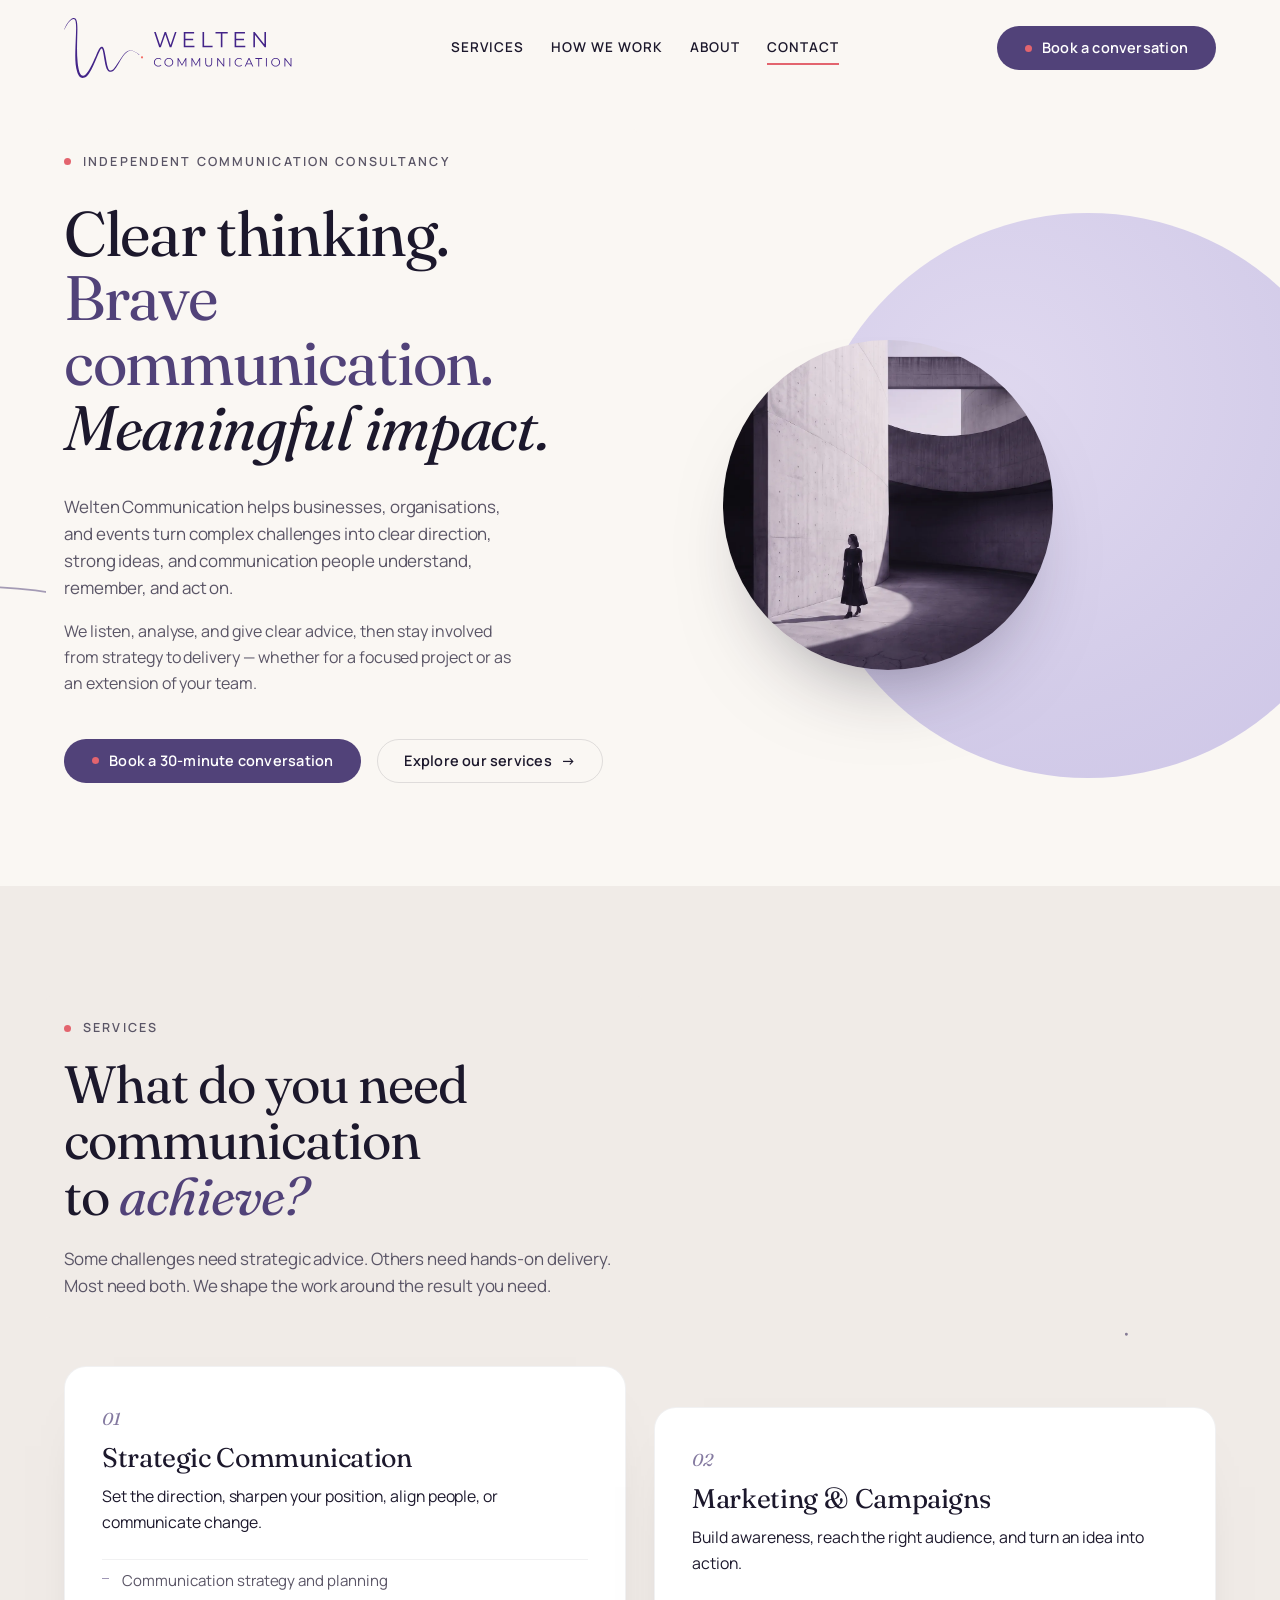
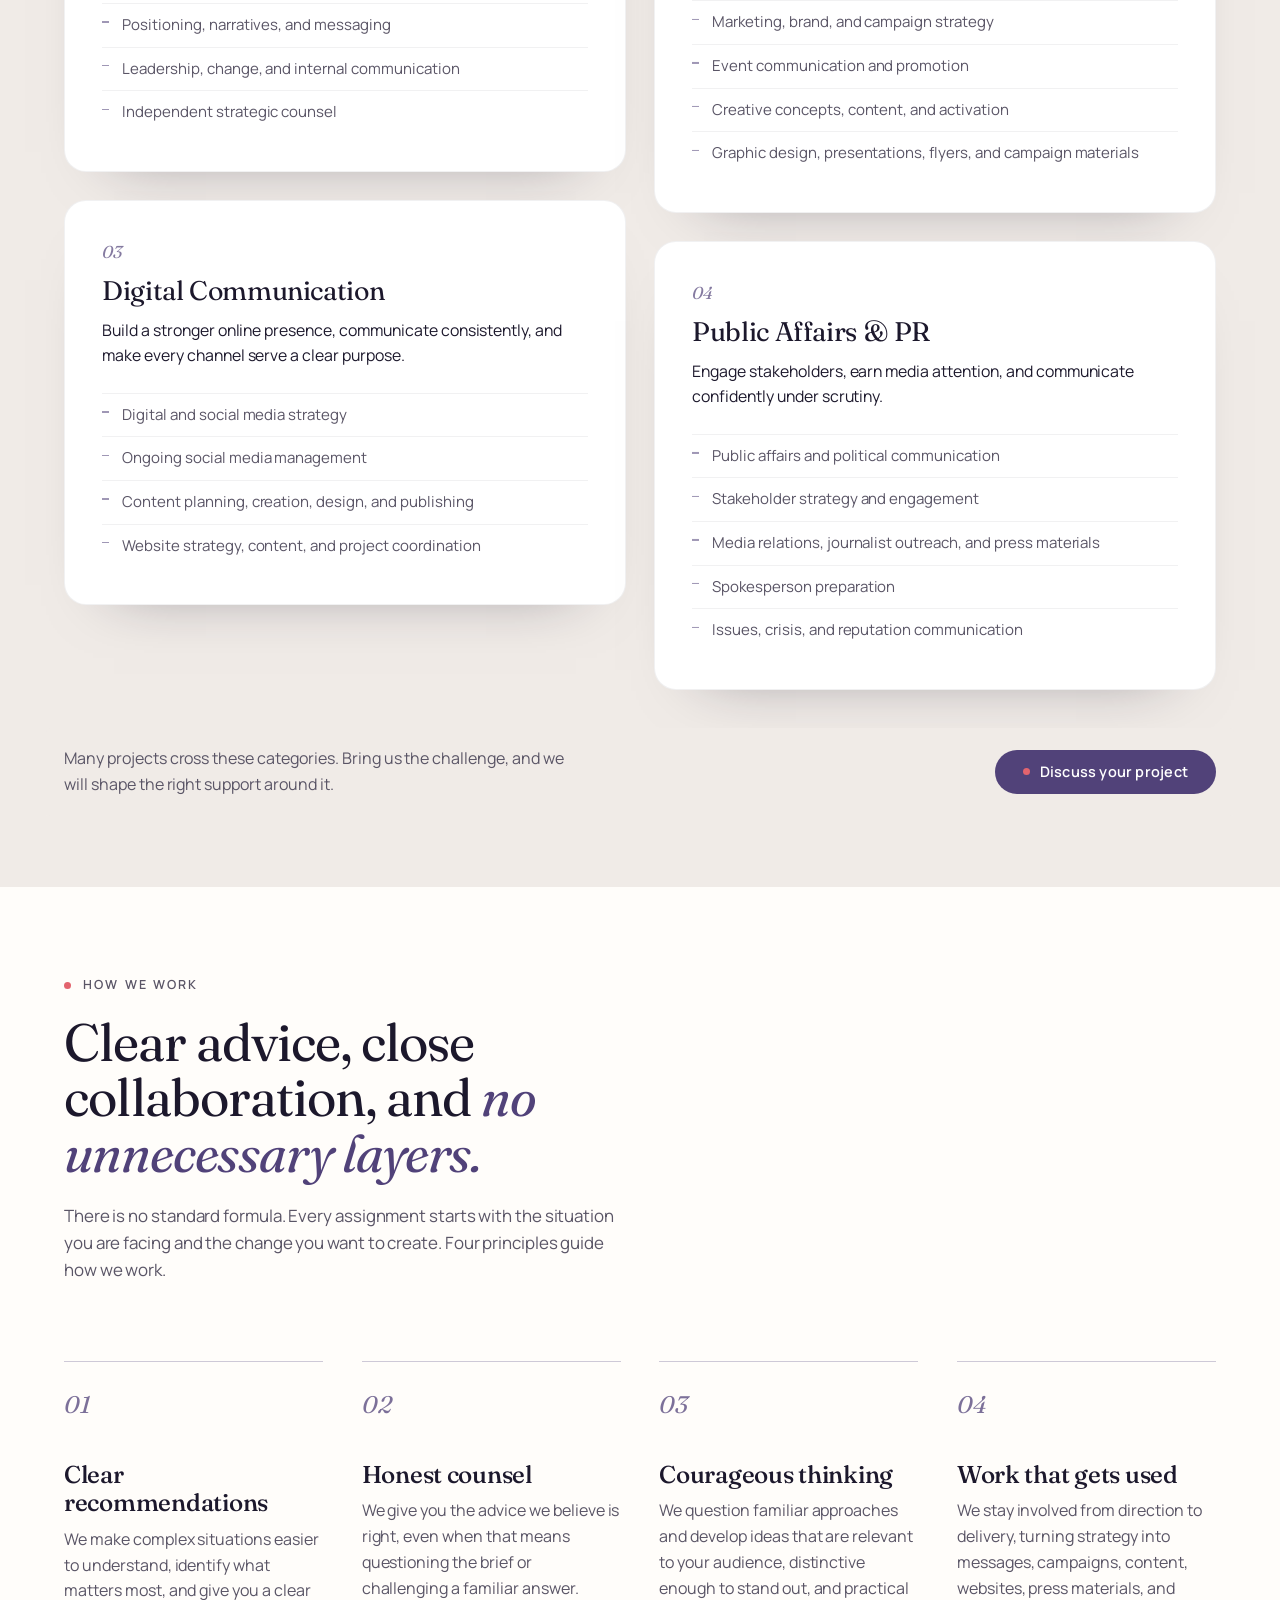
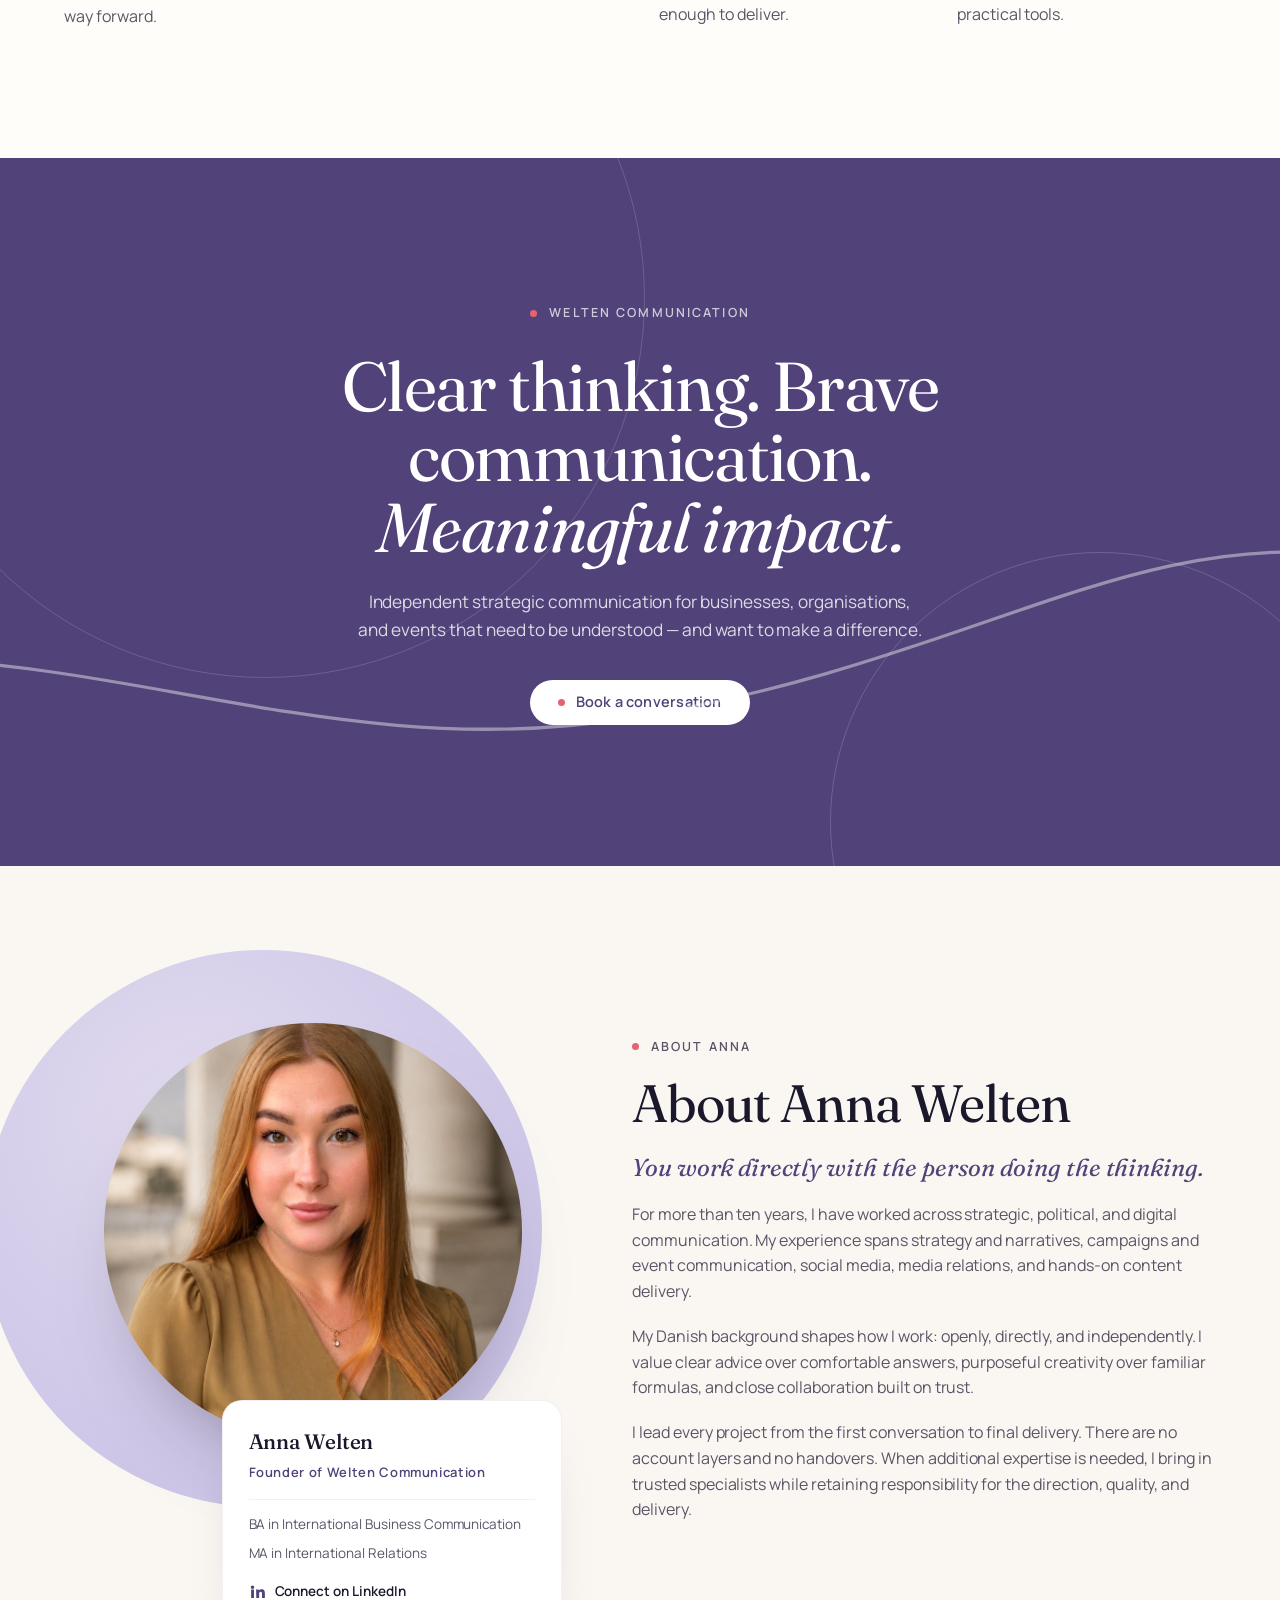
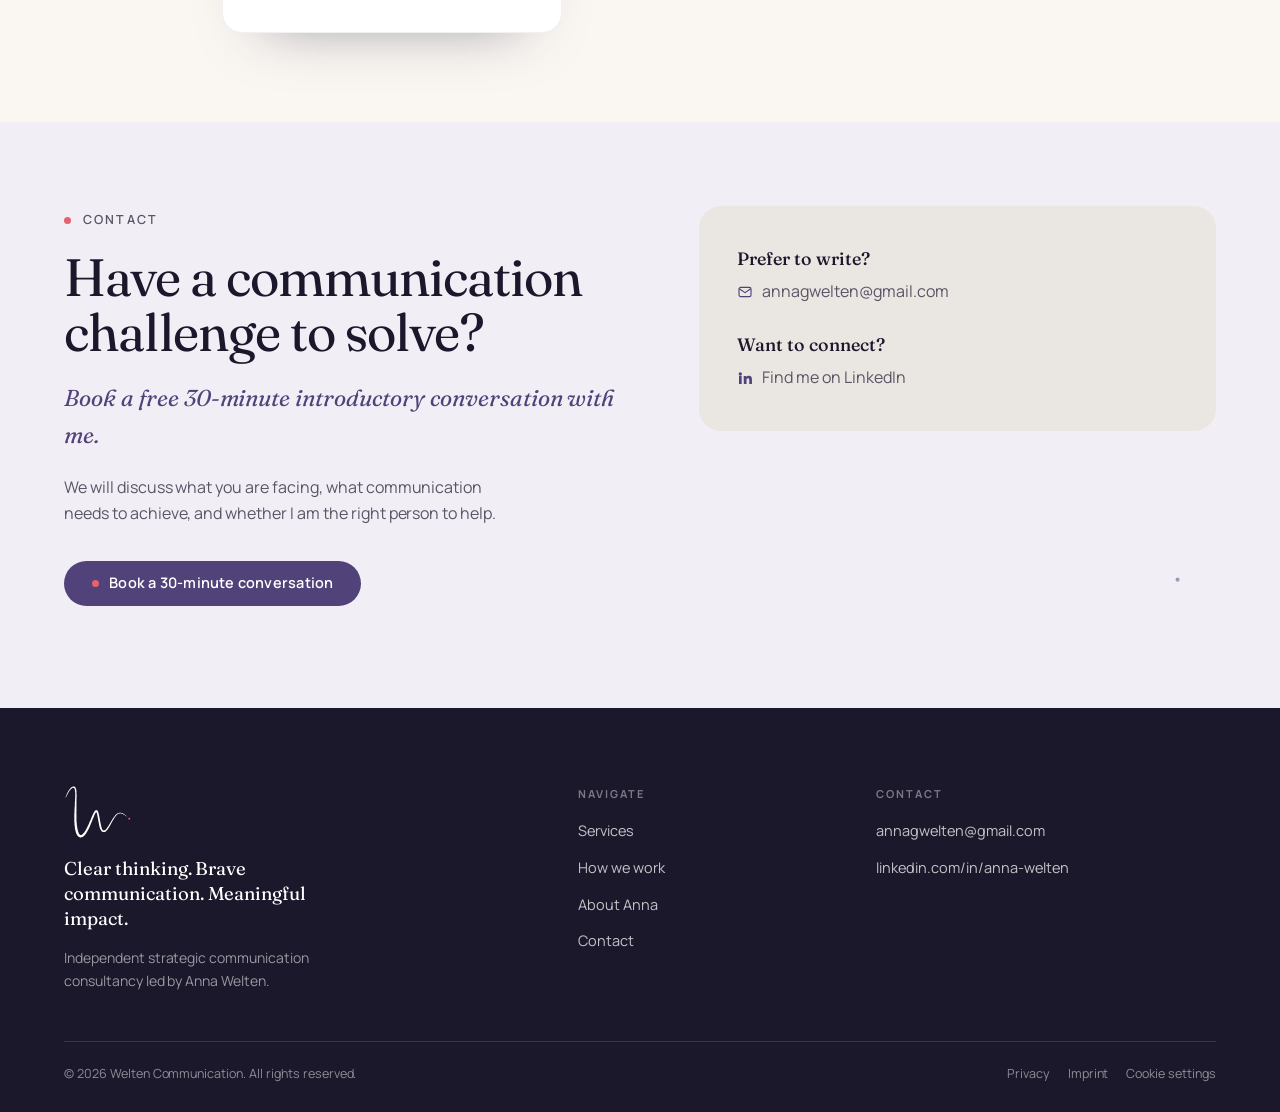
==== index.html @ b983a2a6 "Rename weltencommunicationrevised.html to index.html" ====
<!DOCTYPE html>
<html lang="en">
<head>
<meta charset="utf-8">
<meta name="viewport" content="width=device-width, initial-scale=1, viewport-fit=cover">
<title>Welten Communication — Clear thinking. Brave communication. Meaningful impact.</title>
<meta name="description" content="Independent strategic communication consultancy led by Anna Welten. We turn complex challenges into clear direction, strong ideas, and communication people understand, remember, and act on.">
<link rel="canonical" href="https://welten-communication.pages.dev/">
<meta name="theme-color" content="#FAF7F3">

<meta property="og:type" content="website">
<meta property="og:url" content="https://welten-communication.pages.dev/">
<meta property="og:site_name" content="Welten Communication">
<meta property="og:title" content="Welten Communication — Clear thinking. Brave communication. Meaningful impact.">
<meta property="og:description" content="Independent strategic communication consultancy led by Anna Welten.">
<meta property="og:image" content="https://welten-communication.pages.dev/assets/og-image.jpg">
<meta property="og:image:width" content="1200">
<meta property="og:image:height" content="630">
<meta name="twitter:card" content="summary_large_image">
<meta name="twitter:title" content="Welten Communication">
<meta name="twitter:description" content="Clear thinking. Brave communication. Meaningful impact.">
<meta name="twitter:image" content="https://welten-communication.pages.dev/assets/og-image.jpg">

<link rel="icon" href="[data-uri]" type="image/svg+xml">
<link rel="icon" href="[data-uri]" type="image/png">
<link rel="apple-touch-icon" href="[data-uri]">

<link rel="preconnect" href="https://fonts.googleapis.com">
<link rel="preconnect" href="https://fonts.gstatic.com" crossorigin>
<link href="https://fonts.googleapis.com/css2?family=Fraunces:ital,opsz,wght@0,9..144,400;0,9..144,500;0,9..144,600;1,9..144,400;1,9..144,500&family=Manrope:wght@400;500;600;700&display=swap" rel="stylesheet">

<script type="application/ld+json">
{
  "@context": "https://schema.org",
  "@type": "ProfessionalService",
  "name": "Welten Communication",
  "url": "https://welten-communication.pages.dev/",
  "logo": "https://welten-communication.pages.dev/assets/welten-logo.svg",
  "description": "Independent strategic communication consultancy led by Anna Welten.",
  "email": "annagwelten@gmail.com",
  "founder": { "@type": "Person", "name": "Anna Welten", "jobTitle": "Founder", "sameAs": "https://www.linkedin.com/in/anna-welten/" },
  "sameAs": ["https://www.linkedin.com/in/anna-welten/"]
}
</script>

<style>
/* ============================================================
   WELTEN COMMUNICATION
   Built to "Welten Communication — Brand Direction"
   Canvas Warm Linen · Field Dark Purple · Type Charcoal
   Lavender Fog secondary · Warm Greige neutral · Coral signal (~2%)
   Fraunces (display) / Manrope (information)
   ============================================================ */
:root{
  --linen:#FAF7F3;
  --purple:#514279;
  --charcoal:#1C182C;
  --lavender:#CBC3E7;
  --coral:#E3646E;
  --greige:#EAE6E1;
  --white:#FFFFFF;
  --services-bg:#F0EBE7;
  --work-bg:#FFFDFA;
  --contact-bg:#F2EEF6;

  --ink:#1C182C;
  --muted:#5A5566;
  --line-col:rgba(28,24,44,.12);
  --line-soft:rgba(28,24,44,.06);

  --display:"Fraunces","Iowan Old Style","Times New Roman",Georgia,serif;
  --sans:"Manrope",system-ui,-apple-system,"Segoe UI",Helvetica,Arial,sans-serif;

  --gutter:clamp(22px,5vw,84px);
  --max:1400px;
  --ease:cubic-bezier(.22,.61,.36,1);
}

*,*::before,*::after{box-sizing:border-box}
html{-webkit-text-size-adjust:100%;scroll-behavior:smooth}
body{
  margin:0;background:var(--linen);color:var(--ink);
  font-family:var(--sans);font-size:clamp(16px,1.02vw,17.5px);
  line-height:1.62;letter-spacing:-.002em;
  -webkit-font-smoothing:antialiased;-moz-osx-font-smoothing:grayscale;
  overflow-x:hidden;
}
img,svg{display:block;max-width:100%}
a{color:inherit;text-decoration:none}
h1,h2,h3,h4,p{margin:0}
ul{margin:0;padding:0;list-style:none}
button{font:inherit;color:inherit;background:none;border:0;cursor:pointer}
::selection{background:var(--purple);color:#fff}
:focus-visible{outline:2px solid var(--purple);outline-offset:3px;border-radius:4px}

.skip{position:absolute;left:-9999px;top:0;z-index:400;background:var(--charcoal);color:#fff;padding:12px 18px;font-size:14px;border-radius:0 0 8px 0}
.skip:focus{left:0}

.wrap{max-width:var(--max);margin:0 auto;padding:0 var(--gutter);position:relative;z-index:4}

/* ============================================================
   TYPE
   ============================================================ */
.eyebrow{
  display:inline-flex;align-items:center;gap:12px;
  font-size:12.5px;font-weight:600;letter-spacing:.17em;
  text-transform:uppercase;color:var(--muted);
}
.eyebrow::before{content:"";width:7px;height:7px;border-radius:50%;background:var(--coral);flex:0 0 auto}
.display{
  font-family:var(--display);font-weight:400;
  font-size:clamp(2.4rem,4.9vw,4.05rem);line-height:1.03;
  letter-spacing:-.021em;text-wrap:balance;
}
.h2{
  font-family:var(--display);font-weight:400;
  font-size:clamp(2rem,4.1vw,3.5rem);line-height:1.06;
  letter-spacing:-.019em;text-wrap:balance;
}
.h3{font-family:var(--display);font-weight:500;font-size:clamp(1.35rem,1.9vw,1.72rem);line-height:1.16;letter-spacing:-.011em}
.serif-italic{font-style:italic;font-weight:400}
.purple-ink{color:var(--purple)}
.lede{font-size:clamp(1.06rem,1.32vw,1.26rem);line-height:1.58;color:var(--muted);letter-spacing:-.005em}
.body-copy{color:var(--muted)}
.body-copy + .body-copy{margin-top:1.1em}

/* ============================================================
   BUTTONS
   ============================================================ */
.btn{
  display:inline-flex;align-items:center;gap:.7em;
  background:var(--purple);color:#fff;padding:15px 28px;border-radius:100px;
  font-size:14.5px;font-weight:600;letter-spacing:.015em;line-height:1;white-space:nowrap;
  transition:background-color .4s var(--ease),transform .35s var(--ease),box-shadow .4s var(--ease);
}
.header-cta{flex:0 0 auto}
.btn .dot{width:7px;height:7px;border-radius:50%;background:var(--coral);transition:transform .4s var(--ease)}
.btn:hover{background:#3f3363;transform:translateY(-2px);box-shadow:0 16px 34px -20px rgba(81,66,121,.7)}
.btn:hover .dot{transform:scale(1.55)}
.btn-ghost{
  display:inline-flex;align-items:center;gap:.6em;
  background:transparent;color:var(--ink);border:1px solid var(--line-col);
  padding:14px 26px;border-radius:100px;font-size:14.5px;font-weight:600;letter-spacing:.015em;line-height:1;white-space:nowrap;
  transition:border-color .35s var(--ease),color .35s var(--ease);
}
.btn-ghost .arw{transition:transform .4s var(--ease)}
.btn-ghost:hover{border-color:var(--purple);color:var(--purple)}
.btn-ghost:hover .arw{transform:translateX(4px)}

/* ============================================================
   THE LINE — self-contained gestures, drawn once when their
   section appears. Nothing is tied to scroll position.
   ============================================================ */
/* clip sideways only: the circle and the line are meant to run off the
   edge of the canvas, never to create a horizontal scrollbar */
#page{position:relative;overflow-x:clip}
/* One line for the whole page. It always begins far outside the left edge,
   so its starting point is never visible at any screen width. Segments draw
   in as each section arrives — no scroll-position maths involved. */
.flowline{position:absolute;top:0;left:0;width:100%;height:100%;pointer-events:none;z-index:3}
.flowline svg{width:100%;height:100%}
.flowline path{
  fill:none;stroke:var(--purple);stroke-linecap:round;
  vector-effect:non-scaling-stroke;opacity:.5;
  stroke-dasharray:1;stroke-dashoffset:1;
  transition:stroke-dashoffset .16s linear;
}
.flowline path.in{stroke-dashoffset:0}
/* a soft pulse of deeper purple glides along the drawn line — always
   behind the content layer (z-index 0), so text is never affected */
.flowline path.pulse{
  stroke:#3E3160;opacity:0;
  stroke-dasharray:.05 .95;stroke-dashoffset:1;
  transition:opacity 1.4s var(--ease);
  animation:flowpulse 15s linear infinite;
}
.flowline path.pulse.in{opacity:.6}
@keyframes flowpulse{from{stroke-dashoffset:1}to{stroke-dashoffset:-1}}
/* the journey's final coral point — positioned from the built path */
.flow-end{
  position:absolute;left:0;top:0;width:15px;height:15px;border-radius:50%;
  background:var(--coral);transform:translate(-50%,-50%) scale(.72);opacity:0;
  box-shadow:0 0 0 5px rgba(227,100,110,.12);
  transition:opacity .25s var(--ease),transform .35s var(--ease);
}
.flow-end.in{opacity:1;transform:translate(-50%,-50%) scale(1)}
/* an in-front accent: the line passes over the composition here */
.overline{position:absolute;pointer-events:none;z-index:6}
.overline path{fill:none;stroke:var(--purple);stroke-linecap:round;opacity:.4;
  stroke-dasharray:1;stroke-dashoffset:1;transition:stroke-dashoffset 2s var(--ease)}
.overline.in path{stroke-dashoffset:0}
@media (prefers-reduced-motion:reduce){
  .flowline path,.overline path{stroke-dashoffset:0 !important;transition:none}
  .flowline path.pulse{display:none}
  .flow-end{opacity:1;transform:translate(-50%,-50%) scale(1)}
}

/* ============================================================
   CORAL DOT CURSOR
   ============================================================ */
@media (pointer:fine){
  body.has-dot-cursor,body.has-dot-cursor a,body.has-dot-cursor button,
  body.has-dot-cursor input,body.has-dot-cursor textarea{cursor:none}
  .cursor-dot{
    position:fixed;top:0;left:0;width:11px;height:11px;border-radius:50%;
    background:var(--coral);pointer-events:none;z-index:999;
    transform:translate(-50%,-50%);will-change:transform;
    transition:width .28s var(--ease),height .28s var(--ease),background-color .28s var(--ease),opacity .3s var(--ease);
  }
  .cursor-dot.hot{width:34px;height:34px;background:rgba(227,100,110,.26)}
  .cursor-dot.hidden{opacity:0}
}
@media (pointer:coarse){.cursor-dot{display:none}}
@media (prefers-reduced-motion:reduce){.cursor-dot{display:none}body.has-dot-cursor,body.has-dot-cursor a{cursor:auto}}

/* ============================================================
   HEADER
   ============================================================ */
.site-header{position:fixed;top:0;left:0;right:0;z-index:100;
  transition:background-color .4s var(--ease),box-shadow .4s var(--ease)}
.site-header.scrolled{background:rgba(250,247,243,.86);backdrop-filter:blur(14px) saturate(1.1);box-shadow:0 1px 0 var(--line-soft)}
.header-inner{max-width:var(--max);margin:0 auto;padding:18px var(--gutter);
  display:flex;align-items:center;justify-content:space-between;gap:24px;transition:padding .4s var(--ease)}
.site-header.scrolled .header-inner{padding-top:12px;padding-bottom:12px}
.brand{display:flex;align-items:center;flex-shrink:0}
.brand .logo{height:60px;width:auto;transition:height .4s var(--ease)}
.site-header.scrolled .brand .logo{height:50px}
.nav{display:flex;align-items:center;gap:clamp(18px,2.1vw,34px)}
.nav a.navlink{position:relative;font-size:13.5px;font-weight:600;letter-spacing:.075em;
  text-transform:uppercase;color:var(--ink);padding:6px 0;white-space:nowrap;transition:color .3s var(--ease)}
.nav a.navlink::after{content:"";position:absolute;left:0;right:0;bottom:0;height:1.5px;background:var(--coral);
  transform:scaleX(0);transform-origin:right;transition:transform .4s var(--ease)}
.nav a.navlink:hover{color:var(--purple)}
.nav a.navlink:hover::after,.nav a.navlink[aria-current="true"]::after{transform:scaleX(1);transform-origin:left}
.header-actions{display:flex;align-items:center;gap:12px;flex:0 0 auto}
.menu-toggle{
  display:none;width:46px;height:46px;border:1px solid var(--line-col);border-radius:50%;
  align-items:center;justify-content:center;flex-direction:column;gap:5px;
  background:rgba(255,255,255,.72);transition:background-color .3s var(--ease),border-color .3s var(--ease)
}
.menu-toggle span{width:19px;height:1.5px;border-radius:2px;background:var(--charcoal);transition:transform .35s var(--ease),opacity .25s var(--ease)}
.menu-toggle[aria-expanded="true"] span:nth-child(1){transform:translateY(6.5px) rotate(45deg)}
.menu-toggle[aria-expanded="true"] span:nth-child(2){opacity:0}
.menu-toggle[aria-expanded="true"] span:nth-child(3){transform:translateY(-6.5px) rotate(-45deg)}
.mobile-menu{
  position:absolute;left:var(--gutter);right:var(--gutter);top:calc(100% + 2px);
  padding:18px;background:var(--linen);border:1px solid var(--line-soft);
  border-radius:18px;box-shadow:0 30px 70px -38px rgba(28,24,44,.6);
  opacity:0;visibility:hidden;transform:translateY(-10px);pointer-events:none;
  transition:opacity .3s var(--ease),transform .3s var(--ease),visibility .3s
}
.mobile-menu a{display:flex;align-items:center;justify-content:space-between;padding:14px 12px;border-bottom:1px solid var(--line-soft);font-family:var(--display);font-size:1.22rem}
.mobile-menu a:last-child{border-bottom:0}
.mobile-menu a::after{content:"↘";font-family:var(--sans);font-size:.85rem;color:var(--coral)}
.site-header.menu-open{background:rgba(250,247,243,.97);backdrop-filter:blur(14px)}
.site-header.menu-open .mobile-menu{opacity:1;visibility:visible;transform:none;pointer-events:auto}
/* Single-page site: no mobile menu — the header keeps a slim CTA and
   the section links live in the footer. */

/* ============================================================
   HERO — one large soft lavender field, circular image,
   the line entering from off-canvas around the body copy.
   ============================================================ */
.hero{position:relative;padding-top:clamp(116px,11.5vw,152px);padding-bottom:clamp(64px,8vw,120px);background:var(--linen)}
.hero-grid{display:grid;grid-template-columns:1.02fr .98fr;gap:clamp(32px,5vw,70px);align-items:center;position:relative;z-index:2}
.hero-copy .eyebrow{margin-bottom:clamp(20px,2.6vw,30px)}
.hero h1{margin-bottom:clamp(24px,3vw,34px)}
.hero h1 .l2{color:var(--purple)}
.hero h1 .l3{font-style:italic}
.hero-body{max-width:46ch}
.hero-copy{position:relative;background:var(--linen);box-shadow:0 0 0 18px var(--linen);border-radius:1px}
.hero-actions{display:flex;align-items:center;gap:16px;flex-wrap:wrap;margin-top:clamp(30px,3.6vw,42px)}

.hero-media{position:relative;justify-self:end;width:100%;max-width:min(54vw,680px);z-index:2}
/* the single large lavender field — sized from the image, so it scales
   correctly on any screen instead of drifting on wide monitors */
.hero-media::before{
  content:"";position:absolute;z-index:0;border-radius:50%;pointer-events:none;
  background:radial-gradient(circle at 34% 32%, #DAD2EF 0%, #CBC3E7 58%, #C3BAE4 100%);
  width:106%;aspect-ratio:1;right:-29%;top:-7%;opacity:.82;
}
.hero-figure{position:relative;width:62%;margin-top:18%;aspect-ratio:1;border-radius:50%;overflow:hidden;
  box-shadow:0 46px 90px -54px rgba(28,24,44,.6)}
.hero-figure img{width:100%;height:100%;object-fit:cover;object-position:46% 50%}
/* ============================================================
   SECTIONS — no hard blocks; content floats in one composition
   ============================================================ */
.section{position:relative;padding:clamp(78px,10vw,150px) 0}
.section-head{max-width:56ch}
.section-head .h2{margin-top:18px}
.section-head .lede{margin-top:22px}

/* ---------- SERVICES: four blocks, equal height ---------- */
.svc-head{display:block;max-width:56ch}
.svc-head .h2{margin-top:18px}
.svc-head .lede{margin-top:22px}
.svc-head,.svc-foot{position:relative;background:var(--services-bg);box-shadow:0 0 0 18px var(--services-bg);border-radius:1px}

.svc-grid{
  display:grid;grid-template-columns:repeat(2,minmax(0,1fr));
  gap:clamp(18px,2.2vw,30px);margin-top:clamp(42px,5.2vw,74px);
  align-items:start;padding-bottom:clamp(28px,3.2vw,48px);
}
.svc-card{
  display:flex;flex-direction:column;
  background:var(--white);border:1px solid var(--line-soft);border-radius:22px;
  padding:clamp(26px,2.9vw,40px);
  box-shadow:0 30px 60px -50px rgba(28,24,44,.5);
  transition:transform .45s var(--ease),box-shadow .45s var(--ease),border-color .45s var(--ease);
}
.svc-card:hover{transform:translateY(-5px);box-shadow:0 42px 74px -46px rgba(28,24,44,.55);border-color:rgba(81,66,121,.22)}
.svc-grid .svc-card:nth-child(even){transform:translateY(clamp(28px,3.2vw,48px))}
.svc-grid .svc-card:nth-child(even):hover{transform:translateY(clamp(23px,2.8vw,43px))}
.svc-card .n{
  font-family:var(--display);font-style:italic;
  font-size:clamp(1.05rem,1.35vw,1.28rem);color:var(--purple);opacity:.7;
}
.svc-card h3{
  font-family:var(--display);font-weight:400;letter-spacing:-.014em;line-height:1.1;
  font-size:clamp(1.4rem,2.1vw,1.85rem);margin:10px 0 12px;
  transition:color .4s var(--ease);
}
.svc-card:hover h3{color:var(--purple)}
.svc-lead{color:var(--ink);font-size:clamp(.99rem,1.05vw,1.04rem);margin-bottom:20px}
.svc-items{margin-top:auto;padding-top:4px}
.svc-items li{
  position:relative;padding-left:20px;
  padding-top:10px;padding-bottom:10px;border-top:1px solid var(--line-soft);
  font-size:.94rem;color:var(--muted);line-height:1.5;
}
.svc-items li::before{content:"";position:absolute;left:0;top:1.16em;width:7px;height:1.5px;background:var(--purple);opacity:.55}
.svc-foot{
  margin-top:clamp(38px,4.4vw,62px);display:flex;align-items:center;
  justify-content:space-between;gap:clamp(20px,3vw,44px);flex-wrap:wrap;
}
.svc-foot p{max-width:50ch;color:var(--muted)}

/* ---------- HOW WE WORK: floating principles, no container ---------- */
.work-grid{display:grid;grid-template-columns:repeat(4,minmax(0,1fr));
  gap:clamp(26px,3vw,48px);margin-top:clamp(48px,6vw,80px)}
.principle{position:relative;padding:24px 0 0;border-top:1px solid rgba(81,66,121,.28)}
.principle .p-n{
  display:block;font-family:var(--display);font-style:italic;
  font-size:1.5rem;color:var(--purple);opacity:.75;margin-bottom:clamp(22px,2.8vw,36px);
}
.principle h3{margin-bottom:10px}
.principle p{color:var(--muted);max-width:40ch}
/* every other principle floats down — breaks the tidy row */
.work-grid .principle:nth-child(even){transform:none}
#services{background:var(--services-bg);padding-bottom:clamp(62px,7vw,96px)}
#how-we-work{background:var(--work-bg);padding-top:clamp(56px,6.5vw,88px)}
#services,#how-we-work,#about,#contact{scroll-margin-top:92px}
#how-we-work .section-head,#how-we-work .principle{background:var(--work-bg);box-shadow:0 0 0 16px var(--work-bg)}

/* ---------- STATEMENT BAND (purple field) ---------- */
.band{position:relative;overflow:hidden;background:var(--purple);color:#fff;
  padding:clamp(90px,11vw,160px) 0;text-align:center;z-index:2}
.band .eyebrow{color:rgba(255,255,255,.72)}
.band h2{font-family:var(--display);font-weight:400;color:#fff;margin:26px auto 0;
  font-size:clamp(2.3rem,5.4vw,4.4rem);line-height:1.02;letter-spacing:-.02em;max-width:17ch}
.band h2 em{font-style:italic}
.band .band-sub{color:rgba(255,255,255,.8);max-width:52ch;margin:26px auto 0;font-size:1.08rem}
.band .band-cta{margin-top:36px;display:inline-flex}
.band .btn{background:#fff;color:var(--purple)}
.band .btn:hover{background:var(--lavender);color:var(--charcoal)}
.band-circle{position:absolute;border-radius:50%;border:1px solid rgba(255,255,255,.16);pointer-events:none}
.bc1{width:min(74vw,760px);aspect-ratio:1;top:-34%;left:-9%}
.bc2{width:min(50vw,540px);aspect-ratio:1;bottom:-32%;right:-7%;border-color:rgba(203,195,231,.24)}
.band .overline path{stroke:#fff;opacity:.42}

/* ---------- ABOUT ANNA — photo overlaps the text column ---------- */
.about{position:relative;padding:clamp(84px,11vw,160px) 0 clamp(62px,7vw,96px);background:var(--linen)}
.about-grid{display:grid;grid-template-columns:.92fr 1.08fr;gap:clamp(36px,5.5vw,84px);align-items:start}
.about-media{position:relative;z-index:2}
/* lavender circle frames the person, per the graphic language */
.about-media::before{
  content:"";position:absolute;z-index:0;border-radius:50%;
  background:radial-gradient(circle at 38% 30%, #DED7EE 0%, #CBC3E7 62%, #C1B8E2 100%);
  width:112%;aspect-ratio:1;left:-16%;top:-9%;opacity:.9;
}
.about-figure{
  position:relative;z-index:1;border-radius:50%;overflow:hidden;aspect-ratio:1;
  box-shadow:0 46px 90px -56px rgba(28,24,44,.62);
}
.about-figure img{width:100%;height:100%;object-fit:cover;object-position:50% 20%}
/* profile card floats out over the photo */
.profile-card{
  position:relative;z-index:3;background:var(--white);border:1px solid var(--line-soft);
  border-radius:20px;padding:24px 26px;box-shadow:0 30px 60px -42px rgba(28,24,44,.5);
  width:min(94%,340px);margin:-56px 0 0 auto;
}
.profile-card .pc-name{font-family:var(--display);font-size:1.3rem;font-weight:500;letter-spacing:-.01em}
.profile-card .pc-role{font-size:13px;font-weight:600;letter-spacing:.05em;color:var(--purple);margin-top:3px}
.profile-card ul{margin-top:16px;padding-top:14px;border-top:1px solid var(--line-soft);display:grid;gap:7px}
.profile-card li{font-size:13.5px;color:var(--muted)}
.profile-card .pc-li{
  margin-top:16px;display:inline-flex;align-items:center;gap:9px;
  font-size:13.5px;font-weight:600;color:var(--ink);transition:color .3s var(--ease);
}
.profile-card .pc-li svg{width:17px;height:17px;color:var(--purple)}
.profile-card .pc-li:hover{color:var(--purple)}
.about-body{padding-top:clamp(0px,2vw,26px)}
.about-body{position:relative;background:var(--linen);box-shadow:0 0 0 18px var(--linen);border-radius:1px}
.about-body .h2{margin-top:18px}
.about-body .about-sub{font-family:var(--display);font-size:clamp(1.25rem,1.9vw,1.6rem);
  font-style:italic;color:var(--purple);margin-top:20px;line-height:1.3}
.about-body .body-copy{margin-top:1.15em}

/* ---------- CONTACT — the line finishes here ---------- */
.contact{position:relative;padding:clamp(56px,6.5vw,90px) 0 clamp(70px,8vw,120px);background:var(--contact-bg)}
.contact-grid{display:grid;grid-template-columns:1.05fr .95fr;gap:clamp(36px,5vw,80px);align-items:start}
.contact h2{margin-top:18px;max-width:16ch}
.contact .contact-sub{font-family:var(--display);font-style:italic;color:var(--purple);
  font-size:clamp(1.2rem,1.8vw,1.5rem);margin-top:18px}
.contact .body-copy{margin-top:22px;max-width:46ch}
.contact-copy{position:relative;background:var(--contact-bg);box-shadow:0 0 0 18px var(--contact-bg);border-radius:1px}
.contact-actions{margin-top:34px}
.contact-side{display:grid;gap:22px;align-content:start;
  background:var(--greige);border-radius:22px;padding:clamp(26px,3vw,38px)}
.cs-block .k{font-family:var(--display);font-size:1.12rem;font-weight:500;margin-bottom:6px}
.cs-block a{display:inline-flex;align-items:center;gap:9px;color:var(--muted);
  font-size:1rem;transition:color .3s var(--ease);word-break:break-word}
.cs-block a:hover{color:var(--purple)}
.cs-block a svg{width:16px;height:16px;flex:0 0 auto;color:var(--purple)}

/* ============================================================
   FOOTER
   ============================================================ */
.site-footer{position:relative;z-index:2;background:var(--charcoal);color:rgba(255,255,255,.66);
  padding:clamp(56px,6vw,84px) 0 28px}
.foot-top{display:grid;grid-template-columns:1.5fr .8fr 1.1fr;gap:clamp(30px,4vw,62px);
  padding-bottom:clamp(32px,4vw,48px);border-bottom:1px solid rgba(255,255,255,.12)}
.foot-brand .mark{height:54px;margin-bottom:18px}
.foot-brand .f-tag{font-family:var(--display);font-size:1.16rem;color:#fff;line-height:1.34;max-width:22ch}
.foot-brand p{font-size:14px;line-height:1.7;max-width:34ch;color:rgba(255,255,255,.55);margin-top:14px}
.foot-col h3{font-size:11px;letter-spacing:.18em;text-transform:uppercase;color:rgba(255,255,255,.42);margin-bottom:15px}
.foot-col ul{display:grid;gap:11px}
.foot-col a{font-size:14.5px;color:rgba(255,255,255,.74);transition:color .3s var(--ease);word-break:break-word}
.foot-col a:hover{color:#fff}
.foot-bottom{display:flex;justify-content:space-between;align-items:center;gap:14px;flex-wrap:wrap;
  padding-top:22px;font-size:12.5px;color:rgba(255,255,255,.5)}
.foot-legal{display:flex;gap:18px;flex-wrap:wrap}
.foot-bottom a:hover{color:#fff}

/* ============================================================
   MOTION — subtle, calm
   ============================================================ */
.reveal{opacity:0;transform:translateY(24px);transition:opacity .95s var(--ease),transform .95s var(--ease)}
.reveal.in{opacity:1;transform:none}
.reveal[data-d="1"]{transition-delay:.08s}
.reveal[data-d="2"]{transition-delay:.16s}
.reveal[data-d="3"]{transition-delay:.24s}
/* keep the staggered offsets working alongside reveal */
.work-grid .principle.reveal{transform:translateY(24px)}
.work-grid .principle.reveal.in:nth-child(odd){transform:none}
.work-grid .principle.reveal.in:nth-child(even){transform:none}
.svc-grid .svc-card.reveal{transform:translateY(24px)}
.svc-grid .svc-card.reveal.in:nth-child(odd){transform:none}
.svc-grid .svc-card.reveal.in:nth-child(even){transform:translateY(clamp(28px,3.2vw,48px))}
.svc-grid .svc-card.reveal.in:nth-child(even):hover{transform:translateY(clamp(23px,2.8vw,43px))}
.float{animation:float 13s ease-in-out infinite}
@keyframes float{0%,100%{transform:translateY(0)}50%{transform:translateY(-16px)}}
@media (prefers-reduced-motion:reduce){
  .reveal{opacity:1;transform:none !important;transition:none}
  .float{animation:none}
  html{scroll-behavior:auto}
}

/* ============================================================
   RESPONSIVE
   ============================================================ */
/* very wide screens: hold the composition together instead of letting it drift */
@media(min-width:1700px){
  :root{--max:1560px}
  .hero-media{max-width:600px}
}
@media(max-width:1000px){
  .hero-grid,.about-grid,.contact-grid{grid-template-columns:1fr}
  .hero-media{justify-self:end;max-width:min(82vw,560px);margin-top:18px}
  .about-media{max-width:440px}
  .profile-card{margin-left:0}
  .work-grid{grid-template-columns:repeat(2,minmax(0,1fr))}
  .work-grid .principle:nth-child(n){transform:none !important}
  .foot-top{grid-template-columns:1fr 1fr}
  .flowline path{opacity:.26}
}
@media(max-width:820px){
  .nav{display:none}
  .menu-toggle{display:flex}
  /* single-page site: no menu — just a slim CTA beside the logo */
  .header-cta{padding:11px 18px;font-size:13px;gap:.55em}
  .header-cta .dot{width:6px;height:6px}
  .header-inner{gap:14px}
  .svc-grid{grid-template-columns:1fr}
  .svc-grid{padding-bottom:0}
  .svc-grid .svc-card:nth-child(n),.svc-grid .svc-card.reveal.in:nth-child(n),.svc-grid .svc-card:nth-child(n):hover{transform:none}
}
@media(max-width:700px){
  .brand .logo{height:46px}
  .site-header.scrolled .brand .logo{height:40px}
  .foot-top{grid-template-columns:1fr}
  .about-media::before{width:118%;left:-9%}
  .hero-media{max-width:min(92vw,440px);margin-top:36px}
  .hero-figure{width:64%;margin-top:15%}
  .hero-media::before{width:106%;right:-24%;top:-4%}
  .work-grid{grid-template-columns:1fr;gap:34px}
  /* keep the line well clear of body text on small screens */
  .flowline path{opacity:.32}
  /* slimmer, better-proportioned buttons on small screens */
  .btn{padding:12px 20px;font-size:13.5px}
  .btn-ghost{padding:11px 19px;font-size:13.5px}
}
@media(max-width:540px){
  .header-cta{display:none}
  .header-inner{gap:12px}
  .hero-copy{min-width:0}
  .hero .display{font-size:clamp(2.05rem,9.1vw,2.3rem);line-height:1.04}
  .hero-copy .eyebrow{font-size:10.5px;letter-spacing:.12em;white-space:normal}
}
@media(max-width:420px){
  .brand .logo{height:46px}
  .site-header.scrolled .brand .logo{height:40px}
  .btn{padding:11px 18px;font-size:13px}
  .btn-ghost{padding:10px 17px;font-size:13px}
}
</style>
</head>
<body>
<a class="skip" href="#main">Skip to content</a>
<div class="cursor-dot hidden" id="cursorDot" aria-hidden="true"></div>

<!-- ===================== HEADER ===================== -->
<header class="site-header" id="header">
  <div class="header-inner">
    <a class="brand" href="#top" aria-label="Welten Communication, home">
      <img class="logo" src="[data-uri]" alt="Welten Communication" width="515" height="135">
    </a>
    <nav class="nav" aria-label="Primary">
      <a class="navlink" href="#services">Services</a>
      <a class="navlink" href="#how-we-work">How we work</a>
      <a class="navlink" href="#about">About</a>
      <a class="navlink" href="#contact">Contact</a>
    </nav>
    <div class="header-actions">
      <a class="btn header-cta" href="#contact"><span class="dot"></span>Book a conversation</a>
      <button class="menu-toggle" id="menuToggle" type="button" aria-label="Open menu" aria-controls="mobileMenu" aria-expanded="false">
        <span></span><span></span><span></span>
      </button>
    </div>
  </div>
  <nav class="mobile-menu" id="mobileMenu" aria-label="Mobile navigation">
    <a href="#services">Services</a>
    <a href="#how-we-work">How we work</a>
    <a href="#about">About</a>
    <a href="#contact">Contact</a>
  </nav>
</header>

<div id="page">
  <!-- the continuous line: begins off-canvas, connects every section,
       and finishes at the coral point in Contact -->
  <div class="flowline" aria-hidden="true">
    <svg id="flowSvg" preserveAspectRatio="none"></svg>
    <span class="flow-end" id="flowEnd"></span>
  </div>

<main id="main">
<span id="top"></span>

<!-- ===================== HERO ===================== -->
<section class="hero" aria-label="Introduction" data-seg="1">
  <div class="wrap">
    <div class="hero-grid">
      <div class="hero-copy">
        <span class="eyebrow reveal">Independent communication consultancy</span>
        <h1 class="display reveal" data-d="1">
          Clear thinking.<br>
          <span class="l2">Brave communication.</span><br>
          <span class="l3">Meaningful impact.</span>
        </h1>
        <div class="hero-body">
          <p class="lede reveal" data-d="2">Welten Communication helps businesses, organisations, and events turn complex challenges into clear direction, strong ideas, and communication people understand, remember, and act on.</p>
          <p class="body-copy reveal" data-d="2" style="margin-top:1.1em">We listen, analyse, and give clear advice, then stay involved from strategy to delivery — whether for a focused project or as an extension of your team.</p>
        </div>
        <div class="hero-actions reveal" data-d="3">
          <a class="btn" href="#contact"><span class="dot"></span>Book a 30-minute conversation</a>
          <a class="btn-ghost" href="#services">Explore our services <span class="arw">→</span></a>
        </div>
      </div>

      <div class="hero-media reveal" data-d="2">
        <figure class="hero-figure">
          <img src="[data-uri]" alt="A woman walking through a sunlit concrete courtyard" width="1600" height="1019" fetchpriority="high">
        </figure>
      </div>
    </div>
  </div>
</section>

<!-- ===================== SERVICES ===================== -->
<section class="section" id="services" data-seg="2">
  <div class="wrap">
    <div class="svc-head">
      <div>
        <span class="eyebrow reveal">Services</span>
        <h2 class="h2 reveal" data-d="1">What do you need communication to <span class="serif-italic purple-ink">achieve?</span></h2>
      </div>
      <p class="lede reveal" data-d="2">Some challenges need strategic advice. Others need hands-on delivery. Most need both. We shape the work around the result you need.</p>
    </div>

    <div class="svc-grid">
      <article class="svc-card reveal">
        <span class="n">01</span>
        <h3>Strategic Communication</h3>
        <div class="svc-body">
          <p class="svc-lead">Set the direction, sharpen your position, align people, or communicate change.</p>
          <ul class="svc-items">
            <li>Communication strategy and planning</li>
            <li>Positioning, narratives, and messaging</li>
            <li>Leadership, change, and internal communication</li>
            <li>Independent strategic counsel</li>
          </ul>
        </div>
      </article>

      <article class="svc-card reveal">
        <span class="n">02</span>
        <h3>Marketing &amp; Campaigns</h3>
        <div class="svc-body">
          <p class="svc-lead">Build awareness, reach the right audience, and turn an idea into action.</p>
          <ul class="svc-items">
            <li>Marketing, brand, and campaign strategy</li>
            <li>Event communication and promotion</li>
            <li>Creative concepts, content, and activation</li>
            <li>Graphic design, presentations, flyers, and campaign materials</li>
          </ul>
        </div>
      </article>

      <article class="svc-card reveal">
        <span class="n">03</span>
        <h3>Digital Communication</h3>
        <div class="svc-body">
          <p class="svc-lead">Build a stronger online presence, communicate consistently, and make every channel serve a clear purpose.</p>
          <ul class="svc-items">
            <li>Digital and social media strategy</li>
            <li>Ongoing social media management</li>
            <li>Content planning, creation, design, and publishing</li>
            <li>Website strategy, content, and project coordination</li>
          </ul>
        </div>
      </article>

      <article class="svc-card reveal">
        <span class="n">04</span>
        <h3>Public Affairs &amp; PR</h3>
        <div class="svc-body">
          <p class="svc-lead">Engage stakeholders, earn media attention, and communicate confidently under scrutiny.</p>
          <ul class="svc-items">
            <li>Public affairs and political communication</li>
            <li>Stakeholder strategy and engagement</li>
            <li>Media relations, journalist outreach, and press materials</li>
            <li>Spokesperson preparation</li>
            <li>Issues, crisis, and reputation communication</li>
          </ul>
        </div>
      </article>
    </div>

    <div class="svc-foot">
      <p class="reveal">Many projects cross these categories. Bring us the challenge, and we will shape the right support around it.</p>
      <a class="btn reveal" data-d="1" href="#contact"><span class="dot"></span>Discuss your project</a>
    </div>
  </div>
</section>

<!-- ===================== HOW WE WORK ===================== -->
<section class="section" id="how-we-work" data-seg="3">
  <div class="wrap">
    <div class="section-head">
      <span class="eyebrow reveal">How we work</span>
      <h2 class="h2 reveal" data-d="1">Clear advice, close collaboration, and <span class="serif-italic purple-ink">no unnecessary layers.</span></h2>
      <p class="lede reveal" data-d="2">There is no standard formula. Every assignment starts with the situation you are facing and the change you want to create. Four principles guide how we work.</p>
    </div>

    <div class="work-grid">
      <div class="principle reveal">
        <span class="p-n">01</span>
        <h3 class="h3">Clear recommendations</h3>
        <p>We make complex situations easier to understand, identify what matters most, and give you a clear way forward.</p>
      </div>
      <div class="principle reveal" data-d="1">
        <span class="p-n">02</span>
        <h3 class="h3">Honest counsel</h3>
        <p>We give you the advice we believe is right, even when that means questioning the brief or challenging a familiar answer.</p>
      </div>
      <div class="principle reveal">
        <span class="p-n">03</span>
        <h3 class="h3">Courageous thinking</h3>
        <p>We question familiar approaches and develop ideas that are relevant to your audience, distinctive enough to stand out, and practical enough to deliver.</p>
      </div>
      <div class="principle reveal" data-d="1">
        <span class="p-n">04</span>
        <h3 class="h3">Work that gets used</h3>
        <p>We stay involved from direction to delivery, turning strategy into messages, campaigns, content, websites, press materials, and practical tools.</p>
      </div>
    </div>
  </div>
</section>

<!-- ===================== STATEMENT BAND ===================== -->
<section class="band" aria-label="Statement" data-seg="4">
  <span class="band-circle bc1"></span><span class="band-circle bc2"></span>
  <div class="overline in" style="inset:0" aria-hidden="true">
    <svg viewBox="0 0 1440 520" preserveAspectRatio="xMidYMid slice" style="width:100%;height:100%">
      <path pathLength="1" stroke-width="2.4" d="M -40 400 C 250 305, 440 455, 710 412 C 960 372, 1075 272, 1245 292 C 1345 303, 1400 276, 1436 244"/>
      <circle cx="1438" cy="240" r="5.5" fill="#E3646E" stroke="none"/>
    </svg>
  </div>
  <div class="wrap">
    <span class="eyebrow reveal">Welten Communication</span>
    <h2 class="reveal" data-d="1">Clear thinking. Brave communication. <em>Meaningful impact.</em></h2>
    <p class="band-sub reveal" data-d="2">Independent strategic communication for businesses, organisations, and events that need to be understood — and want to make a difference.</p>
    <div class="band-cta reveal" data-d="2"><a class="btn" href="#contact"><span class="dot"></span>Book a conversation</a></div>
  </div>
</section>

<!-- ===================== ABOUT ANNA ===================== -->
<section class="about" id="about" data-seg="5">
  <div class="wrap">
    <div class="about-grid">
      <div class="about-media reveal">
        <figure class="about-figure">
          <img src="[data-uri]" alt="Anna Welten, founder of Welten Communication" width="900" height="1200" loading="lazy">
        </figure>
        <div class="profile-card">
          <div class="pc-name">Anna Welten</div>
          <div class="pc-role">Founder of Welten Communication</div>
          <ul>
            <li>BA in International Business Communication</li>
            <li>MA in International Relations</li>
          </ul>
          <a class="pc-li" href="https://www.linkedin.com/in/anna-welten/" target="_blank" rel="noopener noreferrer">
            <svg viewBox="0 0 24 24" fill="currentColor" aria-hidden="true"><path d="M4.98 3.5a2.5 2.5 0 1 1 0 5 2.5 2.5 0 0 1 0-5zM3 9h4v12H3zM10 9h3.8v1.7h.05c.53-.95 1.83-1.95 3.77-1.95 4.03 0 4.78 2.5 4.78 5.75V21h-4v-5.6c0-1.34-.02-3.06-1.9-3.06-1.9 0-2.2 1.45-2.2 2.96V21h-4z"/></svg>
            Connect on LinkedIn
          </a>
        </div>
      </div>

      <div class="about-body">
        <span class="eyebrow reveal">About Anna</span>
        <h2 class="h2 reveal" data-d="1">About Anna Welten</h2>
        <p class="about-sub reveal" data-d="1">You work directly with the person doing the thinking.</p>
        <p class="body-copy reveal" data-d="2">For more than ten years, I have worked across strategic, political, and digital communication. My experience spans strategy and narratives, campaigns and event communication, social media, media relations, and hands-on content delivery.</p>
        <p class="body-copy reveal" data-d="2">My Danish background shapes how I work: openly, directly, and independently. I value clear advice over comfortable answers, purposeful creativity over familiar formulas, and close collaboration built on trust.</p>
        <p class="body-copy reveal" data-d="2">I lead every project from the first conversation to final delivery. There are no account layers and no handovers. When additional expertise is needed, I bring in trusted specialists while retaining responsibility for the direction, quality, and delivery.</p>
      </div>
    </div>
  </div>
</section>

<!-- ===================== CONTACT ===================== -->
<section class="contact" id="contact" data-seg="6">
  <div class="wrap">
    <div class="contact-grid">
      <div class="contact-copy">
        <span class="eyebrow reveal">Contact</span>
        <h2 class="h2 reveal" data-d="1">Have a communication challenge to solve?</h2>
        <p class="contact-sub reveal" data-d="1">Book a free 30-minute introductory conversation with me.</p>
        <p class="body-copy reveal" data-d="2">We will discuss what you are facing, what communication needs to achieve, and whether I am the right person to help.</p>
        <div class="contact-actions reveal" data-d="2">
          <a class="btn" href="mailto:annagwelten@gmail.com?subject=Booking%20a%2030-minute%20conversation"><span class="dot"></span>Book a 30-minute conversation</a>
        </div>
      </div>

      <div class="contact-side reveal" data-d="1">
        <div class="cs-block">
          <div class="k">Prefer to write?</div>
          <a href="mailto:annagwelten@gmail.com">
            <svg viewBox="0 0 24 24" fill="none" stroke="currentColor" stroke-width="1.7" aria-hidden="true"><rect x="3" y="5" width="18" height="14" rx="2.5"/><path d="m3.5 7 8.5 6 8.5-6"/></svg>
            annagwelten@gmail.com
          </a>
        </div>
        <div class="cs-block">
          <div class="k">Want to connect?</div>
          <a href="https://www.linkedin.com/in/anna-welten/" target="_blank" rel="noopener noreferrer">
            <svg viewBox="0 0 24 24" fill="currentColor" aria-hidden="true"><path d="M4.98 3.5a2.5 2.5 0 1 1 0 5 2.5 2.5 0 0 1 0-5zM3 9h4v12H3zM10 9h3.8v1.7h.05c.53-.95 1.83-1.95 3.77-1.95 4.03 0 4.78 2.5 4.78 5.75V21h-4v-5.6c0-1.34-.02-3.06-1.9-3.06-1.9 0-2.2 1.45-2.2 2.96V21h-4z"/></svg>
            Find me on LinkedIn
          </a>
        </div>
      </div>
    </div>
  </div>
</section>
</main>

<!-- ===================== FOOTER ===================== -->
<footer class="site-footer">
  <div class="wrap">
    <div class="foot-top">
      <div class="foot-brand">
        <img class="mark" src="[data-uri]" alt="Welten Communication" width="68" height="54" loading="lazy">
        <p class="f-tag">Clear thinking. Brave communication. Meaningful impact.</p>
        <p>Independent strategic communication consultancy led by Anna Welten.</p>
      </div>
      <div class="foot-col">
        <h3>Navigate</h3>
        <ul>
          <li><a href="#services">Services</a></li>
          <li><a href="#how-we-work">How we work</a></li>
          <li><a href="#about">About Anna</a></li>
          <li><a href="#contact">Contact</a></li>
        </ul>
      </div>
      <div class="foot-col">
        <h3>Contact</h3>
        <ul>
          <li><a href="mailto:annagwelten@gmail.com">annagwelten@gmail.com</a></li>
          <li><a href="https://www.linkedin.com/in/anna-welten/" target="_blank" rel="noopener noreferrer">linkedin.com/in/anna-welten</a></li>
        </ul>
      </div>
    </div>
    <div class="foot-bottom">
      <span>&copy; <span id="year">2026</span> Welten Communication. All rights reserved.</span>
      <span class="foot-legal">
        <a href="#privacy">Privacy</a>
        <a href="#imprint">Imprint</a>
        <a href="#cookies">Cookie settings</a>
      </span>
    </div>
  </div>
</footer>
</div><!-- /#page -->

<script>
(function(){
  var reduce = window.matchMedia('(prefers-reduced-motion:reduce)').matches;

  /* header state */
  var header=document.getElementById('header');
  var onScrollHeader=function(){ header.classList.toggle('scrolled', window.scrollY>10); };
  onScrollHeader(); window.addEventListener('scroll',onScrollHeader,{passive:true});

  /* mobile menu */
  var menuToggle=document.getElementById('menuToggle');
  var mobileMenu=document.getElementById('mobileMenu');
  function closeMenu(){
    if(!menuToggle) return;
    menuToggle.setAttribute('aria-expanded','false');
    menuToggle.setAttribute('aria-label','Open menu');
    header.classList.remove('menu-open');
  }
  if(menuToggle && mobileMenu){
    menuToggle.addEventListener('click',function(){
      var open=menuToggle.getAttribute('aria-expanded')==='true';
      menuToggle.setAttribute('aria-expanded',String(!open));
      menuToggle.setAttribute('aria-label',open?'Open menu':'Close menu');
      header.classList.toggle('menu-open',!open);
    });
    mobileMenu.addEventListener('click',function(e){ if(e.target.closest('a')) closeMenu(); });
    document.addEventListener('keydown',function(e){ if(e.key==='Escape') closeMenu(); });
    window.addEventListener('resize',function(){ if(window.innerWidth>820) closeMenu(); });
  }

  document.getElementById('year').textContent=new Date().getFullYear();

  /* reveal */
  var io=new IntersectionObserver(function(entries){
    entries.forEach(function(e){ if(e.isIntersecting){ e.target.classList.add('in'); io.unobserve(e.target); } });
  },{threshold:.12,rootMargin:'0px 0px -7% 0px'});
  document.querySelectorAll('.reveal, .overline').forEach(function(el){ io.observe(el); });

  /* ============================================================
     THE CONTINUOUS LINE
     The path is built from the real position of each section, so it
     adapts to any screen instead of drifting. It always starts far
     outside the left edge, and finishes on the coral point in Contact.
     ============================================================ */
  var page=document.getElementById('page');
  var svg=document.getElementById('flowSvg');
  var flowEnd=document.getElementById('flowEnd');
  var segs=[], pulses=[], lineRaf=0;

  function box(el){
    var r=el.getBoundingClientRect();
    return {top:r.top+window.scrollY,height:r.height,bottom:r.top+window.scrollY+r.height};
  }

  function desktopPaths(W){
    var secs=[].slice.call(document.querySelectorAll('[data-seg]'));
    var xs=[-0.18,0.16,0.88,0.08,0.72,0.18,0.92];
    var pts=[];
    secs.forEach(function(sec,i){
      var b=box(sec), y;
      if(i===0) y=b.top+b.height*.73;
      else if(i===1) y=b.top+b.height*.28;
      else if(i===2) y=b.top+b.height*.56;
      else if(i===3) y=b.top+b.height*.54;
      else if(i===4) y=b.top+b.height*.38;
      else y=b.top+b.height*.78;
      pts.push({x:W*xs[i+1],y:y});
    });
    pts.unshift({x:W*xs[0],y:pts[0].y-26});
    var defs=[];
    for(var i=0;i<pts.length-1;i++){
      var p0=pts[i-1]||pts[i],p1=pts[i],p2=pts[i+1],p3=pts[i+2]||p2;
      var c1x=p1.x+(p2.x-p0.x)/6,c1y=p1.y+(p2.y-p0.y)/6;
      var c2x=p2.x-(p3.x-p1.x)/6,c2y=p2.y-(p3.y-p1.y)/6;
      defs.push('M '+p1.x.toFixed(1)+' '+p1.y.toFixed(1)+' C '+c1x.toFixed(1)+' '+c1y.toFixed(1)+', '+c2x.toFixed(1)+' '+c2y.toFixed(1)+', '+p2.x.toFixed(1)+' '+p2.y.toFixed(1));
    }
    return defs;
  }

  function mobilePaths(W){
    var hero=box(document.querySelector('.hero'));
    var services=box(document.getElementById('services'));
    var work=box(document.getElementById('how-we-work'));
    var about=box(document.getElementById('about'));
    var contact=box(document.getElementById('contact'));
    return [
      'M '+(W+28)+' '+(hero.top+hero.height*.38)+' C '+(W-52)+' '+(hero.top+hero.height*.48)+', '+(W-16)+' '+(hero.top+hero.height*.72)+', '+(W-22)+' '+(hero.bottom-28),
      'M '+(W-18)+' '+(services.top+70)+' C '+(W-42)+' '+(services.top+services.height*.34)+', '+(W-10)+' '+(services.top+services.height*.67)+', '+(W-22)+' '+(services.bottom-58),
      'M 18 '+(work.top+64)+' C 42 '+(work.top+work.height*.3)+', 8 '+(work.top+work.height*.7)+', 22 '+(work.bottom-54),
      'M 18 '+(about.top+36)+' C 58 '+(about.top+about.height*.2)+', 8 '+(about.top+about.height*.48)+', 20 '+(about.top+about.height*.66),
      'M '+(W-18)+' '+(contact.top+42)+' C '+(W-48)+' '+(contact.top+contact.height*.32)+', '+(W-8)+' '+(contact.top+contact.height*.7)+', '+(W-24)+' '+(contact.bottom-44)
    ];
  }

  function updateLine(){
    lineRaf=0;
    if(!segs.length) return;
    var tipY=window.scrollY+window.innerHeight*.78;
    var active=null, activeProgress=0;
    segs.forEach(function(path,i){
      var len=path.getTotalLength();
      var a=path.getPointAtLength(0), z=path.getPointAtLength(len);
      var from=Math.min(a.y,z.y)-window.innerHeight*.12;
      var to=Math.max(a.y,z.y)+window.innerHeight*.1;
      var progress=reduce?1:Math.max(0,Math.min(1,(tipY-from)/Math.max(1,to-from)));
      path.style.strokeDashoffset=(1-progress).toFixed(4);
      if(pulses[i]) pulses[i].classList.toggle('in',progress>.08);
      if(progress>0){ active=path; activeProgress=progress; }
    });
    if(active && flowEnd){
      var length=active.getTotalLength();
      var point=active.getPointAtLength(length*activeProgress);
      flowEnd.style.left=point.x+'px';
      flowEnd.style.top=point.y+'px';
      flowEnd.classList.add('in');
    }
  }

  function requestLineUpdate(){
    if(!lineRaf) lineRaf=requestAnimationFrame(updateLine);
  }

  function buildLine(){
    if(!svg||!page) return;
    var W=page.offsetWidth,H=page.offsetHeight;
    if(!W||!H) return;
    svg.setAttribute('viewBox','0 0 '+W+' '+H);
    var defs=window.innerWidth<=700?mobilePaths(W):desktopPaths(W);
    var frag=document.createDocumentFragment();
    segs=[];pulses=[];
    defs.forEach(function(d,i){
      var w=(window.innerWidth<=700?1.9:1.8+i*.45).toFixed(2);
      var path=document.createElementNS('http://www.w3.org/2000/svg','path');
      path.setAttribute('d',d);path.setAttribute('pathLength','1');path.setAttribute('stroke-width',w);
      frag.appendChild(path);segs.push(path);
      if(!reduce){
        var pulse=document.createElementNS('http://www.w3.org/2000/svg','path');
        pulse.setAttribute('d',d);pulse.setAttribute('pathLength','1');pulse.setAttribute('stroke-width',(+w+.7).toFixed(2));
        pulse.setAttribute('class','pulse');pulse.style.animationDelay=(i*2.1)+'s';
        frag.appendChild(pulse);pulses.push(pulse);
      }
    });
    svg.textContent='';svg.appendChild(frag);updateLine();
  }

  if(svg && page){
    buildLine();
    window.addEventListener('scroll',requestLineUpdate,{passive:true});
    var rt;
    var rebuild=function(){clearTimeout(rt);rt=setTimeout(buildLine,160);};
    window.addEventListener('resize',rebuild);
    if(document.fonts&&document.fonts.ready) document.fonts.ready.then(rebuild);
    window.addEventListener('load',rebuild);
  }

  /* section-aware nav */
  var links=[].slice.call(document.querySelectorAll('.navlink')), map={};
  links.forEach(function(a){ var id=a.getAttribute('href').slice(1), s=document.getElementById(id); if(s) map[id]=a; });
  var so=new IntersectionObserver(function(entries){
    entries.forEach(function(e){
      if(e.isIntersecting){
        links.forEach(function(a){ a.removeAttribute('aria-current'); });
        if(map[e.target.id]) map[e.target.id].setAttribute('aria-current','true');
      }
    });
  },{rootMargin:'-45% 0px -50% 0px'});
  ['services','how-we-work','about','contact'].forEach(function(id){
    var s=document.getElementById(id); if(s) so.observe(s);
  });

  /* ---- coral dot cursor ---- */
  var dot=document.getElementById('cursorDot');
  var fine=window.matchMedia('(pointer:fine)').matches;
  if(dot && fine && !reduce){
    document.body.classList.add('has-dot-cursor');
    var x=0,y=0,rafId=null;
    var move=function(){ rafId=null; dot.style.transform='translate('+x+'px,'+y+'px) translate(-50%,-50%)'; };
    document.addEventListener('mousemove',function(e){
      x=e.clientX; y=e.clientY;
      dot.classList.remove('hidden');
      if(!rafId) rafId=requestAnimationFrame(move);
    },{passive:true});
    document.addEventListener('mouseleave',function(){ dot.classList.add('hidden'); });
    document.addEventListener('mouseenter',function(){ dot.classList.remove('hidden'); });
    var hot='a,button,input,textarea,select,[role="button"]';
    document.addEventListener('mouseover',function(e){
      if(e.target.closest(hot)) dot.classList.add('hot');
    });
    document.addEventListener('mouseout',function(e){
      if(e.target.closest(hot)) dot.classList.remove('hot');
    });
  }

})();
</script>
</body>
</html>
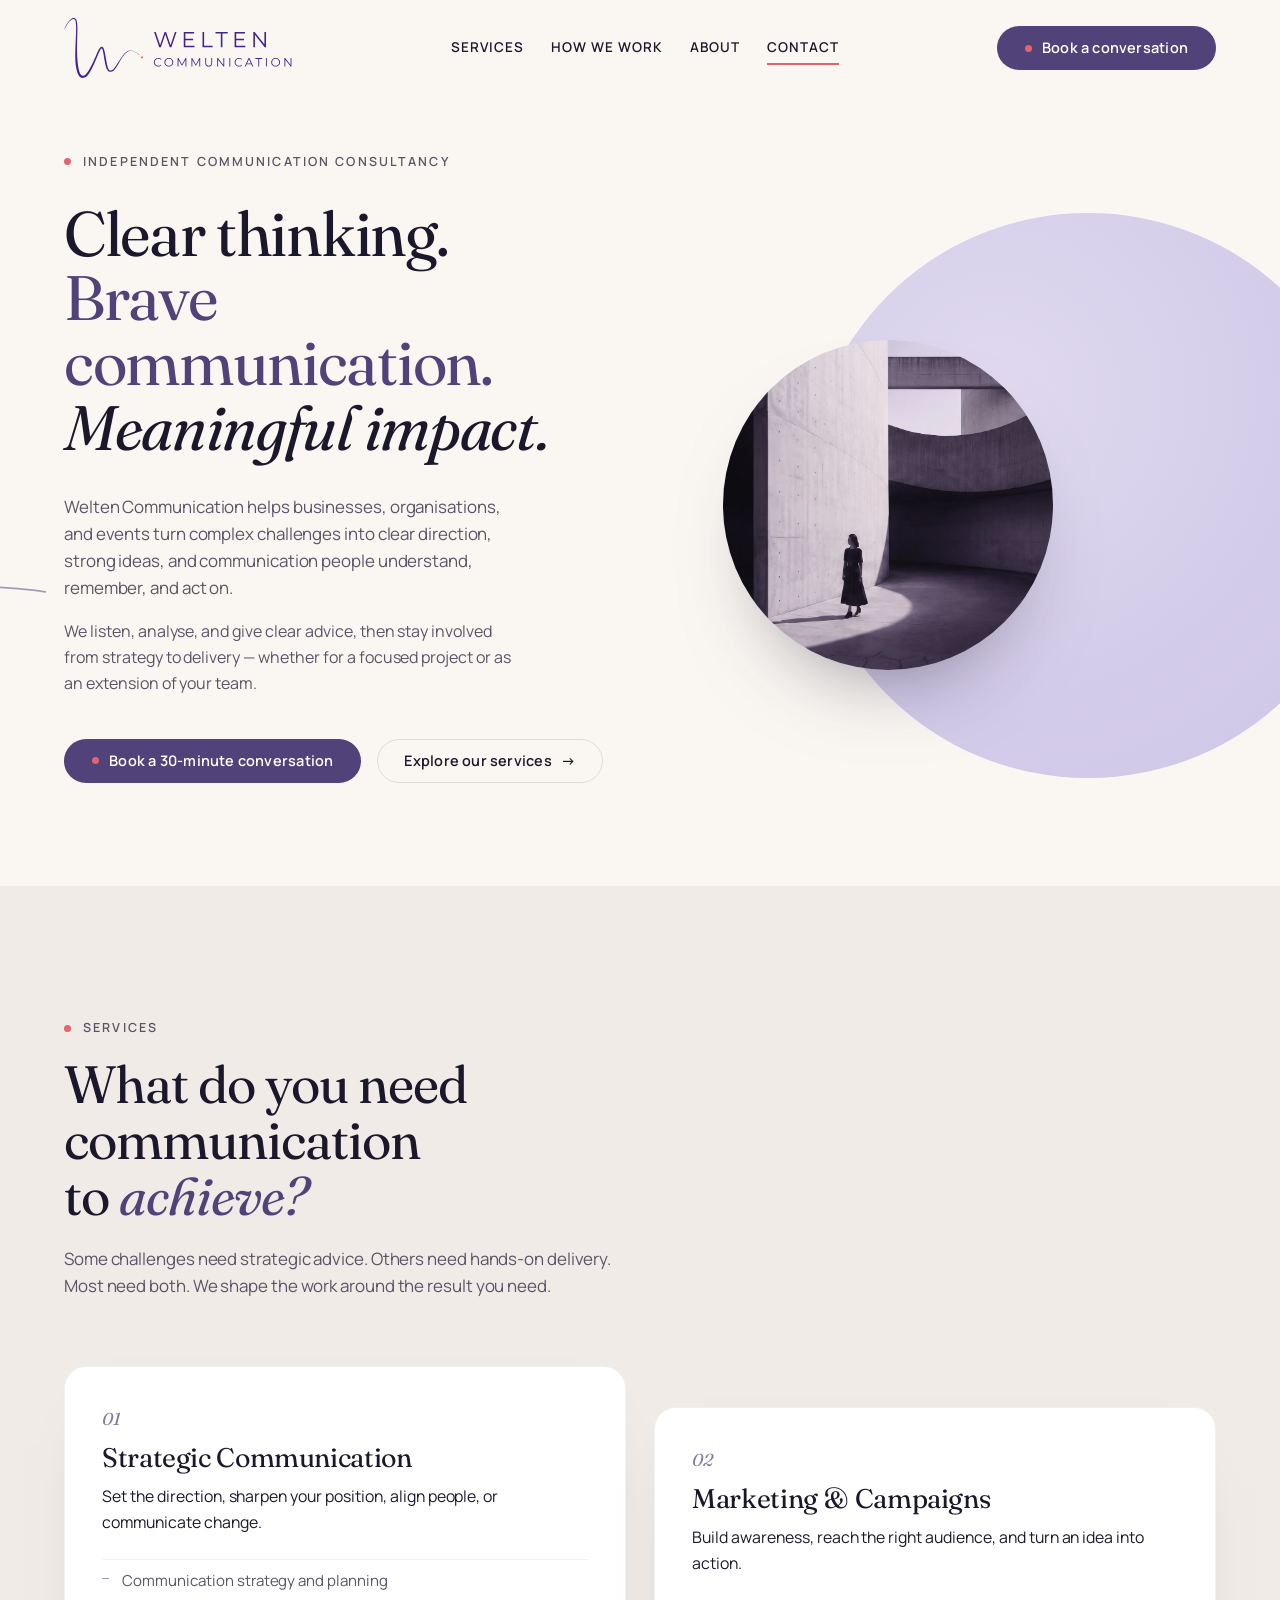
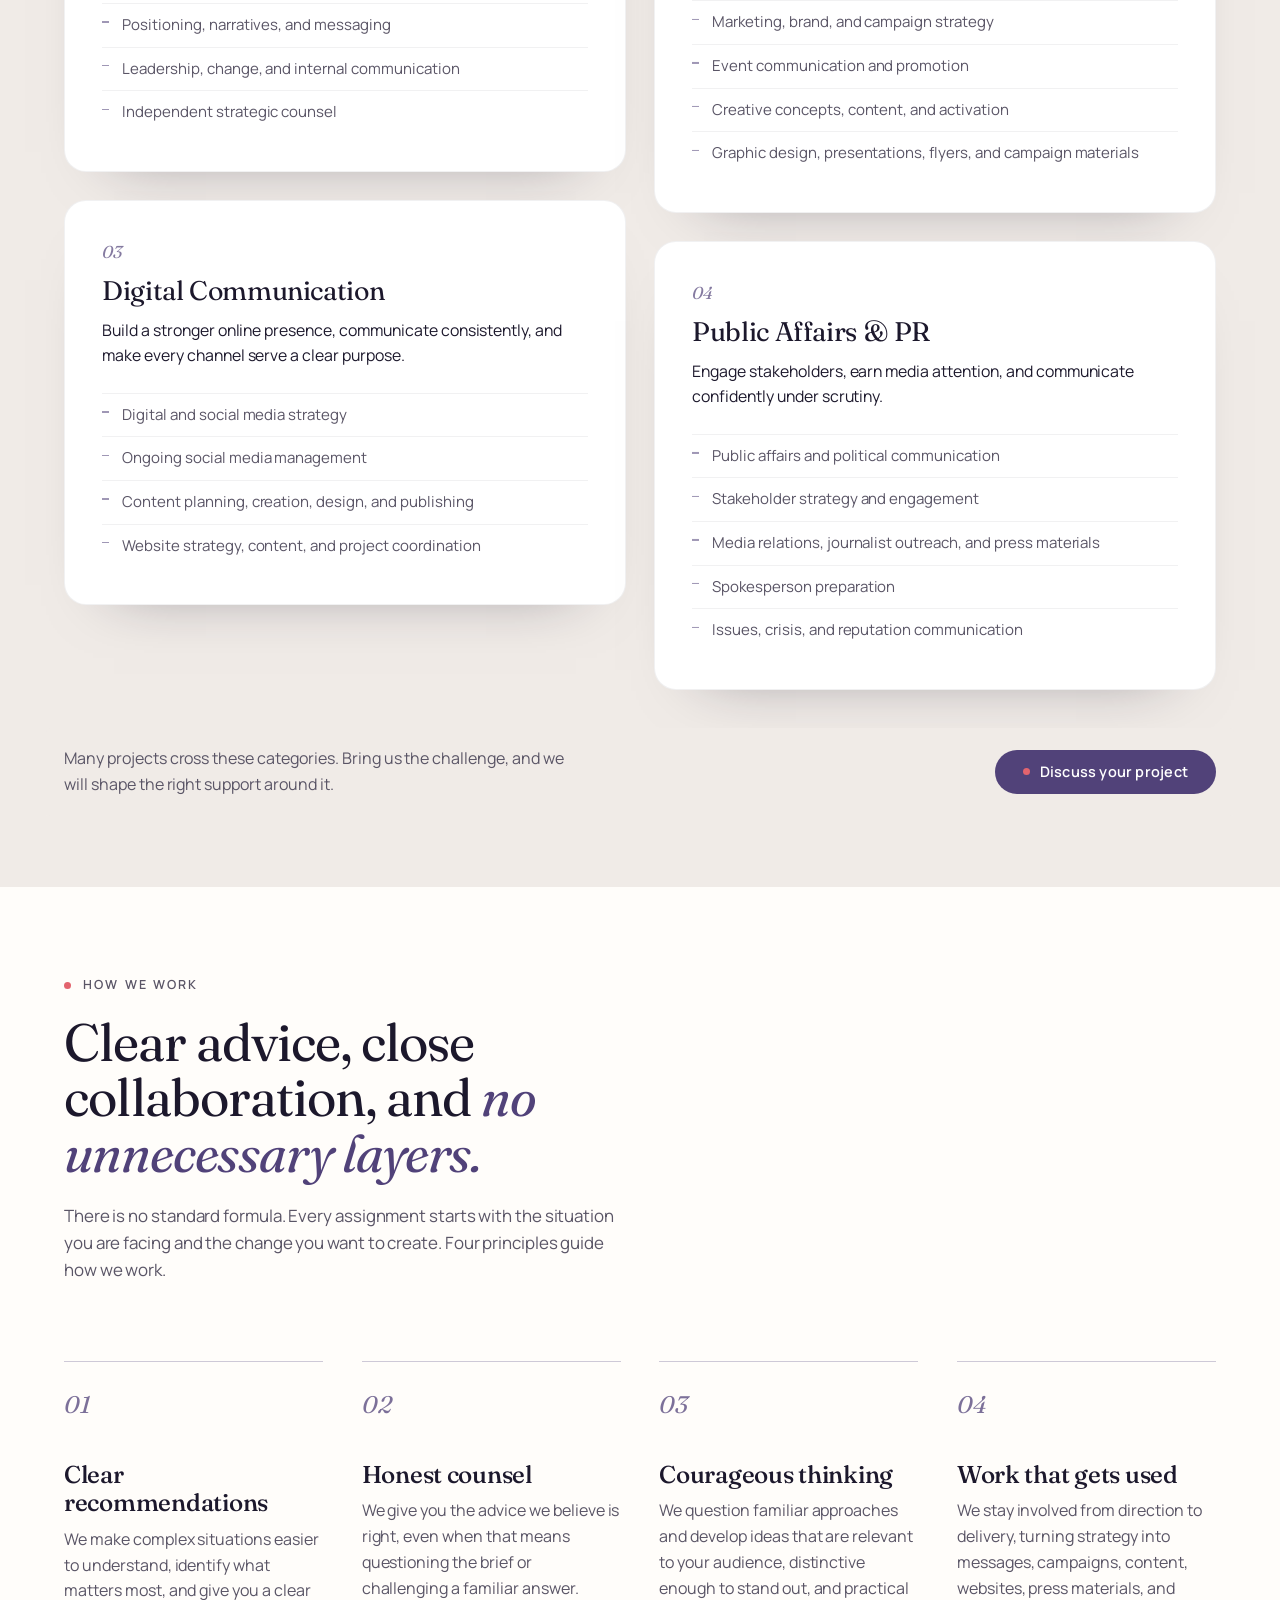
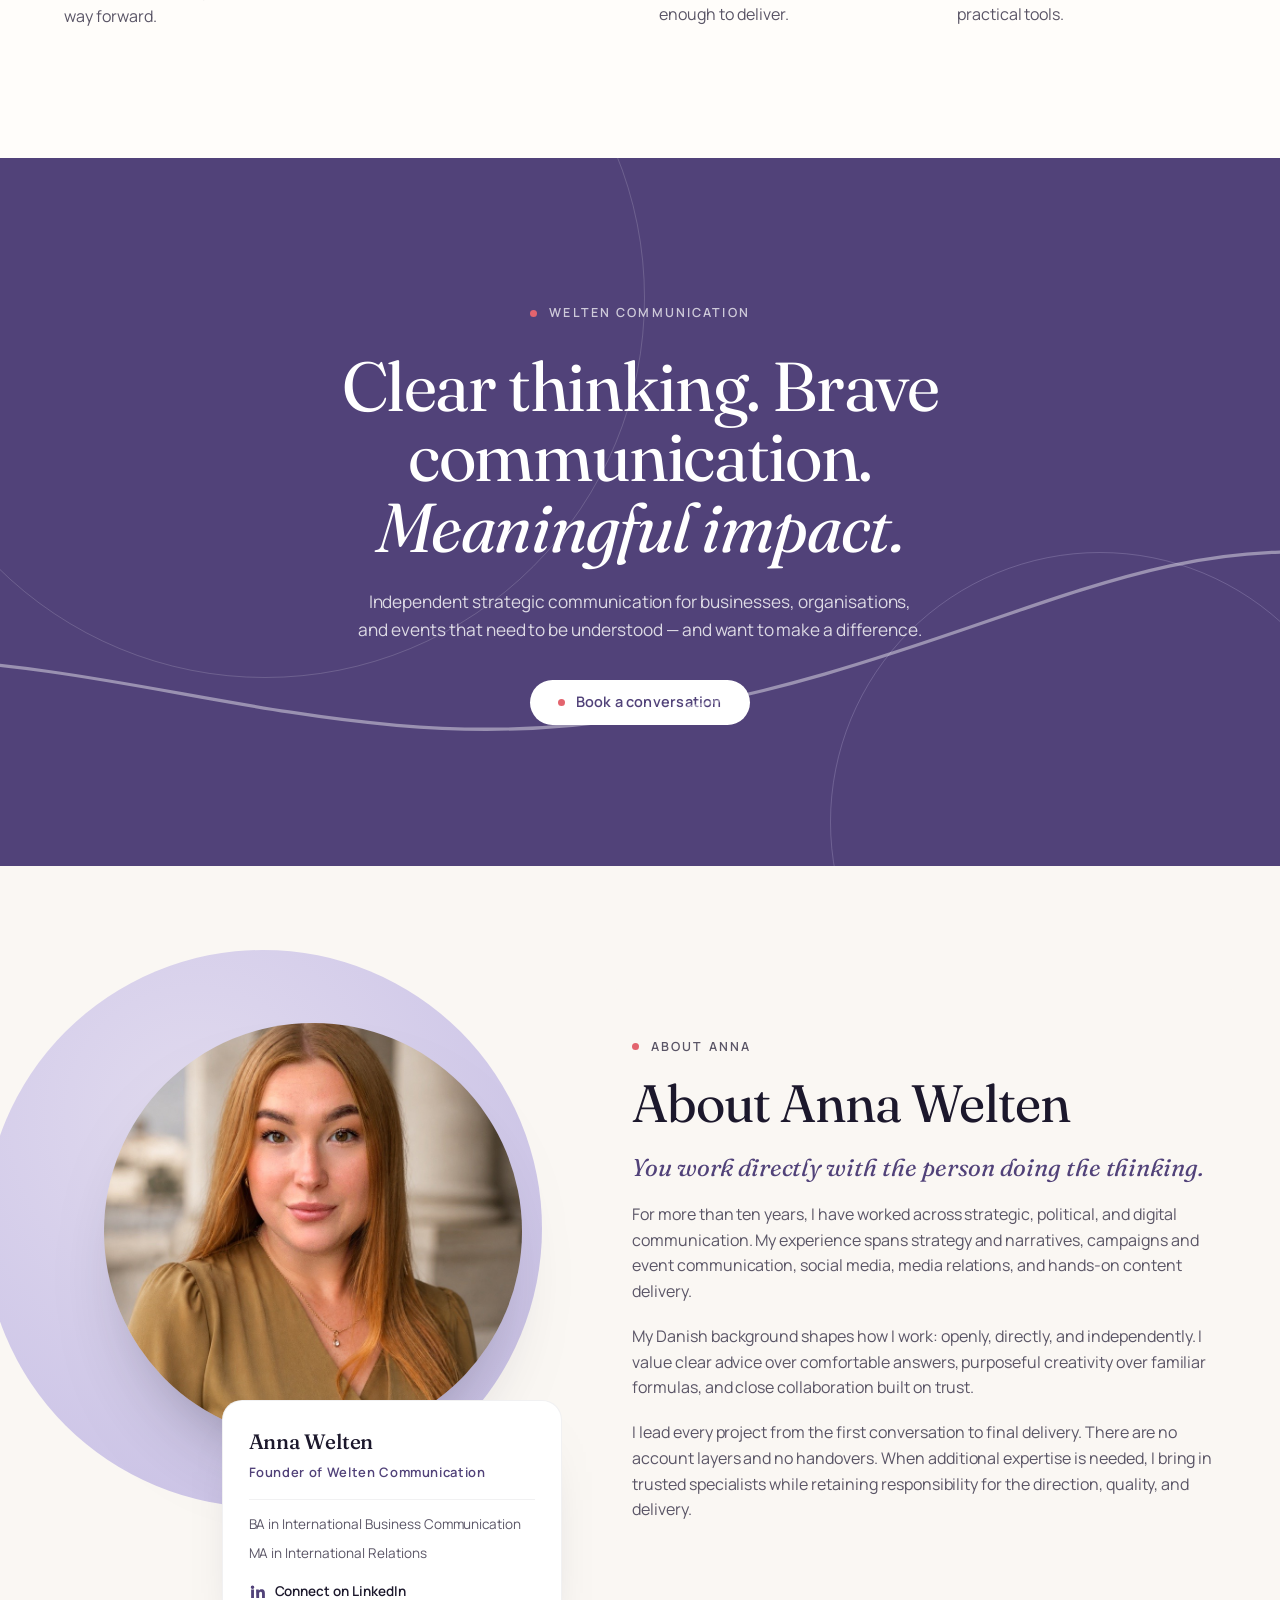
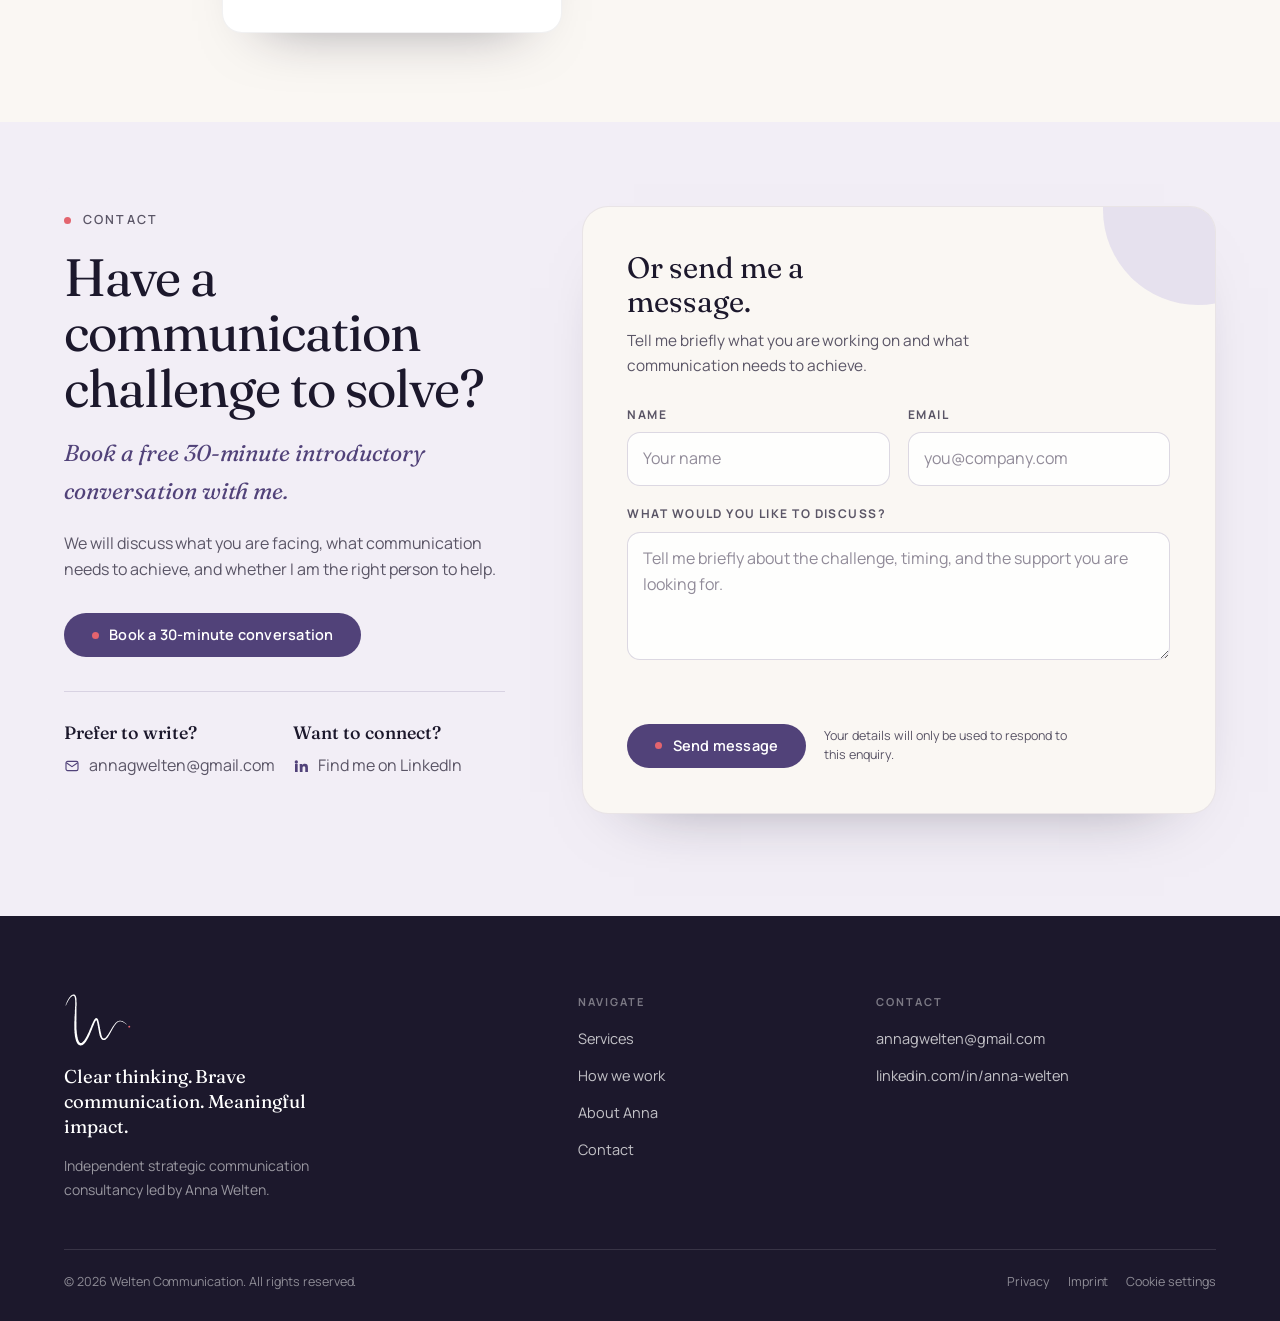
==== commit a0c96b80: "Rename weltencommunicationcontactform.html to index.html" ====
--- a/index.html
+++ b/index.html
@@ -408,15 +408,14 @@
 
 /* ---------- CONTACT — the line finishes here ---------- */
 .contact{position:relative;padding:clamp(56px,6.5vw,90px) 0 clamp(70px,8vw,120px);background:var(--contact-bg)}
-.contact-grid{display:grid;grid-template-columns:1.05fr .95fr;gap:clamp(36px,5vw,80px);align-items:start}
+.contact-grid{display:grid;grid-template-columns:.82fr 1.18fr;gap:clamp(40px,6vw,92px);align-items:start}
 .contact h2{margin-top:18px;max-width:16ch}
 .contact .contact-sub{font-family:var(--display);font-style:italic;color:var(--purple);
   font-size:clamp(1.2rem,1.8vw,1.5rem);margin-top:18px}
 .contact .body-copy{margin-top:22px;max-width:46ch}
 .contact-copy{position:relative;background:var(--contact-bg);box-shadow:0 0 0 18px var(--contact-bg);border-radius:1px}
-.contact-actions{margin-top:34px}
-.contact-side{display:grid;gap:22px;align-content:start;
-  background:var(--greige);border-radius:22px;padding:clamp(26px,3vw,38px)}
+.contact-actions{margin-top:30px}
+.contact-details{display:grid;grid-template-columns:1fr 1fr;gap:18px;margin-top:34px;padding-top:26px;border-top:1px solid rgba(81,66,121,.16)}
 .cs-block .k{font-family:var(--display);font-size:1.12rem;font-weight:500;margin-bottom:6px}
 .cs-block a{display:inline-flex;align-items:center;gap:9px;color:var(--muted);
   font-size:1rem;transition:color .3s var(--ease);word-break:break-word}
@@ -523,6 +522,45 @@
   .btn{padding:11px 18px;font-size:13px}
   .btn-ghost{padding:10px 17px;font-size:13px}
 }
+
+/* ============================================================
+   CONTACT FORM — visible at the bottom of the page
+   ============================================================ */
+.contact-form-card{position:relative;z-index:10;overflow:hidden;background:var(--linen);border:1px solid rgba(81,66,121,.1);border-radius:26px;padding:clamp(28px,3.5vw,46px);box-shadow:0 30px 70px -52px rgba(28,24,44,.55)}
+.contact-form-card::after{content:"";position:absolute;z-index:0;width:190px;aspect-ratio:1;border-radius:50%;right:-78px;top:-92px;background:var(--lavender);opacity:.44;pointer-events:none}
+.contact-form-content{position:relative;z-index:1}
+.contact-form-heading{font-family:var(--display);font-size:clamp(1.55rem,2.3vw,2.05rem);font-weight:400;line-height:1.15;max-width:15ch}
+.contact-form-intro{color:var(--muted);font-size:.96rem;margin-top:10px;max-width:48ch}
+.contact-form{display:grid;grid-template-columns:1fr 1fr;gap:18px;margin-top:26px}
+.form-field{display:grid;gap:8px}
+.form-field.full{grid-column:1/-1}
+.form-field label{font-size:12px;font-weight:700;letter-spacing:.12em;text-transform:uppercase;color:var(--muted)}
+.form-field input,.form-field textarea{
+  width:100%;border:1px solid rgba(81,66,121,.2);border-radius:13px;background:rgba(255,255,255,.8);
+  color:var(--ink);font:inherit;font-size:16px;padding:13px 15px;outline:0;
+  transition:border-color .25s var(--ease),box-shadow .25s var(--ease),background-color .25s var(--ease)
+}
+.form-field textarea{min-height:128px;resize:vertical}
+.form-field input::placeholder,.form-field textarea::placeholder{color:#918b99}
+.form-field input:focus,.form-field textarea:focus{background:#fff;border-color:var(--purple);box-shadow:0 0 0 3px rgba(81,66,121,.1)}
+.form-actions{grid-column:1/-1;display:flex;align-items:center;gap:18px;flex-wrap:wrap;margin-top:4px}
+.form-submit{border:0}
+.form-submit[disabled]{opacity:.68;cursor:wait;transform:none;box-shadow:none}
+.form-note{font-size:12.5px;line-height:1.5;color:var(--muted);max-width:31ch}
+.form-status{grid-column:1/-1;min-height:24px;font-size:14px;font-weight:600;color:var(--muted)}
+.form-status.error{color:#a43642}
+.contact-success{display:none;text-align:center;padding:clamp(36px,5vw,62px) 0}
+.contact-success.is-visible{display:block}
+.contact-success-mark{width:58px;height:58px;margin:0 auto 20px;border-radius:50%;display:grid;place-items:center;background:var(--purple);color:#fff;font-size:26px}
+.contact-success h3{font-family:var(--display);font-size:clamp(1.8rem,2.8vw,2.4rem);font-weight:400}
+.contact-success p{color:var(--muted);max-width:38ch;margin:12px auto 0}
+.contact-form.is-hidden,.contact-form-heading.is-hidden,.contact-form-intro.is-hidden{display:none}
+.botcheck{display:none!important}
+@media(max-width:620px){
+  .contact-form{grid-template-columns:1fr;gap:16px;margin-top:24px}
+  .form-field.full,.form-actions,.form-status{grid-column:1}
+  .contact-details{grid-template-columns:1fr}
+}
 </style>
 </head>
 <body>
@@ -542,7 +580,7 @@
       <a class="navlink" href="#contact">Contact</a>
     </nav>
     <div class="header-actions">
-      <a class="btn header-cta" href="#contact"><span class="dot"></span>Book a conversation</a>
+      <a class="btn header-cta" href="https://calendly.com/annagwelten/30min" target="_blank" rel="noopener noreferrer"><span class="dot"></span>Book a conversation</a>
       <button class="menu-toggle" id="menuToggle" type="button" aria-label="Open menu" aria-controls="mobileMenu" aria-expanded="false">
         <span></span><span></span><span></span>
       </button>
@@ -583,7 +621,7 @@
           <p class="body-copy reveal" data-d="2" style="margin-top:1.1em">We listen, analyse, and give clear advice, then stay involved from strategy to delivery — whether for a focused project or as an extension of your team.</p>
         </div>
         <div class="hero-actions reveal" data-d="3">
-          <a class="btn" href="#contact"><span class="dot"></span>Book a 30-minute conversation</a>
+          <a class="btn" href="https://calendly.com/annagwelten/30min" target="_blank" rel="noopener noreferrer"><span class="dot"></span>Book a 30-minute conversation</a>
           <a class="btn-ghost" href="#services">Explore our services <span class="arw">→</span></a>
         </div>
       </div>
@@ -721,7 +759,7 @@
     <span class="eyebrow reveal">Welten Communication</span>
     <h2 class="reveal" data-d="1">Clear thinking. Brave communication. <em>Meaningful impact.</em></h2>
     <p class="band-sub reveal" data-d="2">Independent strategic communication for businesses, organisations, and events that need to be understood — and want to make a difference.</p>
-    <div class="band-cta reveal" data-d="2"><a class="btn" href="#contact"><span class="dot"></span>Book a conversation</a></div>
+    <div class="band-cta reveal" data-d="2"><a class="btn" href="https://calendly.com/annagwelten/30min" target="_blank" rel="noopener noreferrer"><span class="dot"></span>Book a conversation</a></div>
   </div>
 </section>
 
@@ -769,24 +807,58 @@
         <p class="contact-sub reveal" data-d="1">Book a free 30-minute introductory conversation with me.</p>
         <p class="body-copy reveal" data-d="2">We will discuss what you are facing, what communication needs to achieve, and whether I am the right person to help.</p>
         <div class="contact-actions reveal" data-d="2">
-          <a class="btn" href="mailto:annagwelten@gmail.com?subject=Booking%20a%2030-minute%20conversation"><span class="dot"></span>Book a 30-minute conversation</a>
-        </div>
-      </div>
-
-      <div class="contact-side reveal" data-d="1">
-        <div class="cs-block">
+          <a class="btn" href="https://calendly.com/annagwelten/30min" target="_blank" rel="noopener noreferrer"><span class="dot"></span>Book a 30-minute conversation</a>
+        </div>
+        <div class="contact-details reveal" data-d="2">
+          <div class="cs-block">
           <div class="k">Prefer to write?</div>
           <a href="mailto:annagwelten@gmail.com">
             <svg viewBox="0 0 24 24" fill="none" stroke="currentColor" stroke-width="1.7" aria-hidden="true"><rect x="3" y="5" width="18" height="14" rx="2.5"/><path d="m3.5 7 8.5 6 8.5-6"/></svg>
             annagwelten@gmail.com
           </a>
-        </div>
-        <div class="cs-block">
+          </div>
+          <div class="cs-block">
           <div class="k">Want to connect?</div>
           <a href="https://www.linkedin.com/in/anna-welten/" target="_blank" rel="noopener noreferrer">
             <svg viewBox="0 0 24 24" fill="currentColor" aria-hidden="true"><path d="M4.98 3.5a2.5 2.5 0 1 1 0 5 2.5 2.5 0 0 1 0-5zM3 9h4v12H3zM10 9h3.8v1.7h.05c.53-.95 1.83-1.95 3.77-1.95 4.03 0 4.78 2.5 4.78 5.75V21h-4v-5.6c0-1.34-.02-3.06-1.9-3.06-1.9 0-2.2 1.45-2.2 2.96V21h-4z"/></svg>
             Find me on LinkedIn
           </a>
+          </div>
+        </div>
+      </div>
+
+      <div class="contact-form-card reveal" data-d="1">
+        <div class="contact-form-content">
+          <h3 class="contact-form-heading" id="contactFormTitle">Or send me a message.</h3>
+          <p class="contact-form-intro" id="contactFormIntro">Tell me briefly what you are working on and what communication needs to achieve.</p>
+          <form class="contact-form" id="contactForm" action="https://api.web3forms.com/submit" method="POST" aria-labelledby="contactFormTitle" aria-describedby="contactFormIntro">
+            <input type="hidden" name="access_key" value="a0b6528c-c69f-40ce-8464-3f66145c2b7b">
+            <input type="hidden" name="subject" value="New website enquiry — Welten Communication">
+            <input type="hidden" name="from_name" value="Welten Communication website">
+            <input class="botcheck" type="checkbox" name="botcheck" tabindex="-1" autocomplete="off" aria-hidden="true">
+            <div class="form-field">
+              <label for="contactName">Name</label>
+              <input id="contactName" type="text" name="name" autocomplete="name" placeholder="Your name" required>
+            </div>
+            <div class="form-field">
+              <label for="contactEmail">Email</label>
+              <input id="contactEmail" type="email" name="email" autocomplete="email" inputmode="email" placeholder="you@company.com" required>
+            </div>
+            <div class="form-field full">
+              <label for="contactMessage">What would you like to discuss?</label>
+              <textarea id="contactMessage" name="message" placeholder="Tell me briefly about the challenge, timing, and the support you are looking for." required></textarea>
+            </div>
+            <div class="form-status" id="formStatus" role="status" aria-live="polite"></div>
+            <div class="form-actions">
+              <button class="btn form-submit" id="formSubmit" type="submit"><span class="dot"></span><span class="submit-label">Send message</span></button>
+              <p class="form-note">Your details will only be used to respond to this enquiry.</p>
+            </div>
+          </form>
+          <div class="contact-success" id="contactSuccess" role="status" aria-live="polite">
+            <div class="contact-success-mark" aria-hidden="true">&#10003;</div>
+            <h3>Thank you.</h3>
+            <p>Your message has been sent. Anna will be in touch soon.</p>
+          </div>
         </div>
       </div>
     </div>
@@ -832,6 +904,41 @@
 </footer>
 </div><!-- /#page -->
 
+<!-- Popup removed: the contact form now lives visibly in the Contact section. -->
+<!--
+        <input type="hidden" name="subject" value="New conversation request — Welten Communication">
+        <input type="hidden" name="from_name" value="Welten Communication website">
+        <input class="botcheck" type="checkbox" name="botcheck" tabindex="-1" autocomplete="off" aria-hidden="true">
+
+        <div class="form-field">
+          <label for="bookingName">Name</label>
+          <input id="bookingName" type="text" name="name" autocomplete="name" placeholder="Your name" required>
+        </div>
+        <div class="form-field">
+          <label for="bookingEmail">Email</label>
+          <input id="bookingEmail" type="email" name="email" autocomplete="email" inputmode="email" placeholder="you@company.com" required>
+        </div>
+        <div class="form-field full">
+          <label for="bookingMessage">What would you like to discuss?</label>
+          <textarea id="bookingMessage" name="message" placeholder="Tell me briefly about the challenge, timing, and the support you are looking for." required></textarea>
+        </div>
+        <div class="form-status" id="formStatus" role="status" aria-live="polite"></div>
+        <div class="form-actions">
+          <button class="btn form-submit" id="formSubmit" type="submit"><span class="dot"></span><span class="submit-label">Send request</span></button>
+          <p class="form-note">Your details will only be used to respond to this enquiry.</p>
+        </div>
+      </form>
+
+      <div class="booking-success" id="bookingSuccess" role="status" aria-live="polite">
+        <div class="booking-success-mark" aria-hidden="true">&#10003;</div>
+        <h2 class="h2">Thank you.</h2>
+        <p>Your message has been sent. Anna will be in touch to arrange the conversation.</p>
+        <button class="btn" type="button" data-modal-close><span class="dot"></span>Close</button>
+      </div>
+    </div>
+  </div>
+-->
+
 <script>
 (function(){
   var reduce = window.matchMedia('(prefers-reduced-motion:reduce)').matches;
@@ -862,6 +969,131 @@
     window.addEventListener('resize',function(){ if(window.innerWidth>820) closeMenu(); });
   }
 
+  /* Legacy popup behavior retained inert for safe standalone-file compatibility. */
+  if(false){
+  var bookingDialog=document.getElementById('bookingDialog');
+  var bookingForm=document.getElementById('bookingForm');
+  var bookingHeader=document.getElementById('bookingHeader');
+  var bookingSuccess=document.getElementById('bookingSuccess');
+  var formStatus=document.getElementById('formStatus');
+  var formSubmit=document.getElementById('formSubmit');
+  var submitLabel=formSubmit?formSubmit.querySelector('.submit-label'):null;
+  var lastBookingTrigger=null;
+
+  function resetBookingView(){
+    if(!bookingForm) return;
+    bookingForm.classList.remove('is-hidden');
+    bookingHeader.classList.remove('is-hidden');
+    bookingSuccess.classList.remove('is-visible');
+    formStatus.textContent='';
+    formStatus.classList.remove('error');
+    formSubmit.disabled=false;
+    submitLabel.textContent='Send request';
+  }
+
+  function openBooking(trigger){
+    if(!bookingDialog) return;
+    lastBookingTrigger=trigger||document.activeElement;
+    closeMenu();
+    resetBookingView();
+    document.body.classList.add('modal-open');
+    if(typeof bookingDialog.showModal==='function') bookingDialog.showModal();
+    else bookingDialog.setAttribute('open','');
+    window.setTimeout(function(){
+      var first=document.getElementById('bookingName');
+      if(first) first.focus();
+    },40);
+  }
+
+  function closeBooking(){
+    if(!bookingDialog) return;
+    if(typeof bookingDialog.close==='function') bookingDialog.close();
+    else bookingDialog.removeAttribute('open');
+  }
+
+  document.querySelectorAll('[data-booking]').forEach(function(trigger){
+    trigger.addEventListener('click',function(e){ e.preventDefault(); openBooking(trigger); });
+  });
+
+  if(bookingDialog){
+    bookingDialog.querySelectorAll('[data-modal-close]').forEach(function(button){
+      button.addEventListener('click',closeBooking);
+    });
+    bookingDialog.addEventListener('click',function(e){ if(e.target===bookingDialog) closeBooking(); });
+    bookingDialog.addEventListener('close',function(){
+      document.body.classList.remove('modal-open');
+      if(lastBookingTrigger) lastBookingTrigger.focus();
+    });
+  }
+
+  if(bookingForm){
+    bookingForm.addEventListener('submit',async function(e){
+      e.preventDefault();
+      if(!bookingForm.reportValidity()) return;
+      formStatus.textContent='Sending your request…';
+      formStatus.classList.remove('error');
+      formSubmit.disabled=true;
+      submitLabel.textContent='Sending…';
+
+      try{
+        var response=await fetch(bookingForm.action,{method:'POST',body:new FormData(bookingForm),headers:{Accept:'application/json'}});
+        var result=await response.json().catch(function(){ return {}; });
+        if(!response.ok||result.success===false){
+          throw new Error(result.message||(result.body&&result.body.message)||'The form could not be sent. Please try again.');
+        }
+        bookingForm.reset();
+        bookingForm.classList.add('is-hidden');
+        bookingHeader.classList.add('is-hidden');
+        bookingSuccess.classList.add('is-visible');
+        bookingSuccess.querySelector('button').focus();
+      }catch(error){
+        formStatus.textContent=error&&error.message?error.message:'Something went wrong. Please try again or email annagwelten@gmail.com.';
+        formStatus.classList.add('error');
+        formSubmit.disabled=false;
+        submitLabel.textContent='Send request';
+      }
+    });
+  }
+
+  }
+
+  /* visible contact form */
+  var contactForm=document.getElementById('contactForm');
+  var contactFormHeading=document.getElementById('contactFormTitle');
+  var contactFormIntro=document.getElementById('contactFormIntro');
+  var contactSuccess=document.getElementById('contactSuccess');
+  var contactStatus=document.getElementById('formStatus');
+  var contactSubmit=document.getElementById('formSubmit');
+  var contactSubmitLabel=contactSubmit?contactSubmit.querySelector('.submit-label'):null;
+
+  if(contactForm){
+    contactForm.addEventListener('submit',async function(e){
+      e.preventDefault();
+      if(!contactForm.reportValidity()) return;
+      contactStatus.textContent='Sending your message…';
+      contactStatus.classList.remove('error');
+      contactSubmit.disabled=true;
+      contactSubmitLabel.textContent='Sending…';
+      try{
+        var response=await fetch(contactForm.action,{method:'POST',body:new FormData(contactForm),headers:{Accept:'application/json'}});
+        var result=await response.json().catch(function(){return {};});
+        if(!response.ok||result.success===false){
+          throw new Error(result.message||(result.body&&result.body.message)||'The form could not be sent. Please try again.');
+        }
+        contactForm.reset();
+        contactForm.classList.add('is-hidden');
+        contactFormHeading.classList.add('is-hidden');
+        contactFormIntro.classList.add('is-hidden');
+        contactSuccess.classList.add('is-visible');
+      }catch(error){
+        contactStatus.textContent=error&&error.message?error.message:'Something went wrong. Please try again or email annagwelten@gmail.com.';
+        contactStatus.classList.add('error');
+        contactSubmit.disabled=false;
+        contactSubmitLabel.textContent='Send message';
+      }
+    });
+  }
+
   document.getElementById('year').textContent=new Date().getFullYear();
 
   /* reveal */
@@ -888,7 +1120,7 @@
 
   function desktopPaths(W){
     var secs=[].slice.call(document.querySelectorAll('[data-seg]'));
-    var xs=[-0.18,0.16,0.88,0.08,0.72,0.18,0.92];
+    var xs=[-0.18,0.16,0.88,0.08,0.72,0.18,0.43];
     var pts=[];
     secs.forEach(function(sec,i){
       var b=box(sec), y;
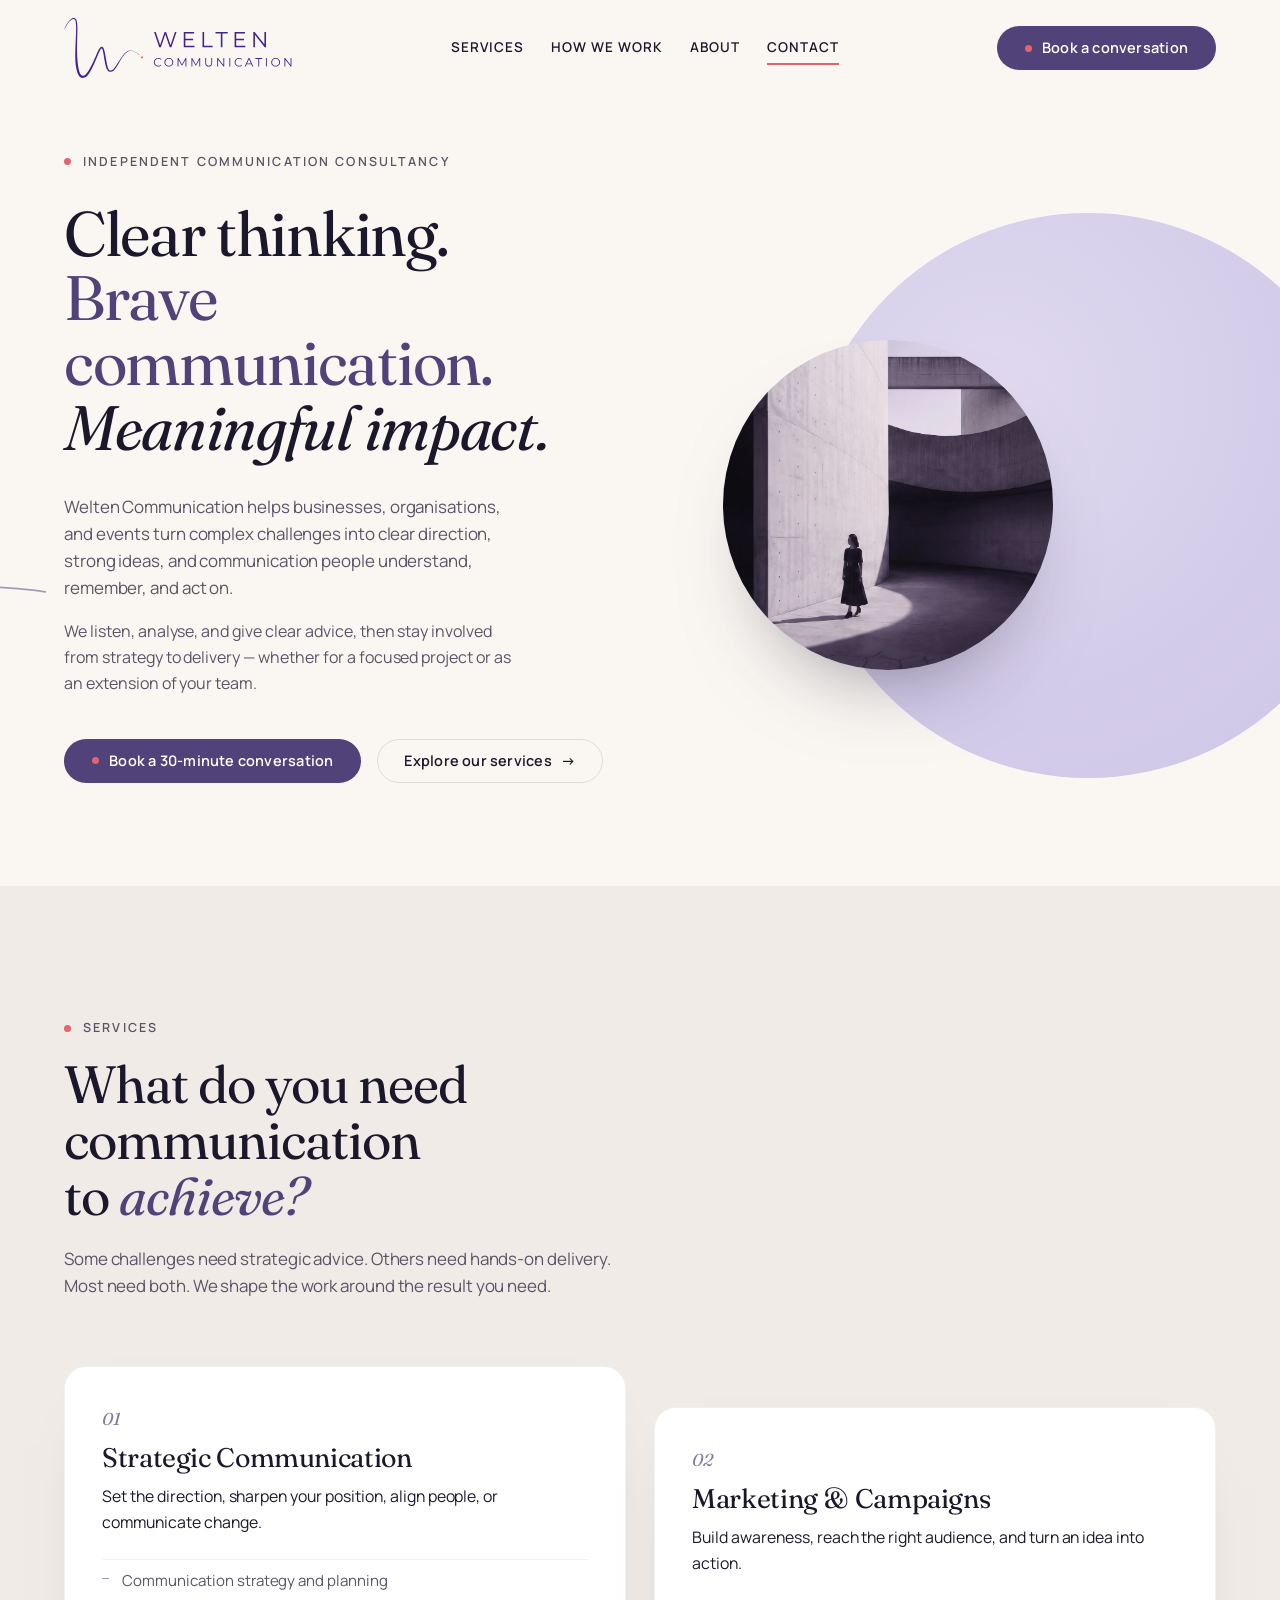
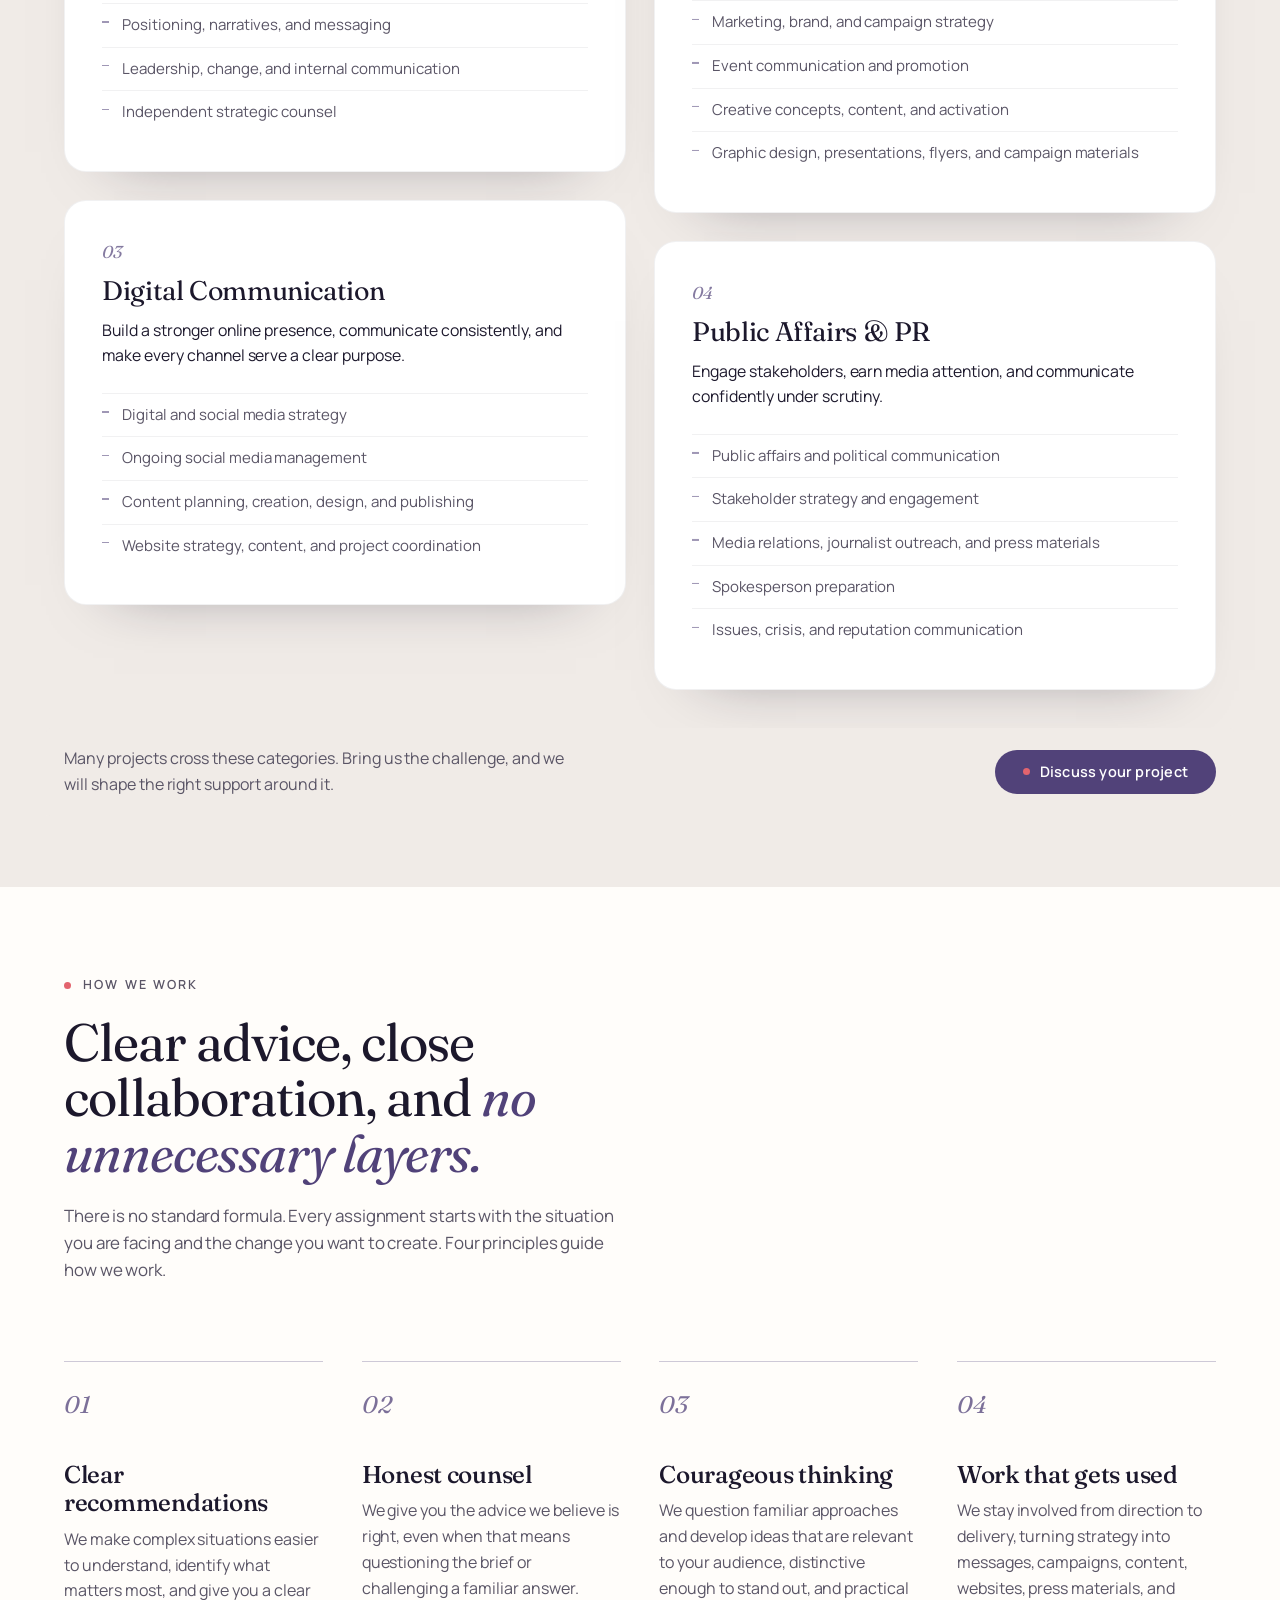
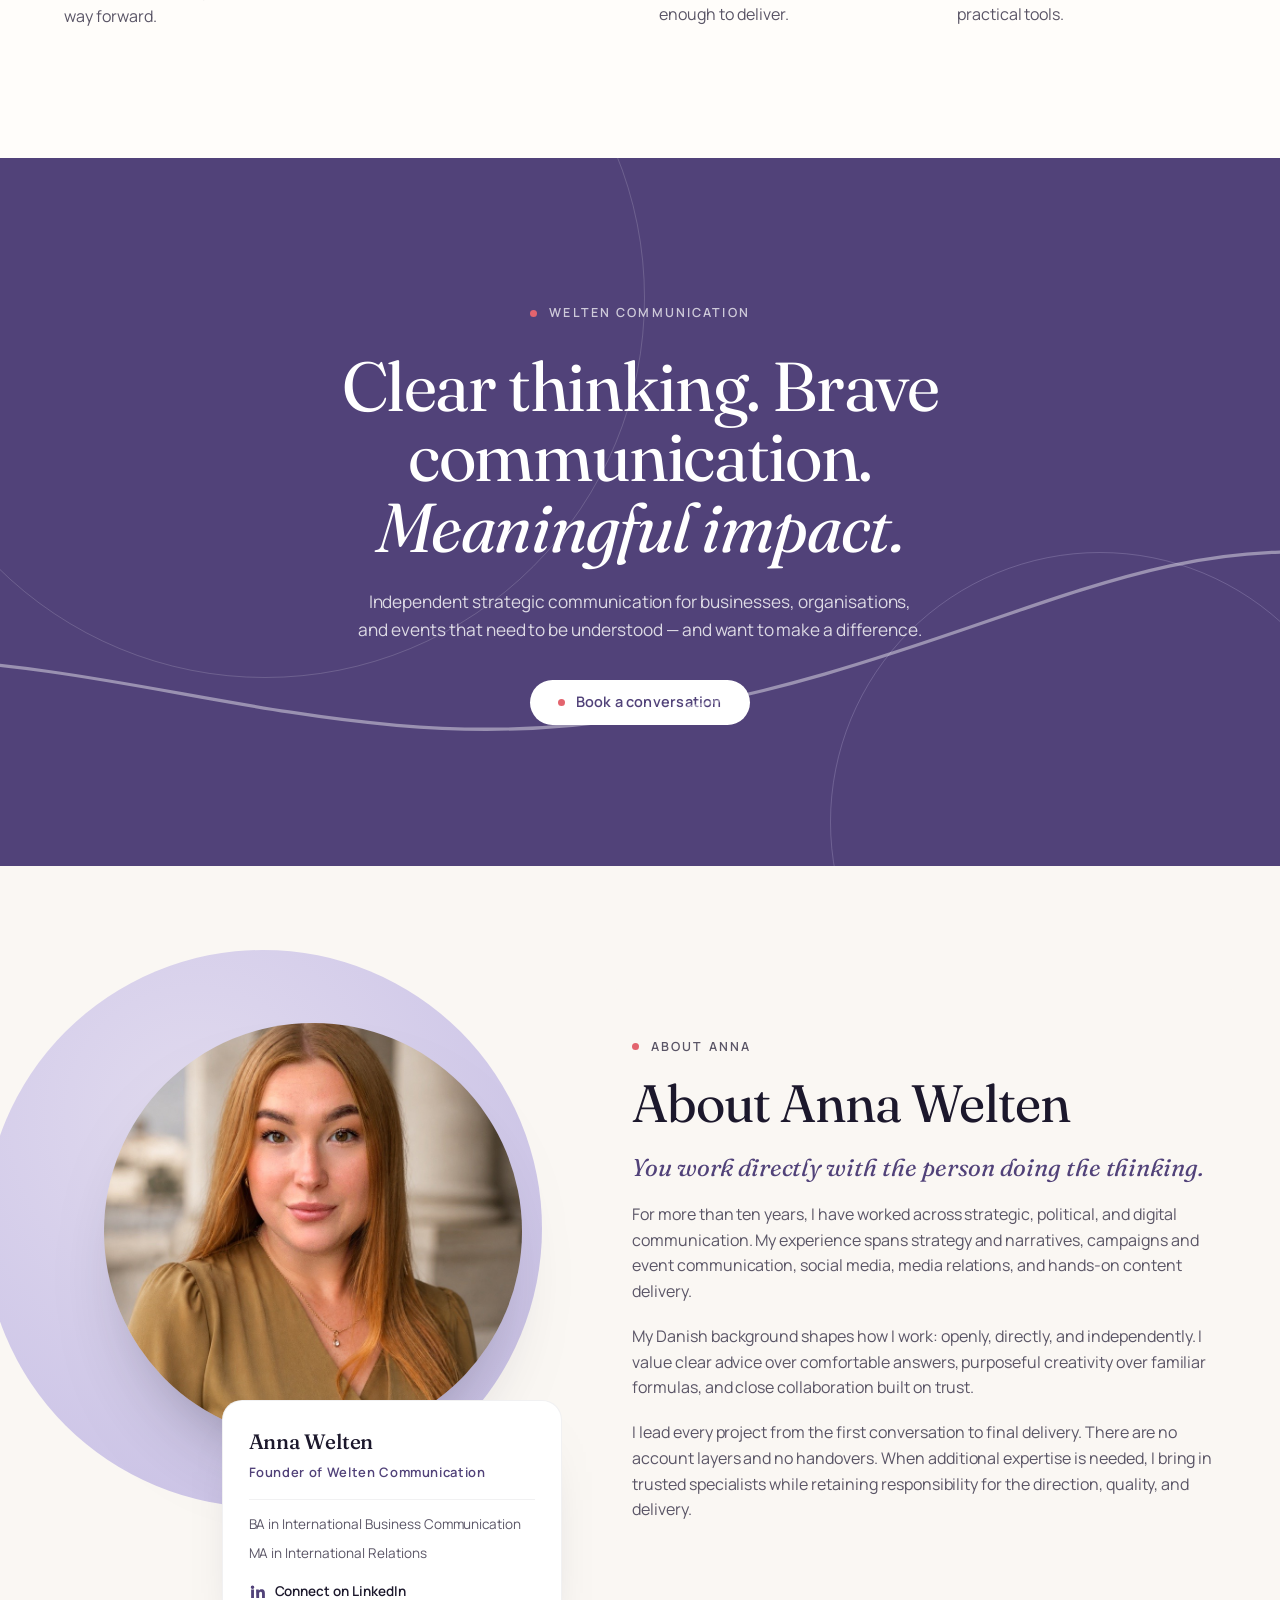
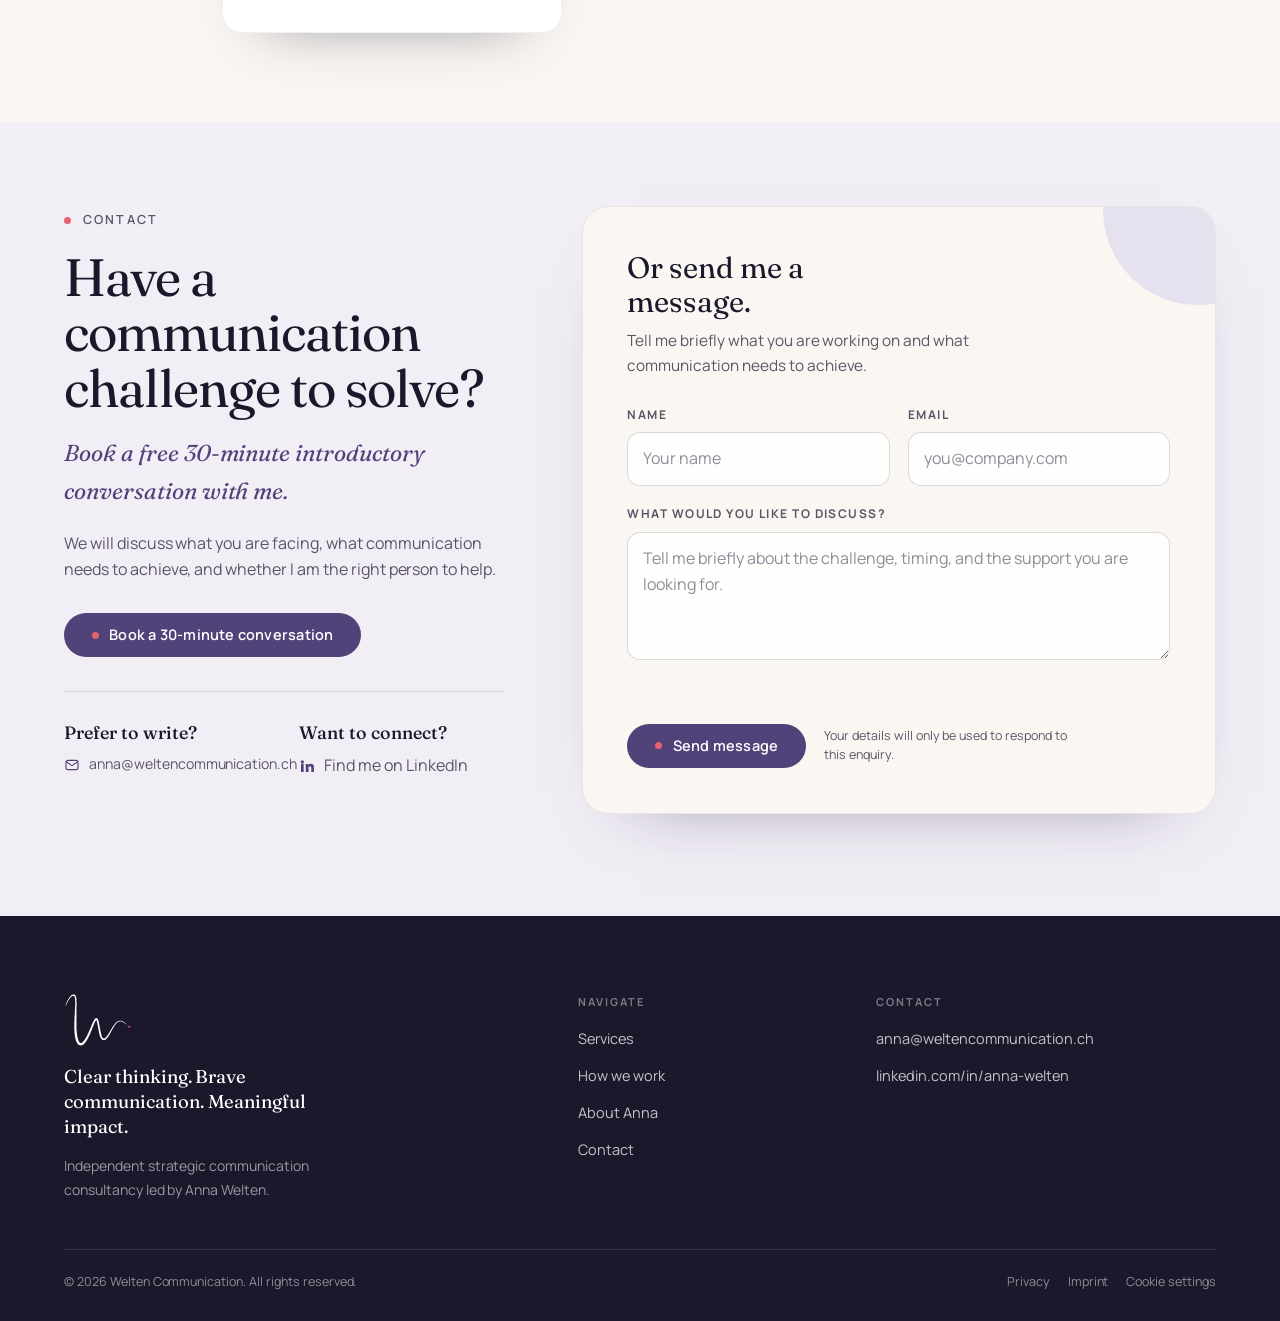
==== commit 384ded4a: "Update index.html" ====
--- a/index.html
+++ b/index.html
@@ -7,6 +7,8 @@
 <meta name="description" content="Independent strategic communication consultancy led by Anna Welten. We turn complex challenges into clear direction, strong ideas, and communication people understand, remember, and act on.">
 <link rel="canonical" href="https://welten-communication.pages.dev/">
 <meta name="theme-color" content="#FAF7F3">
+<link href="https://calendar.google.com/calendar/scheduling-button-script.css" rel="stylesheet">
+<script src="https://calendar.google.com/calendar/scheduling-button-script.js" async></script>
 
 <meta property="og:type" content="website">
 <meta property="og:url" content="https://welten-communication.pages.dev/">
@@ -37,7 +39,7 @@
   "url": "https://welten-communication.pages.dev/",
   "logo": "https://welten-communication.pages.dev/assets/welten-logo.svg",
   "description": "Independent strategic communication consultancy led by Anna Welten.",
-  "email": "annagwelten@gmail.com",
+  "email": "anna@weltencommunication.ch",
   "founder": { "@type": "Person", "name": "Anna Welten", "jobTitle": "Founder", "sameAs": "https://www.linkedin.com/in/anna-welten/" },
   "sameAs": ["https://www.linkedin.com/in/anna-welten/"]
 }
@@ -419,6 +421,7 @@
 .cs-block .k{font-family:var(--display);font-size:1.12rem;font-weight:500;margin-bottom:6px}
 .cs-block a{display:inline-flex;align-items:center;gap:9px;color:var(--muted);
   font-size:1rem;transition:color .3s var(--ease);word-break:break-word}
+.cs-block a[href^="mailto:"]{font-size:clamp(.88rem,1.02vw,.96rem);white-space:nowrap;word-break:normal}
 .cs-block a:hover{color:var(--purple)}
 .cs-block a svg{width:16px;height:16px;flex:0 0 auto;color:var(--purple)}
 
@@ -561,6 +564,21 @@
   .form-field.full,.form-actions,.form-status{grid-column:1}
   .contact-details{grid-template-columns:1fr}
 }
+/* Keep Google's generated trigger available for the official pop-up while the
+   visible calls-to-action retain the Welten button design. */
+.google-booking-bridge > button,
+.google-booking-bridge .qxCTlb{
+  position:fixed !important;
+  left:-10000px !important;
+  top:0 !important;
+  width:1px !important;
+  height:1px !important;
+  min-width:0 !important;
+  min-height:0 !important;
+  padding:0 !important;
+  border:0 !important;
+  overflow:hidden !important;
+}
 </style>
 </head>
 <body>
@@ -580,7 +598,7 @@
       <a class="navlink" href="#contact">Contact</a>
     </nav>
     <div class="header-actions">
-      <a class="btn header-cta" href="https://calendly.com/annagwelten/30min" target="_blank" rel="noopener noreferrer"><span class="dot"></span>Book a conversation</a>
+<a class="btn header-cta" href="https://calendar.google.com/calendar/appointments/schedules/AcZssZ1aABw0ydjLLNyhN8e83gPHKXl2EP7XW8OFgOCxraD7zErW8518aYDoOFKCAHsMFc3PVMFBgEUO?gv=true" target="_blank" rel="noopener noreferrer" data-google-booking><span class="dot"></span>Book a conversation</a>
       <button class="menu-toggle" id="menuToggle" type="button" aria-label="Open menu" aria-controls="mobileMenu" aria-expanded="false">
         <span></span><span></span><span></span>
       </button>
@@ -621,7 +639,7 @@
           <p class="body-copy reveal" data-d="2" style="margin-top:1.1em">We listen, analyse, and give clear advice, then stay involved from strategy to delivery — whether for a focused project or as an extension of your team.</p>
         </div>
         <div class="hero-actions reveal" data-d="3">
-          <a class="btn" href="https://calendly.com/annagwelten/30min" target="_blank" rel="noopener noreferrer"><span class="dot"></span>Book a 30-minute conversation</a>
+<a class="btn" href="https://calendar.google.com/calendar/appointments/schedules/AcZssZ1aABw0ydjLLNyhN8e83gPHKXl2EP7XW8OFgOCxraD7zErW8518aYDoOFKCAHsMFc3PVMFBgEUO?gv=true" target="_blank" rel="noopener noreferrer" data-google-booking><span class="dot"></span>Book a 30-minute conversation</a>
           <a class="btn-ghost" href="#services">Explore our services <span class="arw">→</span></a>
         </div>
       </div>
@@ -759,7 +777,7 @@
     <span class="eyebrow reveal">Welten Communication</span>
     <h2 class="reveal" data-d="1">Clear thinking. Brave communication. <em>Meaningful impact.</em></h2>
     <p class="band-sub reveal" data-d="2">Independent strategic communication for businesses, organisations, and events that need to be understood — and want to make a difference.</p>
-    <div class="band-cta reveal" data-d="2"><a class="btn" href="https://calendly.com/annagwelten/30min" target="_blank" rel="noopener noreferrer"><span class="dot"></span>Book a conversation</a></div>
+<div class="band-cta reveal" data-d="2"><a class="btn" href="https://calendar.google.com/calendar/appointments/schedules/AcZssZ1aABw0ydjLLNyhN8e83gPHKXl2EP7XW8OFgOCxraD7zErW8518aYDoOFKCAHsMFc3PVMFBgEUO?gv=true" target="_blank" rel="noopener noreferrer" data-google-booking><span class="dot"></span>Book a conversation</a></div>
   </div>
 </section>
 
@@ -807,14 +825,14 @@
         <p class="contact-sub reveal" data-d="1">Book a free 30-minute introductory conversation with me.</p>
         <p class="body-copy reveal" data-d="2">We will discuss what you are facing, what communication needs to achieve, and whether I am the right person to help.</p>
         <div class="contact-actions reveal" data-d="2">
-          <a class="btn" href="https://calendly.com/annagwelten/30min" target="_blank" rel="noopener noreferrer"><span class="dot"></span>Book a 30-minute conversation</a>
+          <a class="btn" href="https://calendar.google.com/calendar/appointments/schedules/AcZssZ1aABw0ydjLLNyhN8e83gPHKXl2EP7XW8OFgOCxraD7zErW8518aYDoOFKCAHsMFc3PVMFBgEUO?gv=true" target="_blank" rel="noopener noreferrer" data-google-booking><span class="dot"></span>Book a 30-minute conversation</a>
         </div>
         <div class="contact-details reveal" data-d="2">
           <div class="cs-block">
           <div class="k">Prefer to write?</div>
-          <a href="mailto:annagwelten@gmail.com">
+          <a href="mailto:anna@weltencommunication.ch">
             <svg viewBox="0 0 24 24" fill="none" stroke="currentColor" stroke-width="1.7" aria-hidden="true"><rect x="3" y="5" width="18" height="14" rx="2.5"/><path d="m3.5 7 8.5 6 8.5-6"/></svg>
-            annagwelten@gmail.com
+            anna@weltencommunication.ch
           </a>
           </div>
           <div class="cs-block">
@@ -887,7 +905,7 @@
       <div class="foot-col">
         <h3>Contact</h3>
         <ul>
-          <li><a href="mailto:annagwelten@gmail.com">annagwelten@gmail.com</a></li>
+          <li><a href="mailto:anna@weltencommunication.ch">anna@weltencommunication.ch</a></li>
           <li><a href="https://www.linkedin.com/in/anna-welten/" target="_blank" rel="noopener noreferrer">linkedin.com/in/anna-welten</a></li>
         </ul>
       </div>
@@ -903,6 +921,25 @@
   </div>
 </footer>
 </div><!-- /#page -->
+
+<!-- Google Calendar Appointment Scheduling: official pop-up trigger. -->
+<div class="google-booking-bridge" id="googleBookingBridge" aria-hidden="true">
+  <script>
+  (function(){
+    var target=document.currentScript;
+    window.addEventListener('load',function(){
+      if(window.calendar && calendar.schedulingButton){
+        calendar.schedulingButton.load({
+          url:'https://calendar.google.com/calendar/appointments/schedules/AcZssZ1aABw0ydjLLNyhN8e83gPHKXl2EP7XW8OFgOCxraD7zErW8518aYDoOFKCAHsMFc3PVMFBgEUO?gv=true',
+          color:'#514279',
+          label:'Book a conversation',
+          target:target
+        });
+      }
+    });
+  })();
+  </script>
+</div>
 
 <!-- Popup removed: the contact form now lives visibly in the Contact section. -->
 <!--
@@ -948,6 +985,19 @@
   var onScrollHeader=function(){ header.classList.toggle('scrolled', window.scrollY>10); };
   onScrollHeader(); window.addEventListener('scroll',onScrollHeader,{passive:true});
 
+  /* Open Google's official appointment pop-up from the existing branded CTAs.
+     The booking-page href remains as a resilient fallback if the Google script
+     is blocked or has not finished loading. */
+  var googleBookingBridge=document.getElementById('googleBookingBridge');
+  document.querySelectorAll('[data-google-booking]').forEach(function(trigger){
+    trigger.addEventListener('click',function(event){
+      var googleButton=googleBookingBridge && googleBookingBridge.querySelector('button');
+      if(!googleButton) return;
+      event.preventDefault();
+      googleButton.click();
+    });
+  });
+
   /* mobile menu */
   var menuToggle=document.getElementById('menuToggle');
   var mobileMenu=document.getElementById('mobileMenu');
@@ -1047,7 +1097,7 @@
         bookingSuccess.classList.add('is-visible');
         bookingSuccess.querySelector('button').focus();
       }catch(error){
-        formStatus.textContent=error&&error.message?error.message:'Something went wrong. Please try again or email annagwelten@gmail.com.';
+        formStatus.textContent=error&&error.message?error.message:'Something went wrong. Please try again or email anna@weltencommunication.ch.';
         formStatus.classList.add('error');
         formSubmit.disabled=false;
         submitLabel.textContent='Send request';
@@ -1086,7 +1136,7 @@
         contactFormIntro.classList.add('is-hidden');
         contactSuccess.classList.add('is-visible');
       }catch(error){
-        contactStatus.textContent=error&&error.message?error.message:'Something went wrong. Please try again or email annagwelten@gmail.com.';
+        contactStatus.textContent=error&&error.message?error.message:'Something went wrong. Please try again or email anna@weltencommunication.ch.';
         contactStatus.classList.add('error');
         contactSubmit.disabled=false;
         contactSubmitLabel.textContent='Send message';
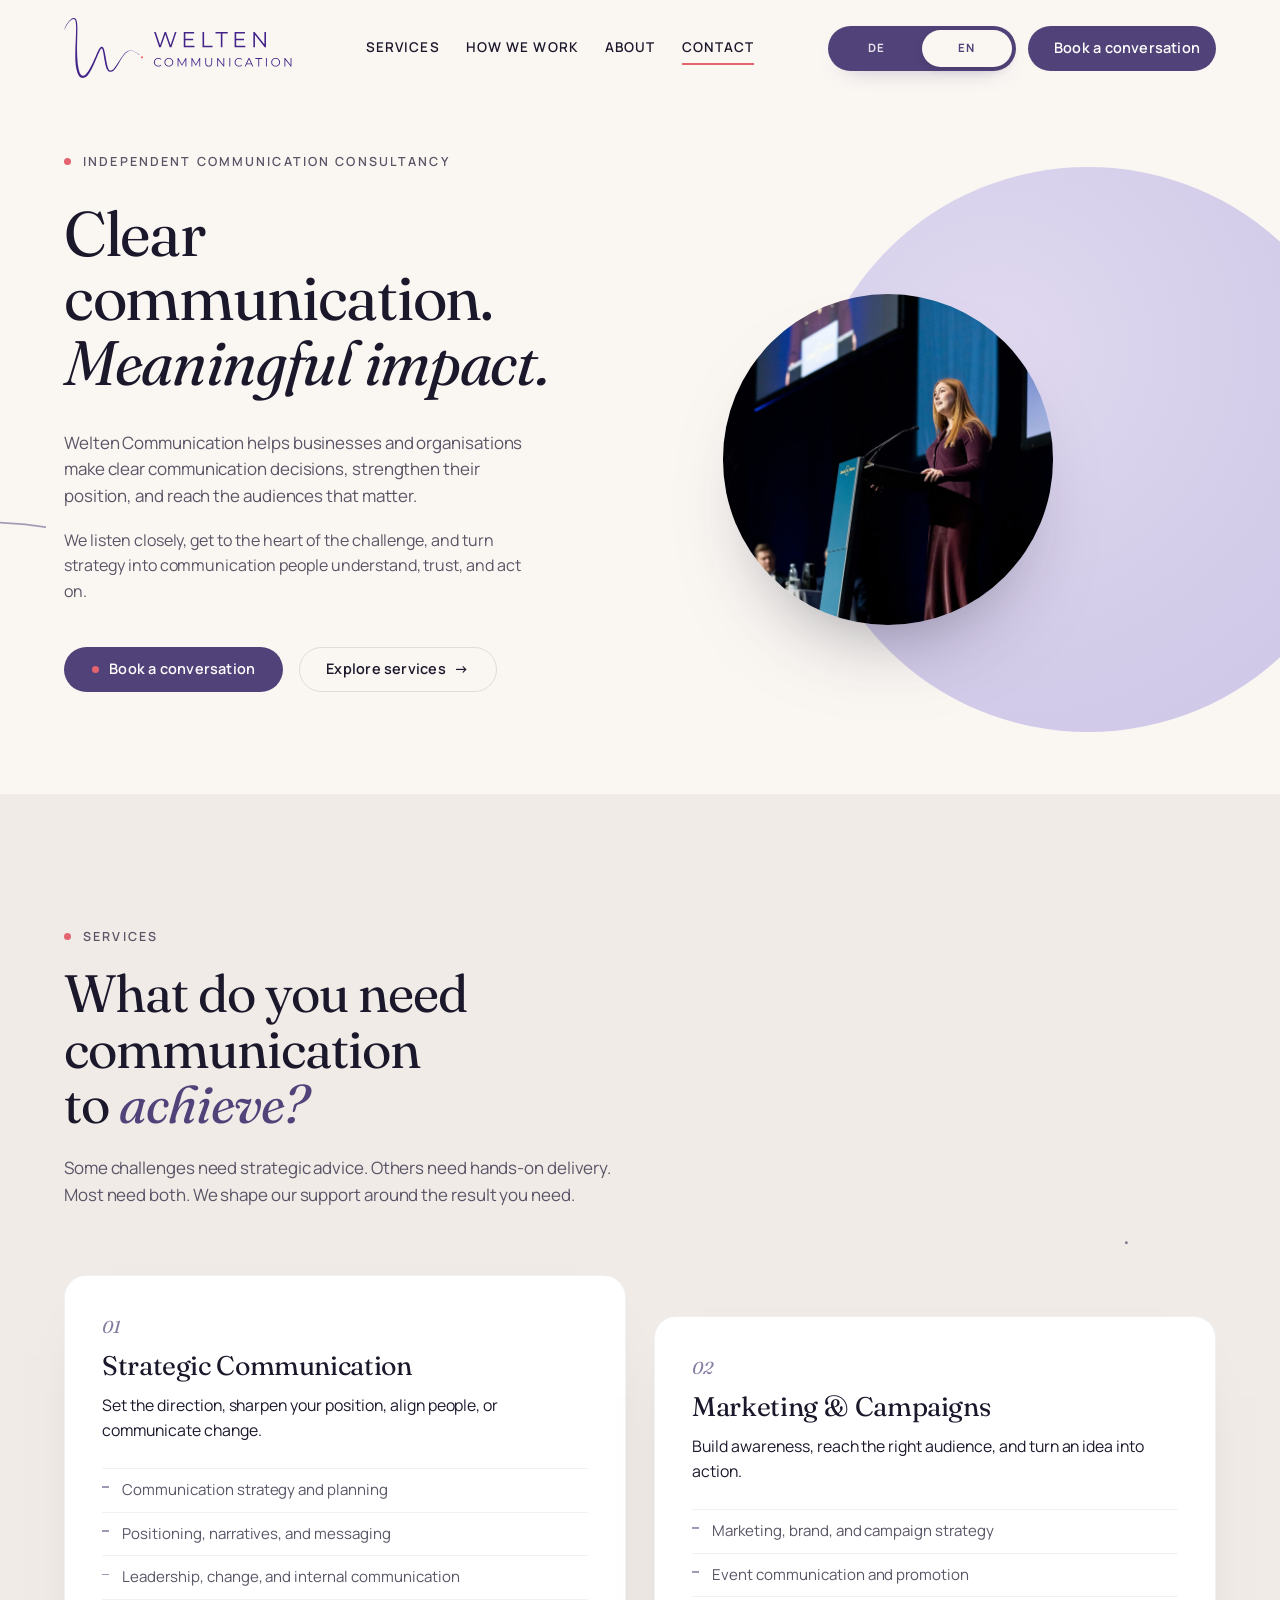
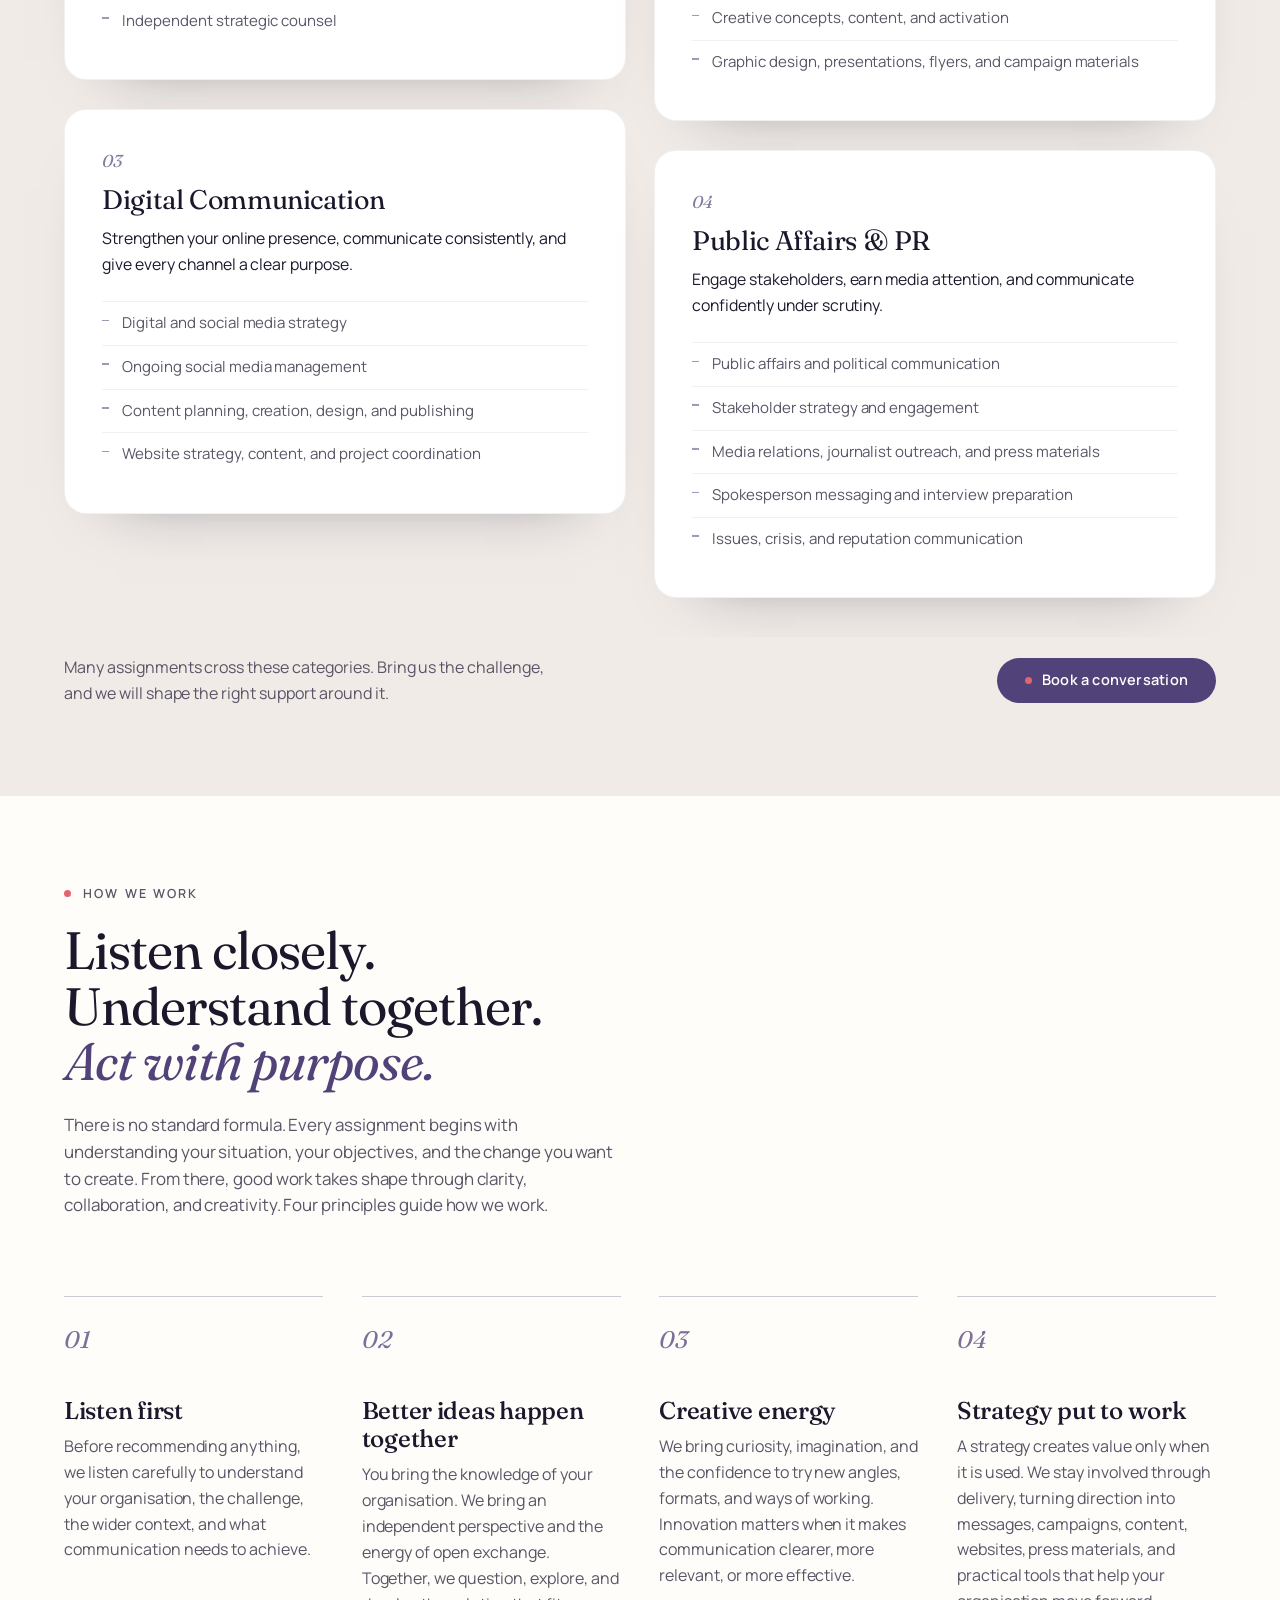
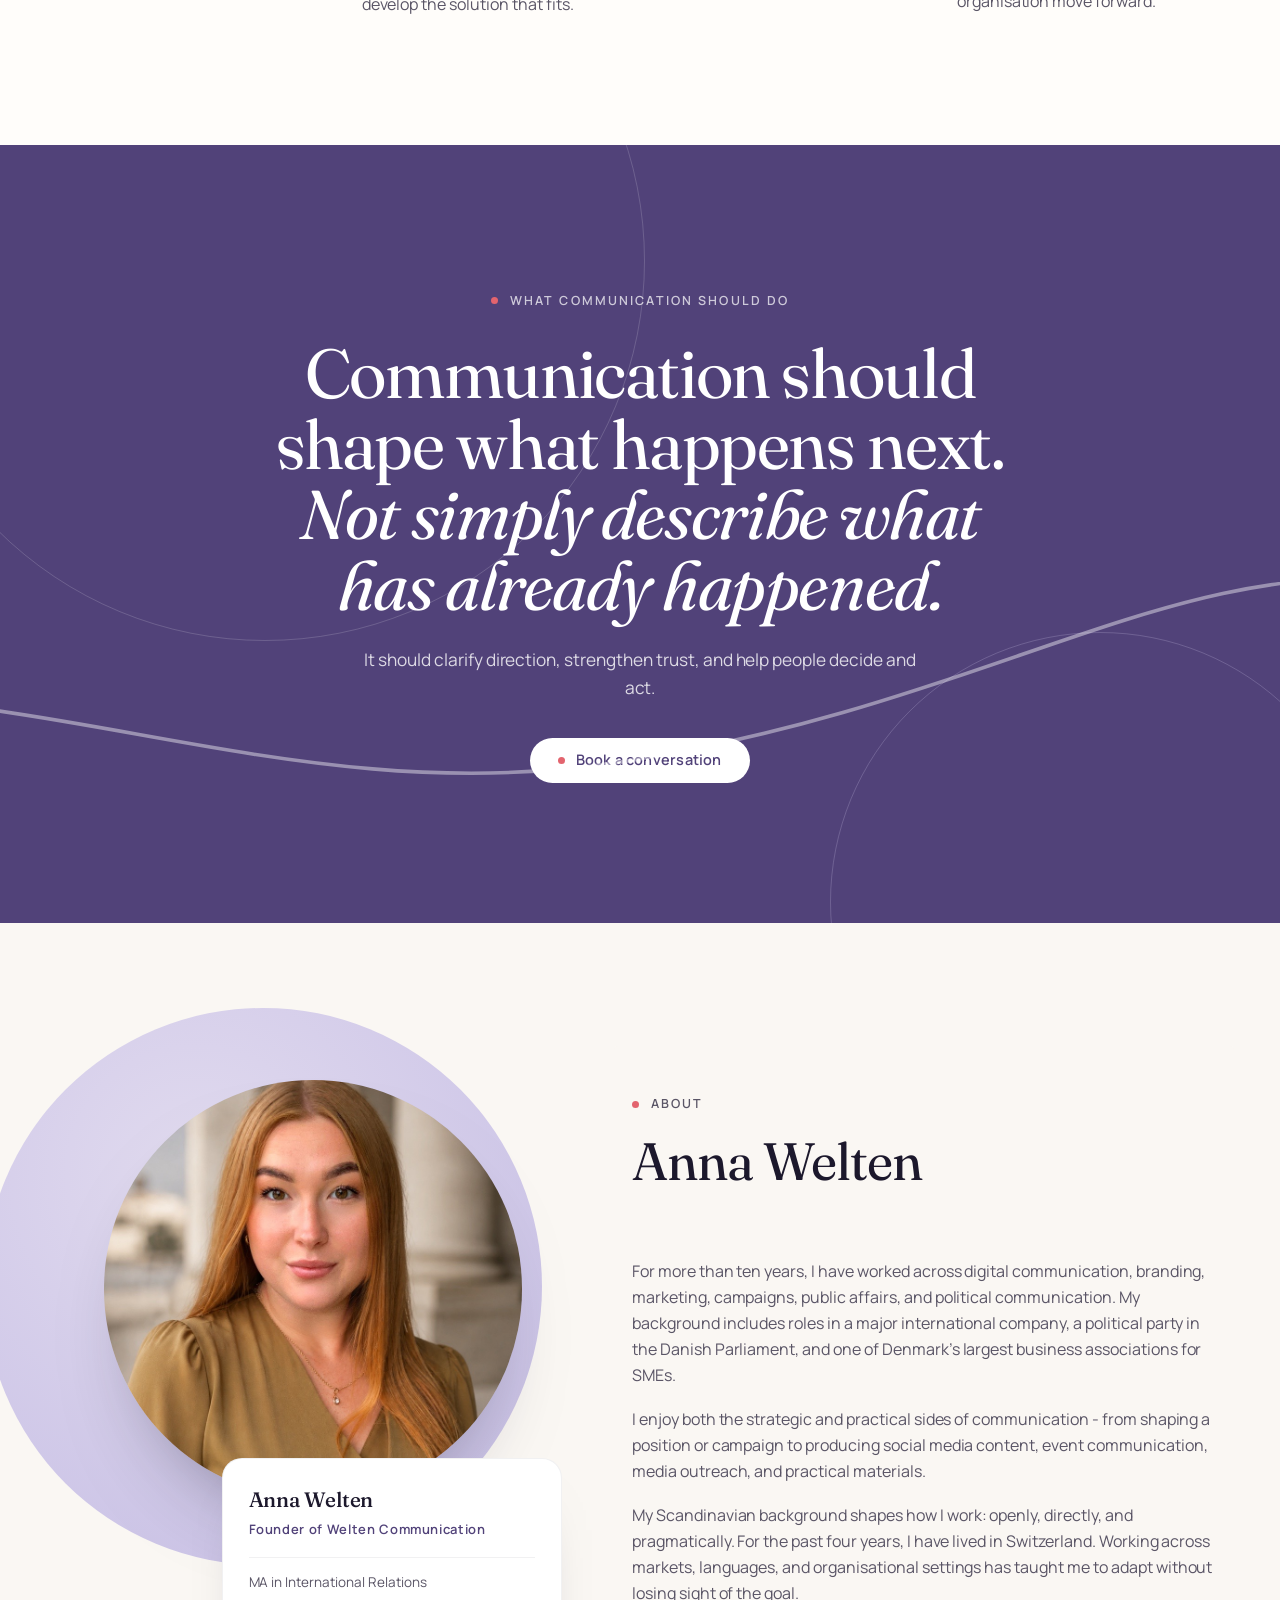
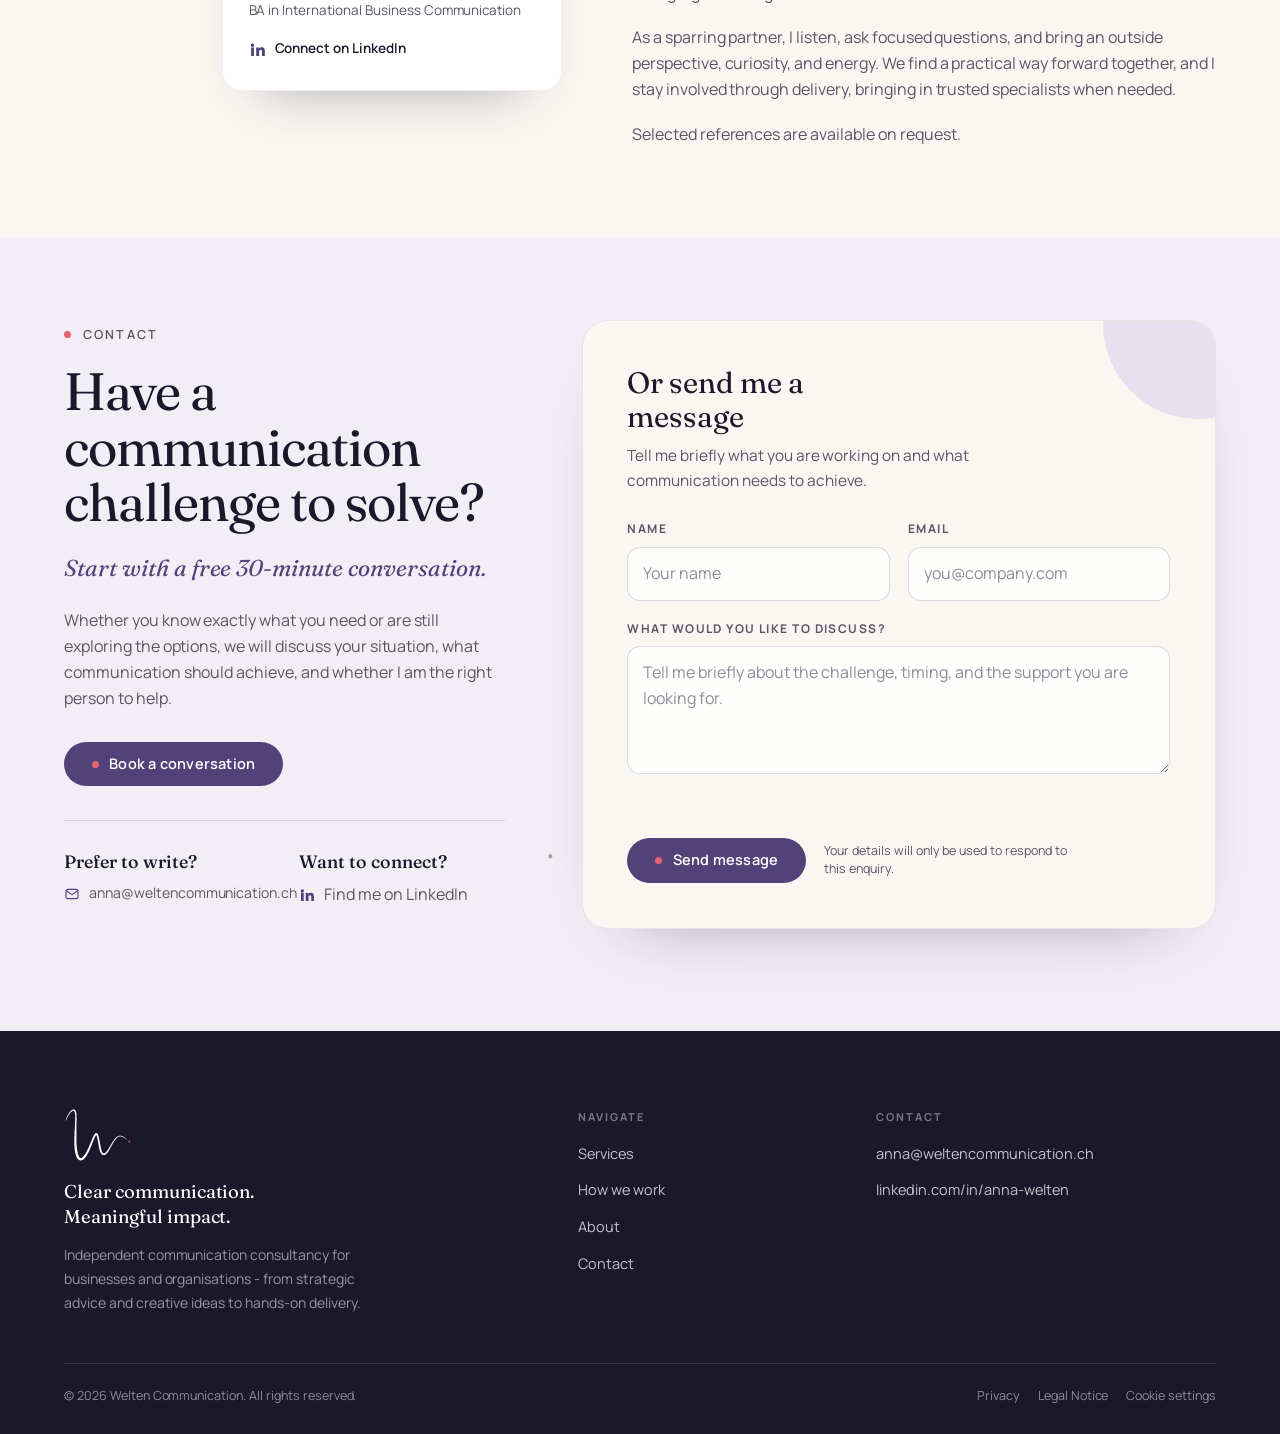
==== commit 98a9c4a6: "Deploy bilingual Welten Communication website" ====
--- a/index.html
+++ b/index.html
@@ -1,1313 +1,24 @@
 <!DOCTYPE html>
-<html lang="en">
+<html lang="de">
 <head>
 <meta charset="utf-8">
-<meta name="viewport" content="width=device-width, initial-scale=1, viewport-fit=cover">
-<title>Welten Communication — Clear thinking. Brave communication. Meaningful impact.</title>
-<meta name="description" content="Independent strategic communication consultancy led by Anna Welten. We turn complex challenges into clear direction, strong ideas, and communication people understand, remember, and act on.">
-<link rel="canonical" href="https://welten-communication.pages.dev/">
-<meta name="theme-color" content="#FAF7F3">
-<link href="https://calendar.google.com/calendar/scheduling-button-script.css" rel="stylesheet">
-<script src="https://calendar.google.com/calendar/scheduling-button-script.js" async></script>
-
-<meta property="og:type" content="website">
-<meta property="og:url" content="https://welten-communication.pages.dev/">
-<meta property="og:site_name" content="Welten Communication">
-<meta property="og:title" content="Welten Communication — Clear thinking. Brave communication. Meaningful impact.">
-<meta property="og:description" content="Independent strategic communication consultancy led by Anna Welten.">
-<meta property="og:image" content="https://welten-communication.pages.dev/assets/og-image.jpg">
-<meta property="og:image:width" content="1200">
-<meta property="og:image:height" content="630">
-<meta name="twitter:card" content="summary_large_image">
-<meta name="twitter:title" content="Welten Communication">
-<meta name="twitter:description" content="Clear thinking. Brave communication. Meaningful impact.">
-<meta name="twitter:image" content="https://welten-communication.pages.dev/assets/og-image.jpg">
-
-<link rel="icon" href="[data-uri]" type="image/svg+xml">
-<link rel="icon" href="[data-uri]" type="image/png">
-<link rel="apple-touch-icon" href="[data-uri]">
-
-<link rel="preconnect" href="https://fonts.googleapis.com">
-<link rel="preconnect" href="https://fonts.gstatic.com" crossorigin>
-<link href="https://fonts.googleapis.com/css2?family=Fraunces:ital,opsz,wght@0,9..144,400;0,9..144,500;0,9..144,600;1,9..144,400;1,9..144,500&family=Manrope:wght@400;500;600;700&display=swap" rel="stylesheet">
-
-<script type="application/ld+json">
-{
-  "@context": "https://schema.org",
-  "@type": "ProfessionalService",
-  "name": "Welten Communication",
-  "url": "https://welten-communication.pages.dev/",
-  "logo": "https://welten-communication.pages.dev/assets/welten-logo.svg",
-  "description": "Independent strategic communication consultancy led by Anna Welten.",
-  "email": "anna@weltencommunication.ch",
-  "founder": { "@type": "Person", "name": "Anna Welten", "jobTitle": "Founder", "sameAs": "https://www.linkedin.com/in/anna-welten/" },
-  "sameAs": ["https://www.linkedin.com/in/anna-welten/"]
-}
-</script>
-
-<style>
-/* ============================================================
-   WELTEN COMMUNICATION
-   Built to "Welten Communication — Brand Direction"
-   Canvas Warm Linen · Field Dark Purple · Type Charcoal
-   Lavender Fog secondary · Warm Greige neutral · Coral signal (~2%)
-   Fraunces (display) / Manrope (information)
-   ============================================================ */
-:root{
-  --linen:#FAF7F3;
-  --purple:#514279;
-  --charcoal:#1C182C;
-  --lavender:#CBC3E7;
-  --coral:#E3646E;
-  --greige:#EAE6E1;
-  --white:#FFFFFF;
-  --services-bg:#F0EBE7;
-  --work-bg:#FFFDFA;
-  --contact-bg:#F2EEF6;
-
-  --ink:#1C182C;
-  --muted:#5A5566;
-  --line-col:rgba(28,24,44,.12);
-  --line-soft:rgba(28,24,44,.06);
-
-  --display:"Fraunces","Iowan Old Style","Times New Roman",Georgia,serif;
-  --sans:"Manrope",system-ui,-apple-system,"Segoe UI",Helvetica,Arial,sans-serif;
-
-  --gutter:clamp(22px,5vw,84px);
-  --max:1400px;
-  --ease:cubic-bezier(.22,.61,.36,1);
-}
-
-*,*::before,*::after{box-sizing:border-box}
-html{-webkit-text-size-adjust:100%;scroll-behavior:smooth}
-body{
-  margin:0;background:var(--linen);color:var(--ink);
-  font-family:var(--sans);font-size:clamp(16px,1.02vw,17.5px);
-  line-height:1.62;letter-spacing:-.002em;
-  -webkit-font-smoothing:antialiased;-moz-osx-font-smoothing:grayscale;
-  overflow-x:hidden;
-}
-img,svg{display:block;max-width:100%}
-a{color:inherit;text-decoration:none}
-h1,h2,h3,h4,p{margin:0}
-ul{margin:0;padding:0;list-style:none}
-button{font:inherit;color:inherit;background:none;border:0;cursor:pointer}
-::selection{background:var(--purple);color:#fff}
-:focus-visible{outline:2px solid var(--purple);outline-offset:3px;border-radius:4px}
-
-.skip{position:absolute;left:-9999px;top:0;z-index:400;background:var(--charcoal);color:#fff;padding:12px 18px;font-size:14px;border-radius:0 0 8px 0}
-.skip:focus{left:0}
-
-.wrap{max-width:var(--max);margin:0 auto;padding:0 var(--gutter);position:relative;z-index:4}
-
-/* ============================================================
-   TYPE
-   ============================================================ */
-.eyebrow{
-  display:inline-flex;align-items:center;gap:12px;
-  font-size:12.5px;font-weight:600;letter-spacing:.17em;
-  text-transform:uppercase;color:var(--muted);
-}
-.eyebrow::before{content:"";width:7px;height:7px;border-radius:50%;background:var(--coral);flex:0 0 auto}
-.display{
-  font-family:var(--display);font-weight:400;
-  font-size:clamp(2.4rem,4.9vw,4.05rem);line-height:1.03;
-  letter-spacing:-.021em;text-wrap:balance;
-}
-.h2{
-  font-family:var(--display);font-weight:400;
-  font-size:clamp(2rem,4.1vw,3.5rem);line-height:1.06;
-  letter-spacing:-.019em;text-wrap:balance;
-}
-.h3{font-family:var(--display);font-weight:500;font-size:clamp(1.35rem,1.9vw,1.72rem);line-height:1.16;letter-spacing:-.011em}
-.serif-italic{font-style:italic;font-weight:400}
-.purple-ink{color:var(--purple)}
-.lede{font-size:clamp(1.06rem,1.32vw,1.26rem);line-height:1.58;color:var(--muted);letter-spacing:-.005em}
-.body-copy{color:var(--muted)}
-.body-copy + .body-copy{margin-top:1.1em}
-
-/* ============================================================
-   BUTTONS
-   ============================================================ */
-.btn{
-  display:inline-flex;align-items:center;gap:.7em;
-  background:var(--purple);color:#fff;padding:15px 28px;border-radius:100px;
-  font-size:14.5px;font-weight:600;letter-spacing:.015em;line-height:1;white-space:nowrap;
-  transition:background-color .4s var(--ease),transform .35s var(--ease),box-shadow .4s var(--ease);
-}
-.header-cta{flex:0 0 auto}
-.btn .dot{width:7px;height:7px;border-radius:50%;background:var(--coral);transition:transform .4s var(--ease)}
-.btn:hover{background:#3f3363;transform:translateY(-2px);box-shadow:0 16px 34px -20px rgba(81,66,121,.7)}
-.btn:hover .dot{transform:scale(1.55)}
-.btn-ghost{
-  display:inline-flex;align-items:center;gap:.6em;
-  background:transparent;color:var(--ink);border:1px solid var(--line-col);
-  padding:14px 26px;border-radius:100px;font-size:14.5px;font-weight:600;letter-spacing:.015em;line-height:1;white-space:nowrap;
-  transition:border-color .35s var(--ease),color .35s var(--ease);
-}
-.btn-ghost .arw{transition:transform .4s var(--ease)}
-.btn-ghost:hover{border-color:var(--purple);color:var(--purple)}
-.btn-ghost:hover .arw{transform:translateX(4px)}
-
-/* ============================================================
-   THE LINE — self-contained gestures, drawn once when their
-   section appears. Nothing is tied to scroll position.
-   ============================================================ */
-/* clip sideways only: the circle and the line are meant to run off the
-   edge of the canvas, never to create a horizontal scrollbar */
-#page{position:relative;overflow-x:clip}
-/* One line for the whole page. It always begins far outside the left edge,
-   so its starting point is never visible at any screen width. Segments draw
-   in as each section arrives — no scroll-position maths involved. */
-.flowline{position:absolute;top:0;left:0;width:100%;height:100%;pointer-events:none;z-index:3}
-.flowline svg{width:100%;height:100%}
-.flowline path{
-  fill:none;stroke:var(--purple);stroke-linecap:round;
-  vector-effect:non-scaling-stroke;opacity:.5;
-  stroke-dasharray:1;stroke-dashoffset:1;
-  transition:stroke-dashoffset .16s linear;
-}
-.flowline path.in{stroke-dashoffset:0}
-/* a soft pulse of deeper purple glides along the drawn line — always
-   behind the content layer (z-index 0), so text is never affected */
-.flowline path.pulse{
-  stroke:#3E3160;opacity:0;
-  stroke-dasharray:.05 .95;stroke-dashoffset:1;
-  transition:opacity 1.4s var(--ease);
-  animation:flowpulse 15s linear infinite;
-}
-.flowline path.pulse.in{opacity:.6}
-@keyframes flowpulse{from{stroke-dashoffset:1}to{stroke-dashoffset:-1}}
-/* the journey's final coral point — positioned from the built path */
-.flow-end{
-  position:absolute;left:0;top:0;width:15px;height:15px;border-radius:50%;
-  background:var(--coral);transform:translate(-50%,-50%) scale(.72);opacity:0;
-  box-shadow:0 0 0 5px rgba(227,100,110,.12);
-  transition:opacity .25s var(--ease),transform .35s var(--ease);
-}
-.flow-end.in{opacity:1;transform:translate(-50%,-50%) scale(1)}
-/* an in-front accent: the line passes over the composition here */
-.overline{position:absolute;pointer-events:none;z-index:6}
-.overline path{fill:none;stroke:var(--purple);stroke-linecap:round;opacity:.4;
-  stroke-dasharray:1;stroke-dashoffset:1;transition:stroke-dashoffset 2s var(--ease)}
-.overline.in path{stroke-dashoffset:0}
-@media (prefers-reduced-motion:reduce){
-  .flowline path,.overline path{stroke-dashoffset:0 !important;transition:none}
-  .flowline path.pulse{display:none}
-  .flow-end{opacity:1;transform:translate(-50%,-50%) scale(1)}
-}
-
-/* ============================================================
-   CORAL DOT CURSOR
-   ============================================================ */
-@media (pointer:fine){
-  body.has-dot-cursor,body.has-dot-cursor a,body.has-dot-cursor button,
-  body.has-dot-cursor input,body.has-dot-cursor textarea{cursor:none}
-  .cursor-dot{
-    position:fixed;top:0;left:0;width:11px;height:11px;border-radius:50%;
-    background:var(--coral);pointer-events:none;z-index:999;
-    transform:translate(-50%,-50%);will-change:transform;
-    transition:width .28s var(--ease),height .28s var(--ease),background-color .28s var(--ease),opacity .3s var(--ease);
-  }
-  .cursor-dot.hot{width:34px;height:34px;background:rgba(227,100,110,.26)}
-  .cursor-dot.hidden{opacity:0}
-}
-@media (pointer:coarse){.cursor-dot{display:none}}
-@media (prefers-reduced-motion:reduce){.cursor-dot{display:none}body.has-dot-cursor,body.has-dot-cursor a{cursor:auto}}
-
-/* ============================================================
-   HEADER
-   ============================================================ */
-.site-header{position:fixed;top:0;left:0;right:0;z-index:100;
-  transition:background-color .4s var(--ease),box-shadow .4s var(--ease)}
-.site-header.scrolled{background:rgba(250,247,243,.86);backdrop-filter:blur(14px) saturate(1.1);box-shadow:0 1px 0 var(--line-soft)}
-.header-inner{max-width:var(--max);margin:0 auto;padding:18px var(--gutter);
-  display:flex;align-items:center;justify-content:space-between;gap:24px;transition:padding .4s var(--ease)}
-.site-header.scrolled .header-inner{padding-top:12px;padding-bottom:12px}
-.brand{display:flex;align-items:center;flex-shrink:0}
-.brand .logo{height:60px;width:auto;transition:height .4s var(--ease)}
-.site-header.scrolled .brand .logo{height:50px}
-.nav{display:flex;align-items:center;gap:clamp(18px,2.1vw,34px)}
-.nav a.navlink{position:relative;font-size:13.5px;font-weight:600;letter-spacing:.075em;
-  text-transform:uppercase;color:var(--ink);padding:6px 0;white-space:nowrap;transition:color .3s var(--ease)}
-.nav a.navlink::after{content:"";position:absolute;left:0;right:0;bottom:0;height:1.5px;background:var(--coral);
-  transform:scaleX(0);transform-origin:right;transition:transform .4s var(--ease)}
-.nav a.navlink:hover{color:var(--purple)}
-.nav a.navlink:hover::after,.nav a.navlink[aria-current="true"]::after{transform:scaleX(1);transform-origin:left}
-.header-actions{display:flex;align-items:center;gap:12px;flex:0 0 auto}
-.menu-toggle{
-  display:none;width:46px;height:46px;border:1px solid var(--line-col);border-radius:50%;
-  align-items:center;justify-content:center;flex-direction:column;gap:5px;
-  background:rgba(255,255,255,.72);transition:background-color .3s var(--ease),border-color .3s var(--ease)
-}
-.menu-toggle span{width:19px;height:1.5px;border-radius:2px;background:var(--charcoal);transition:transform .35s var(--ease),opacity .25s var(--ease)}
-.menu-toggle[aria-expanded="true"] span:nth-child(1){transform:translateY(6.5px) rotate(45deg)}
-.menu-toggle[aria-expanded="true"] span:nth-child(2){opacity:0}
-.menu-toggle[aria-expanded="true"] span:nth-child(3){transform:translateY(-6.5px) rotate(-45deg)}
-.mobile-menu{
-  position:absolute;left:var(--gutter);right:var(--gutter);top:calc(100% + 2px);
-  padding:18px;background:var(--linen);border:1px solid var(--line-soft);
-  border-radius:18px;box-shadow:0 30px 70px -38px rgba(28,24,44,.6);
-  opacity:0;visibility:hidden;transform:translateY(-10px);pointer-events:none;
-  transition:opacity .3s var(--ease),transform .3s var(--ease),visibility .3s
-}
-.mobile-menu a{display:flex;align-items:center;justify-content:space-between;padding:14px 12px;border-bottom:1px solid var(--line-soft);font-family:var(--display);font-size:1.22rem}
-.mobile-menu a:last-child{border-bottom:0}
-.mobile-menu a::after{content:"↘";font-family:var(--sans);font-size:.85rem;color:var(--coral)}
-.site-header.menu-open{background:rgba(250,247,243,.97);backdrop-filter:blur(14px)}
-.site-header.menu-open .mobile-menu{opacity:1;visibility:visible;transform:none;pointer-events:auto}
-/* Single-page site: no mobile menu — the header keeps a slim CTA and
-   the section links live in the footer. */
-
-/* ============================================================
-   HERO — one large soft lavender field, circular image,
-   the line entering from off-canvas around the body copy.
-   ============================================================ */
-.hero{position:relative;padding-top:clamp(116px,11.5vw,152px);padding-bottom:clamp(64px,8vw,120px);background:var(--linen)}
-.hero-grid{display:grid;grid-template-columns:1.02fr .98fr;gap:clamp(32px,5vw,70px);align-items:center;position:relative;z-index:2}
-.hero-copy .eyebrow{margin-bottom:clamp(20px,2.6vw,30px)}
-.hero h1{margin-bottom:clamp(24px,3vw,34px)}
-.hero h1 .l2{color:var(--purple)}
-.hero h1 .l3{font-style:italic}
-.hero-body{max-width:46ch}
-.hero-copy{position:relative;background:var(--linen);box-shadow:0 0 0 18px var(--linen);border-radius:1px}
-.hero-actions{display:flex;align-items:center;gap:16px;flex-wrap:wrap;margin-top:clamp(30px,3.6vw,42px)}
-
-.hero-media{position:relative;justify-self:end;width:100%;max-width:min(54vw,680px);z-index:2}
-/* the single large lavender field — sized from the image, so it scales
-   correctly on any screen instead of drifting on wide monitors */
-.hero-media::before{
-  content:"";position:absolute;z-index:0;border-radius:50%;pointer-events:none;
-  background:radial-gradient(circle at 34% 32%, #DAD2EF 0%, #CBC3E7 58%, #C3BAE4 100%);
-  width:106%;aspect-ratio:1;right:-29%;top:-7%;opacity:.82;
-}
-.hero-figure{position:relative;width:62%;margin-top:18%;aspect-ratio:1;border-radius:50%;overflow:hidden;
-  box-shadow:0 46px 90px -54px rgba(28,24,44,.6)}
-.hero-figure img{width:100%;height:100%;object-fit:cover;object-position:46% 50%}
-/* ============================================================
-   SECTIONS — no hard blocks; content floats in one composition
-   ============================================================ */
-.section{position:relative;padding:clamp(78px,10vw,150px) 0}
-.section-head{max-width:56ch}
-.section-head .h2{margin-top:18px}
-.section-head .lede{margin-top:22px}
-
-/* ---------- SERVICES: four blocks, equal height ---------- */
-.svc-head{display:block;max-width:56ch}
-.svc-head .h2{margin-top:18px}
-.svc-head .lede{margin-top:22px}
-.svc-head,.svc-foot{position:relative;background:var(--services-bg);box-shadow:0 0 0 18px var(--services-bg);border-radius:1px}
-
-.svc-grid{
-  display:grid;grid-template-columns:repeat(2,minmax(0,1fr));
-  gap:clamp(18px,2.2vw,30px);margin-top:clamp(42px,5.2vw,74px);
-  align-items:start;padding-bottom:clamp(28px,3.2vw,48px);
-}
-.svc-card{
-  display:flex;flex-direction:column;
-  background:var(--white);border:1px solid var(--line-soft);border-radius:22px;
-  padding:clamp(26px,2.9vw,40px);
-  box-shadow:0 30px 60px -50px rgba(28,24,44,.5);
-  transition:transform .45s var(--ease),box-shadow .45s var(--ease),border-color .45s var(--ease);
-}
-.svc-card:hover{transform:translateY(-5px);box-shadow:0 42px 74px -46px rgba(28,24,44,.55);border-color:rgba(81,66,121,.22)}
-.svc-grid .svc-card:nth-child(even){transform:translateY(clamp(28px,3.2vw,48px))}
-.svc-grid .svc-card:nth-child(even):hover{transform:translateY(clamp(23px,2.8vw,43px))}
-.svc-card .n{
-  font-family:var(--display);font-style:italic;
-  font-size:clamp(1.05rem,1.35vw,1.28rem);color:var(--purple);opacity:.7;
-}
-.svc-card h3{
-  font-family:var(--display);font-weight:400;letter-spacing:-.014em;line-height:1.1;
-  font-size:clamp(1.4rem,2.1vw,1.85rem);margin:10px 0 12px;
-  transition:color .4s var(--ease);
-}
-.svc-card:hover h3{color:var(--purple)}
-.svc-lead{color:var(--ink);font-size:clamp(.99rem,1.05vw,1.04rem);margin-bottom:20px}
-.svc-items{margin-top:auto;padding-top:4px}
-.svc-items li{
-  position:relative;padding-left:20px;
-  padding-top:10px;padding-bottom:10px;border-top:1px solid var(--line-soft);
-  font-size:.94rem;color:var(--muted);line-height:1.5;
-}
-.svc-items li::before{content:"";position:absolute;left:0;top:1.16em;width:7px;height:1.5px;background:var(--purple);opacity:.55}
-.svc-foot{
-  margin-top:clamp(38px,4.4vw,62px);display:flex;align-items:center;
-  justify-content:space-between;gap:clamp(20px,3vw,44px);flex-wrap:wrap;
-}
-.svc-foot p{max-width:50ch;color:var(--muted)}
-
-/* ---------- HOW WE WORK: floating principles, no container ---------- */
-.work-grid{display:grid;grid-template-columns:repeat(4,minmax(0,1fr));
-  gap:clamp(26px,3vw,48px);margin-top:clamp(48px,6vw,80px)}
-.principle{position:relative;padding:24px 0 0;border-top:1px solid rgba(81,66,121,.28)}
-.principle .p-n{
-  display:block;font-family:var(--display);font-style:italic;
-  font-size:1.5rem;color:var(--purple);opacity:.75;margin-bottom:clamp(22px,2.8vw,36px);
-}
-.principle h3{margin-bottom:10px}
-.principle p{color:var(--muted);max-width:40ch}
-/* every other principle floats down — breaks the tidy row */
-.work-grid .principle:nth-child(even){transform:none}
-#services{background:var(--services-bg);padding-bottom:clamp(62px,7vw,96px)}
-#how-we-work{background:var(--work-bg);padding-top:clamp(56px,6.5vw,88px)}
-#services,#how-we-work,#about,#contact{scroll-margin-top:92px}
-#how-we-work .section-head,#how-we-work .principle{background:var(--work-bg);box-shadow:0 0 0 16px var(--work-bg)}
-
-/* ---------- STATEMENT BAND (purple field) ---------- */
-.band{position:relative;overflow:hidden;background:var(--purple);color:#fff;
-  padding:clamp(90px,11vw,160px) 0;text-align:center;z-index:2}
-.band .eyebrow{color:rgba(255,255,255,.72)}
-.band h2{font-family:var(--display);font-weight:400;color:#fff;margin:26px auto 0;
-  font-size:clamp(2.3rem,5.4vw,4.4rem);line-height:1.02;letter-spacing:-.02em;max-width:17ch}
-.band h2 em{font-style:italic}
-.band .band-sub{color:rgba(255,255,255,.8);max-width:52ch;margin:26px auto 0;font-size:1.08rem}
-.band .band-cta{margin-top:36px;display:inline-flex}
-.band .btn{background:#fff;color:var(--purple)}
-.band .btn:hover{background:var(--lavender);color:var(--charcoal)}
-.band-circle{position:absolute;border-radius:50%;border:1px solid rgba(255,255,255,.16);pointer-events:none}
-.bc1{width:min(74vw,760px);aspect-ratio:1;top:-34%;left:-9%}
-.bc2{width:min(50vw,540px);aspect-ratio:1;bottom:-32%;right:-7%;border-color:rgba(203,195,231,.24)}
-.band .overline path{stroke:#fff;opacity:.42}
-
-/* ---------- ABOUT ANNA — photo overlaps the text column ---------- */
-.about{position:relative;padding:clamp(84px,11vw,160px) 0 clamp(62px,7vw,96px);background:var(--linen)}
-.about-grid{display:grid;grid-template-columns:.92fr 1.08fr;gap:clamp(36px,5.5vw,84px);align-items:start}
-.about-media{position:relative;z-index:2}
-/* lavender circle frames the person, per the graphic language */
-.about-media::before{
-  content:"";position:absolute;z-index:0;border-radius:50%;
-  background:radial-gradient(circle at 38% 30%, #DED7EE 0%, #CBC3E7 62%, #C1B8E2 100%);
-  width:112%;aspect-ratio:1;left:-16%;top:-9%;opacity:.9;
-}
-.about-figure{
-  position:relative;z-index:1;border-radius:50%;overflow:hidden;aspect-ratio:1;
-  box-shadow:0 46px 90px -56px rgba(28,24,44,.62);
-}
-.about-figure img{width:100%;height:100%;object-fit:cover;object-position:50% 20%}
-/* profile card floats out over the photo */
-.profile-card{
-  position:relative;z-index:3;background:var(--white);border:1px solid var(--line-soft);
-  border-radius:20px;padding:24px 26px;box-shadow:0 30px 60px -42px rgba(28,24,44,.5);
-  width:min(94%,340px);margin:-56px 0 0 auto;
-}
-.profile-card .pc-name{font-family:var(--display);font-size:1.3rem;font-weight:500;letter-spacing:-.01em}
-.profile-card .pc-role{font-size:13px;font-weight:600;letter-spacing:.05em;color:var(--purple);margin-top:3px}
-.profile-card ul{margin-top:16px;padding-top:14px;border-top:1px solid var(--line-soft);display:grid;gap:7px}
-.profile-card li{font-size:13.5px;color:var(--muted)}
-.profile-card .pc-li{
-  margin-top:16px;display:inline-flex;align-items:center;gap:9px;
-  font-size:13.5px;font-weight:600;color:var(--ink);transition:color .3s var(--ease);
-}
-.profile-card .pc-li svg{width:17px;height:17px;color:var(--purple)}
-.profile-card .pc-li:hover{color:var(--purple)}
-.about-body{padding-top:clamp(0px,2vw,26px)}
-.about-body{position:relative;background:var(--linen);box-shadow:0 0 0 18px var(--linen);border-radius:1px}
-.about-body .h2{margin-top:18px}
-.about-body .about-sub{font-family:var(--display);font-size:clamp(1.25rem,1.9vw,1.6rem);
-  font-style:italic;color:var(--purple);margin-top:20px;line-height:1.3}
-.about-body .body-copy{margin-top:1.15em}
-
-/* ---------- CONTACT — the line finishes here ---------- */
-.contact{position:relative;padding:clamp(56px,6.5vw,90px) 0 clamp(70px,8vw,120px);background:var(--contact-bg)}
-.contact-grid{display:grid;grid-template-columns:.82fr 1.18fr;gap:clamp(40px,6vw,92px);align-items:start}
-.contact h2{margin-top:18px;max-width:16ch}
-.contact .contact-sub{font-family:var(--display);font-style:italic;color:var(--purple);
-  font-size:clamp(1.2rem,1.8vw,1.5rem);margin-top:18px}
-.contact .body-copy{margin-top:22px;max-width:46ch}
-.contact-copy{position:relative;background:var(--contact-bg);box-shadow:0 0 0 18px var(--contact-bg);border-radius:1px}
-.contact-actions{margin-top:30px}
-.contact-details{display:grid;grid-template-columns:1fr 1fr;gap:18px;margin-top:34px;padding-top:26px;border-top:1px solid rgba(81,66,121,.16)}
-.cs-block .k{font-family:var(--display);font-size:1.12rem;font-weight:500;margin-bottom:6px}
-.cs-block a{display:inline-flex;align-items:center;gap:9px;color:var(--muted);
-  font-size:1rem;transition:color .3s var(--ease);word-break:break-word}
-.cs-block a[href^="mailto:"]{font-size:clamp(.88rem,1.02vw,.96rem);white-space:nowrap;word-break:normal}
-.cs-block a:hover{color:var(--purple)}
-.cs-block a svg{width:16px;height:16px;flex:0 0 auto;color:var(--purple)}
-
-/* ============================================================
-   FOOTER
-   ============================================================ */
-.site-footer{position:relative;z-index:2;background:var(--charcoal);color:rgba(255,255,255,.66);
-  padding:clamp(56px,6vw,84px) 0 28px}
-.foot-top{display:grid;grid-template-columns:1.5fr .8fr 1.1fr;gap:clamp(30px,4vw,62px);
-  padding-bottom:clamp(32px,4vw,48px);border-bottom:1px solid rgba(255,255,255,.12)}
-.foot-brand .mark{height:54px;margin-bottom:18px}
-.foot-brand .f-tag{font-family:var(--display);font-size:1.16rem;color:#fff;line-height:1.34;max-width:22ch}
-.foot-brand p{font-size:14px;line-height:1.7;max-width:34ch;color:rgba(255,255,255,.55);margin-top:14px}
-.foot-col h3{font-size:11px;letter-spacing:.18em;text-transform:uppercase;color:rgba(255,255,255,.42);margin-bottom:15px}
-.foot-col ul{display:grid;gap:11px}
-.foot-col a{font-size:14.5px;color:rgba(255,255,255,.74);transition:color .3s var(--ease);word-break:break-word}
-.foot-col a:hover{color:#fff}
-.foot-bottom{display:flex;justify-content:space-between;align-items:center;gap:14px;flex-wrap:wrap;
-  padding-top:22px;font-size:12.5px;color:rgba(255,255,255,.5)}
-.foot-legal{display:flex;gap:18px;flex-wrap:wrap}
-.foot-bottom a:hover{color:#fff}
-
-/* ============================================================
-   MOTION — subtle, calm
-   ============================================================ */
-.reveal{opacity:0;transform:translateY(24px);transition:opacity .95s var(--ease),transform .95s var(--ease)}
-.reveal.in{opacity:1;transform:none}
-.reveal[data-d="1"]{transition-delay:.08s}
-.reveal[data-d="2"]{transition-delay:.16s}
-.reveal[data-d="3"]{transition-delay:.24s}
-/* keep the staggered offsets working alongside reveal */
-.work-grid .principle.reveal{transform:translateY(24px)}
-.work-grid .principle.reveal.in:nth-child(odd){transform:none}
-.work-grid .principle.reveal.in:nth-child(even){transform:none}
-.svc-grid .svc-card.reveal{transform:translateY(24px)}
-.svc-grid .svc-card.reveal.in:nth-child(odd){transform:none}
-.svc-grid .svc-card.reveal.in:nth-child(even){transform:translateY(clamp(28px,3.2vw,48px))}
-.svc-grid .svc-card.reveal.in:nth-child(even):hover{transform:translateY(clamp(23px,2.8vw,43px))}
-.float{animation:float 13s ease-in-out infinite}
-@keyframes float{0%,100%{transform:translateY(0)}50%{transform:translateY(-16px)}}
-@media (prefers-reduced-motion:reduce){
-  .reveal{opacity:1;transform:none !important;transition:none}
-  .float{animation:none}
-  html{scroll-behavior:auto}
-}
-
-/* ============================================================
-   RESPONSIVE
-   ============================================================ */
-/* very wide screens: hold the composition together instead of letting it drift */
-@media(min-width:1700px){
-  :root{--max:1560px}
-  .hero-media{max-width:600px}
-}
-@media(max-width:1000px){
-  .hero-grid,.about-grid,.contact-grid{grid-template-columns:1fr}
-  .hero-media{justify-self:end;max-width:min(82vw,560px);margin-top:18px}
-  .about-media{max-width:440px}
-  .profile-card{margin-left:0}
-  .work-grid{grid-template-columns:repeat(2,minmax(0,1fr))}
-  .work-grid .principle:nth-child(n){transform:none !important}
-  .foot-top{grid-template-columns:1fr 1fr}
-  .flowline path{opacity:.26}
-}
-@media(max-width:820px){
-  .nav{display:none}
-  .menu-toggle{display:flex}
-  /* single-page site: no menu — just a slim CTA beside the logo */
-  .header-cta{padding:11px 18px;font-size:13px;gap:.55em}
-  .header-cta .dot{width:6px;height:6px}
-  .header-inner{gap:14px}
-  .svc-grid{grid-template-columns:1fr}
-  .svc-grid{padding-bottom:0}
-  .svc-grid .svc-card:nth-child(n),.svc-grid .svc-card.reveal.in:nth-child(n),.svc-grid .svc-card:nth-child(n):hover{transform:none}
-}
-@media(max-width:700px){
-  .brand .logo{height:46px}
-  .site-header.scrolled .brand .logo{height:40px}
-  .foot-top{grid-template-columns:1fr}
-  .about-media::before{width:118%;left:-9%}
-  .hero-media{max-width:min(92vw,440px);margin-top:36px}
-  .hero-figure{width:64%;margin-top:15%}
-  .hero-media::before{width:106%;right:-24%;top:-4%}
-  .work-grid{grid-template-columns:1fr;gap:34px}
-  /* keep the line well clear of body text on small screens */
-  .flowline path{opacity:.32}
-  /* slimmer, better-proportioned buttons on small screens */
-  .btn{padding:12px 20px;font-size:13.5px}
-  .btn-ghost{padding:11px 19px;font-size:13.5px}
-}
-@media(max-width:540px){
-  .header-cta{display:none}
-  .header-inner{gap:12px}
-  .hero-copy{min-width:0}
-  .hero .display{font-size:clamp(2.05rem,9.1vw,2.3rem);line-height:1.04}
-  .hero-copy .eyebrow{font-size:10.5px;letter-spacing:.12em;white-space:normal}
-}
-@media(max-width:420px){
-  .brand .logo{height:46px}
-  .site-header.scrolled .brand .logo{height:40px}
-  .btn{padding:11px 18px;font-size:13px}
-  .btn-ghost{padding:10px 17px;font-size:13px}
-}
-
-/* ============================================================
-   CONTACT FORM — visible at the bottom of the page
-   ============================================================ */
-.contact-form-card{position:relative;z-index:10;overflow:hidden;background:var(--linen);border:1px solid rgba(81,66,121,.1);border-radius:26px;padding:clamp(28px,3.5vw,46px);box-shadow:0 30px 70px -52px rgba(28,24,44,.55)}
-.contact-form-card::after{content:"";position:absolute;z-index:0;width:190px;aspect-ratio:1;border-radius:50%;right:-78px;top:-92px;background:var(--lavender);opacity:.44;pointer-events:none}
-.contact-form-content{position:relative;z-index:1}
-.contact-form-heading{font-family:var(--display);font-size:clamp(1.55rem,2.3vw,2.05rem);font-weight:400;line-height:1.15;max-width:15ch}
-.contact-form-intro{color:var(--muted);font-size:.96rem;margin-top:10px;max-width:48ch}
-.contact-form{display:grid;grid-template-columns:1fr 1fr;gap:18px;margin-top:26px}
-.form-field{display:grid;gap:8px}
-.form-field.full{grid-column:1/-1}
-.form-field label{font-size:12px;font-weight:700;letter-spacing:.12em;text-transform:uppercase;color:var(--muted)}
-.form-field input,.form-field textarea{
-  width:100%;border:1px solid rgba(81,66,121,.2);border-radius:13px;background:rgba(255,255,255,.8);
-  color:var(--ink);font:inherit;font-size:16px;padding:13px 15px;outline:0;
-  transition:border-color .25s var(--ease),box-shadow .25s var(--ease),background-color .25s var(--ease)
-}
-.form-field textarea{min-height:128px;resize:vertical}
-.form-field input::placeholder,.form-field textarea::placeholder{color:#918b99}
-.form-field input:focus,.form-field textarea:focus{background:#fff;border-color:var(--purple);box-shadow:0 0 0 3px rgba(81,66,121,.1)}
-.form-actions{grid-column:1/-1;display:flex;align-items:center;gap:18px;flex-wrap:wrap;margin-top:4px}
-.form-submit{border:0}
-.form-submit[disabled]{opacity:.68;cursor:wait;transform:none;box-shadow:none}
-.form-note{font-size:12.5px;line-height:1.5;color:var(--muted);max-width:31ch}
-.form-status{grid-column:1/-1;min-height:24px;font-size:14px;font-weight:600;color:var(--muted)}
-.form-status.error{color:#a43642}
-.contact-success{display:none;text-align:center;padding:clamp(36px,5vw,62px) 0}
-.contact-success.is-visible{display:block}
-.contact-success-mark{width:58px;height:58px;margin:0 auto 20px;border-radius:50%;display:grid;place-items:center;background:var(--purple);color:#fff;font-size:26px}
-.contact-success h3{font-family:var(--display);font-size:clamp(1.8rem,2.8vw,2.4rem);font-weight:400}
-.contact-success p{color:var(--muted);max-width:38ch;margin:12px auto 0}
-.contact-form.is-hidden,.contact-form-heading.is-hidden,.contact-form-intro.is-hidden{display:none}
-.botcheck{display:none!important}
-@media(max-width:620px){
-  .contact-form{grid-template-columns:1fr;gap:16px;margin-top:24px}
-  .form-field.full,.form-actions,.form-status{grid-column:1}
-  .contact-details{grid-template-columns:1fr}
-}
-/* Keep Google's generated trigger available for the official pop-up while the
-   visible calls-to-action retain the Welten button design. */
-.google-booking-bridge > button,
-.google-booking-bridge .qxCTlb{
-  position:fixed !important;
-  left:-10000px !important;
-  top:0 !important;
-  width:1px !important;
-  height:1px !important;
-  min-width:0 !important;
-  min-height:0 !important;
-  padding:0 !important;
-  border:0 !important;
-  overflow:hidden !important;
-}
-</style>
-</head>
-<body>
-<a class="skip" href="#main">Skip to content</a>
-<div class="cursor-dot hidden" id="cursorDot" aria-hidden="true"></div>
-
-<!-- ===================== HEADER ===================== -->
-<header class="site-header" id="header">
-  <div class="header-inner">
-    <a class="brand" href="#top" aria-label="Welten Communication, home">
-      <img class="logo" src="[data-uri]" alt="Welten Communication" width="515" height="135">
-    </a>
-    <nav class="nav" aria-label="Primary">
-      <a class="navlink" href="#services">Services</a>
-      <a class="navlink" href="#how-we-work">How we work</a>
-      <a class="navlink" href="#about">About</a>
-      <a class="navlink" href="#contact">Contact</a>
-    </nav>
-    <div class="header-actions">
-<a class="btn header-cta" href="https://calendar.google.com/calendar/appointments/schedules/AcZssZ1aABw0ydjLLNyhN8e83gPHKXl2EP7XW8OFgOCxraD7zErW8518aYDoOFKCAHsMFc3PVMFBgEUO?gv=true" target="_blank" rel="noopener noreferrer" data-google-booking><span class="dot"></span>Book a conversation</a>
-      <button class="menu-toggle" id="menuToggle" type="button" aria-label="Open menu" aria-controls="mobileMenu" aria-expanded="false">
-        <span></span><span></span><span></span>
-      </button>
-    </div>
-  </div>
-  <nav class="mobile-menu" id="mobileMenu" aria-label="Mobile navigation">
-    <a href="#services">Services</a>
-    <a href="#how-we-work">How we work</a>
-    <a href="#about">About</a>
-    <a href="#contact">Contact</a>
-  </nav>
-</header>
-
-<div id="page">
-  <!-- the continuous line: begins off-canvas, connects every section,
-       and finishes at the coral point in Contact -->
-  <div class="flowline" aria-hidden="true">
-    <svg id="flowSvg" preserveAspectRatio="none"></svg>
-    <span class="flow-end" id="flowEnd"></span>
-  </div>
-
-<main id="main">
-<span id="top"></span>
-
-<!-- ===================== HERO ===================== -->
-<section class="hero" aria-label="Introduction" data-seg="1">
-  <div class="wrap">
-    <div class="hero-grid">
-      <div class="hero-copy">
-        <span class="eyebrow reveal">Independent communication consultancy</span>
-        <h1 class="display reveal" data-d="1">
-          Clear thinking.<br>
-          <span class="l2">Brave communication.</span><br>
-          <span class="l3">Meaningful impact.</span>
-        </h1>
-        <div class="hero-body">
-          <p class="lede reveal" data-d="2">Welten Communication helps businesses, organisations, and events turn complex challenges into clear direction, strong ideas, and communication people understand, remember, and act on.</p>
-          <p class="body-copy reveal" data-d="2" style="margin-top:1.1em">We listen, analyse, and give clear advice, then stay involved from strategy to delivery — whether for a focused project or as an extension of your team.</p>
-        </div>
-        <div class="hero-actions reveal" data-d="3">
-<a class="btn" href="https://calendar.google.com/calendar/appointments/schedules/AcZssZ1aABw0ydjLLNyhN8e83gPHKXl2EP7XW8OFgOCxraD7zErW8518aYDoOFKCAHsMFc3PVMFBgEUO?gv=true" target="_blank" rel="noopener noreferrer" data-google-booking><span class="dot"></span>Book a 30-minute conversation</a>
-          <a class="btn-ghost" href="#services">Explore our services <span class="arw">→</span></a>
-        </div>
-      </div>
-
-      <div class="hero-media reveal" data-d="2">
-        <figure class="hero-figure">
-          <img src="[data-uri]" alt="A woman walking through a sunlit concrete courtyard" width="1600" height="1019" fetchpriority="high">
-        </figure>
-      </div>
-    </div>
-  </div>
-</section>
-
-<!-- ===================== SERVICES ===================== -->
-<section class="section" id="services" data-seg="2">
-  <div class="wrap">
-    <div class="svc-head">
-      <div>
-        <span class="eyebrow reveal">Services</span>
-        <h2 class="h2 reveal" data-d="1">What do you need communication to <span class="serif-italic purple-ink">achieve?</span></h2>
-      </div>
-      <p class="lede reveal" data-d="2">Some challenges need strategic advice. Others need hands-on delivery. Most need both. We shape the work around the result you need.</p>
-    </div>
-
-    <div class="svc-grid">
-      <article class="svc-card reveal">
-        <span class="n">01</span>
-        <h3>Strategic Communication</h3>
-        <div class="svc-body">
-          <p class="svc-lead">Set the direction, sharpen your position, align people, or communicate change.</p>
-          <ul class="svc-items">
-            <li>Communication strategy and planning</li>
-            <li>Positioning, narratives, and messaging</li>
-            <li>Leadership, change, and internal communication</li>
-            <li>Independent strategic counsel</li>
-          </ul>
-        </div>
-      </article>
-
-      <article class="svc-card reveal">
-        <span class="n">02</span>
-        <h3>Marketing &amp; Campaigns</h3>
-        <div class="svc-body">
-          <p class="svc-lead">Build awareness, reach the right audience, and turn an idea into action.</p>
-          <ul class="svc-items">
-            <li>Marketing, brand, and campaign strategy</li>
-            <li>Event communication and promotion</li>
-            <li>Creative concepts, content, and activation</li>
-            <li>Graphic design, presentations, flyers, and campaign materials</li>
-          </ul>
-        </div>
-      </article>
-
-      <article class="svc-card reveal">
-        <span class="n">03</span>
-        <h3>Digital Communication</h3>
-        <div class="svc-body">
-          <p class="svc-lead">Build a stronger online presence, communicate consistently, and make every channel serve a clear purpose.</p>
-          <ul class="svc-items">
-            <li>Digital and social media strategy</li>
-            <li>Ongoing social media management</li>
-            <li>Content planning, creation, design, and publishing</li>
-            <li>Website strategy, content, and project coordination</li>
-          </ul>
-        </div>
-      </article>
-
-      <article class="svc-card reveal">
-        <span class="n">04</span>
-        <h3>Public Affairs &amp; PR</h3>
-        <div class="svc-body">
-          <p class="svc-lead">Engage stakeholders, earn media attention, and communicate confidently under scrutiny.</p>
-          <ul class="svc-items">
-            <li>Public affairs and political communication</li>
-            <li>Stakeholder strategy and engagement</li>
-            <li>Media relations, journalist outreach, and press materials</li>
-            <li>Spokesperson preparation</li>
-            <li>Issues, crisis, and reputation communication</li>
-          </ul>
-        </div>
-      </article>
-    </div>
-
-    <div class="svc-foot">
-      <p class="reveal">Many projects cross these categories. Bring us the challenge, and we will shape the right support around it.</p>
-      <a class="btn reveal" data-d="1" href="#contact"><span class="dot"></span>Discuss your project</a>
-    </div>
-  </div>
-</section>
-
-<!-- ===================== HOW WE WORK ===================== -->
-<section class="section" id="how-we-work" data-seg="3">
-  <div class="wrap">
-    <div class="section-head">
-      <span class="eyebrow reveal">How we work</span>
-      <h2 class="h2 reveal" data-d="1">Clear advice, close collaboration, and <span class="serif-italic purple-ink">no unnecessary layers.</span></h2>
-      <p class="lede reveal" data-d="2">There is no standard formula. Every assignment starts with the situation you are facing and the change you want to create. Four principles guide how we work.</p>
-    </div>
-
-    <div class="work-grid">
-      <div class="principle reveal">
-        <span class="p-n">01</span>
-        <h3 class="h3">Clear recommendations</h3>
-        <p>We make complex situations easier to understand, identify what matters most, and give you a clear way forward.</p>
-      </div>
-      <div class="principle reveal" data-d="1">
-        <span class="p-n">02</span>
-        <h3 class="h3">Honest counsel</h3>
-        <p>We give you the advice we believe is right, even when that means questioning the brief or challenging a familiar answer.</p>
-      </div>
-      <div class="principle reveal">
-        <span class="p-n">03</span>
-        <h3 class="h3">Courageous thinking</h3>
-        <p>We question familiar approaches and develop ideas that are relevant to your audience, distinctive enough to stand out, and practical enough to deliver.</p>
-      </div>
-      <div class="principle reveal" data-d="1">
-        <span class="p-n">04</span>
-        <h3 class="h3">Work that gets used</h3>
-        <p>We stay involved from direction to delivery, turning strategy into messages, campaigns, content, websites, press materials, and practical tools.</p>
-      </div>
-    </div>
-  </div>
-</section>
-
-<!-- ===================== STATEMENT BAND ===================== -->
-<section class="band" aria-label="Statement" data-seg="4">
-  <span class="band-circle bc1"></span><span class="band-circle bc2"></span>
-  <div class="overline in" style="inset:0" aria-hidden="true">
-    <svg viewBox="0 0 1440 520" preserveAspectRatio="xMidYMid slice" style="width:100%;height:100%">
-      <path pathLength="1" stroke-width="2.4" d="M -40 400 C 250 305, 440 455, 710 412 C 960 372, 1075 272, 1245 292 C 1345 303, 1400 276, 1436 244"/>
-      <circle cx="1438" cy="240" r="5.5" fill="#E3646E" stroke="none"/>
-    </svg>
-  </div>
-  <div class="wrap">
-    <span class="eyebrow reveal">Welten Communication</span>
-    <h2 class="reveal" data-d="1">Clear thinking. Brave communication. <em>Meaningful impact.</em></h2>
-    <p class="band-sub reveal" data-d="2">Independent strategic communication for businesses, organisations, and events that need to be understood — and want to make a difference.</p>
-<div class="band-cta reveal" data-d="2"><a class="btn" href="https://calendar.google.com/calendar/appointments/schedules/AcZssZ1aABw0ydjLLNyhN8e83gPHKXl2EP7XW8OFgOCxraD7zErW8518aYDoOFKCAHsMFc3PVMFBgEUO?gv=true" target="_blank" rel="noopener noreferrer" data-google-booking><span class="dot"></span>Book a conversation</a></div>
-  </div>
-</section>
-
-<!-- ===================== ABOUT ANNA ===================== -->
-<section class="about" id="about" data-seg="5">
-  <div class="wrap">
-    <div class="about-grid">
-      <div class="about-media reveal">
-        <figure class="about-figure">
-          <img src="[data-uri]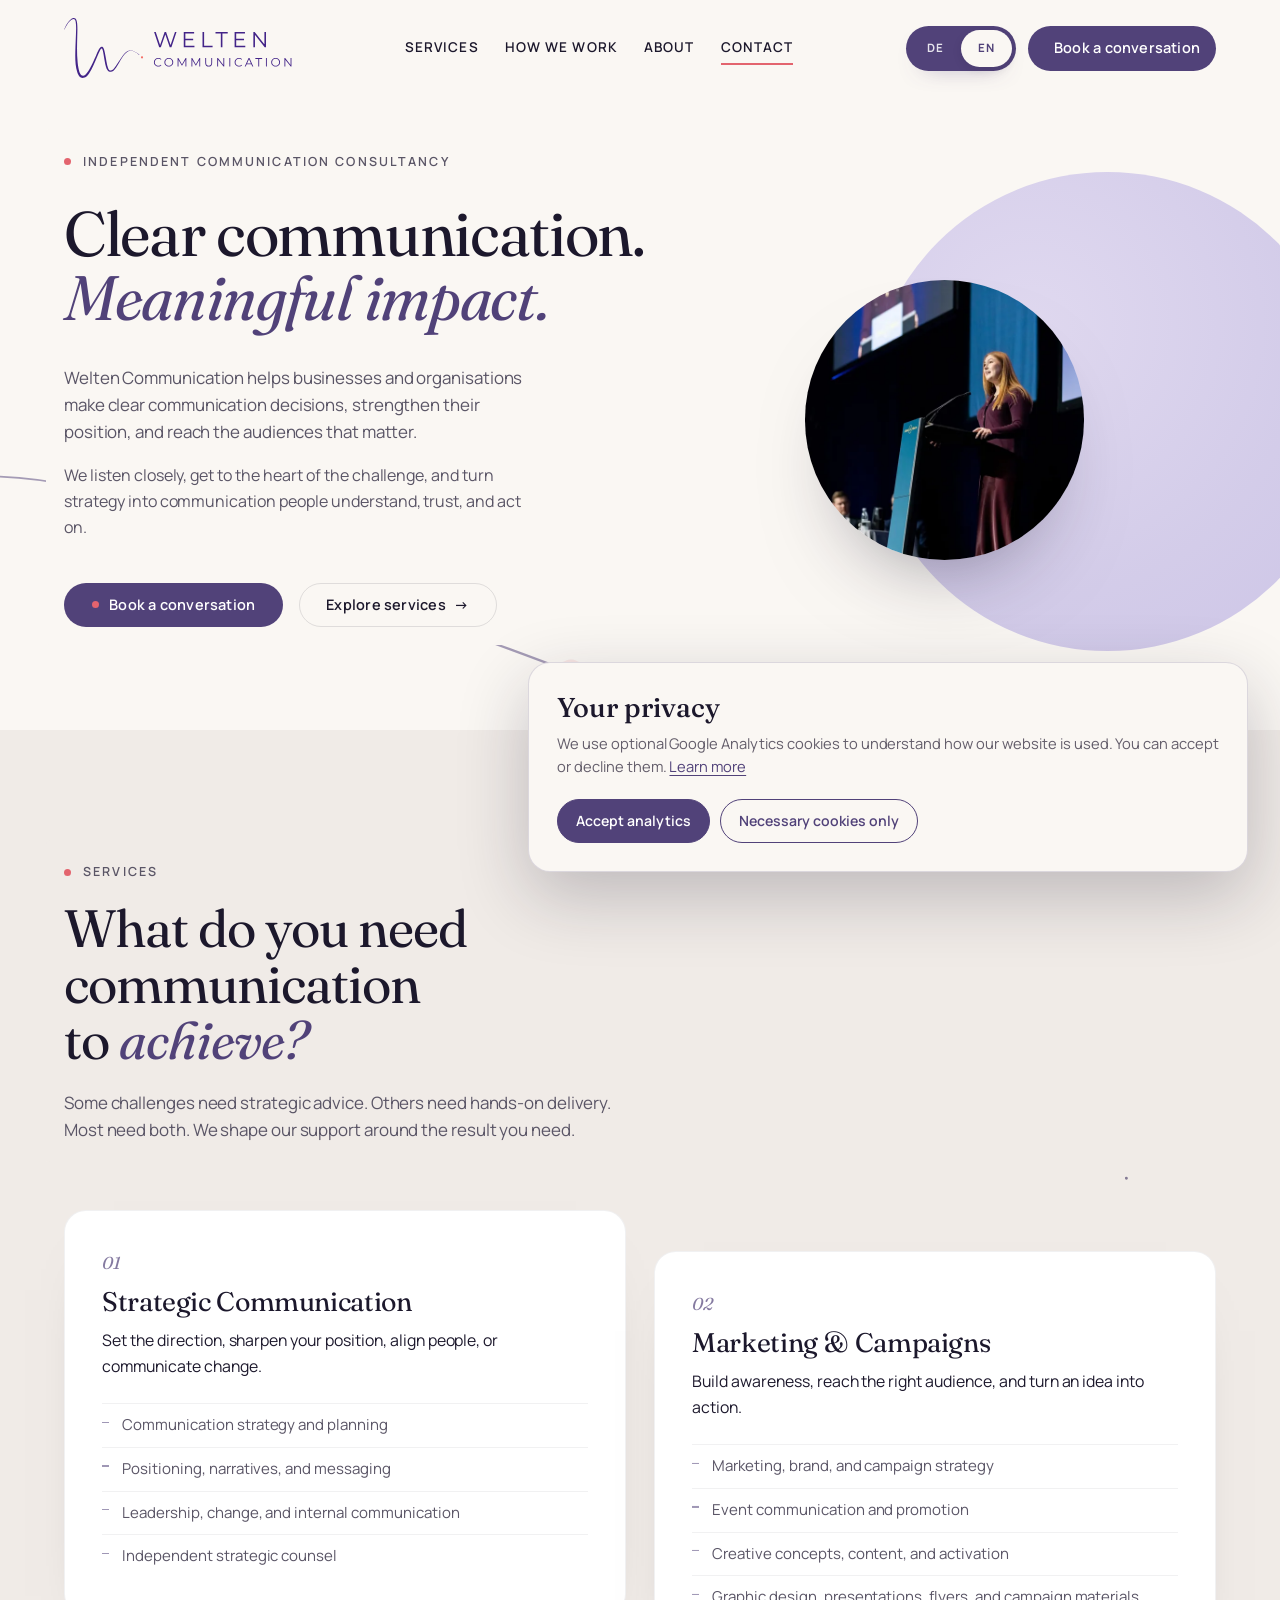
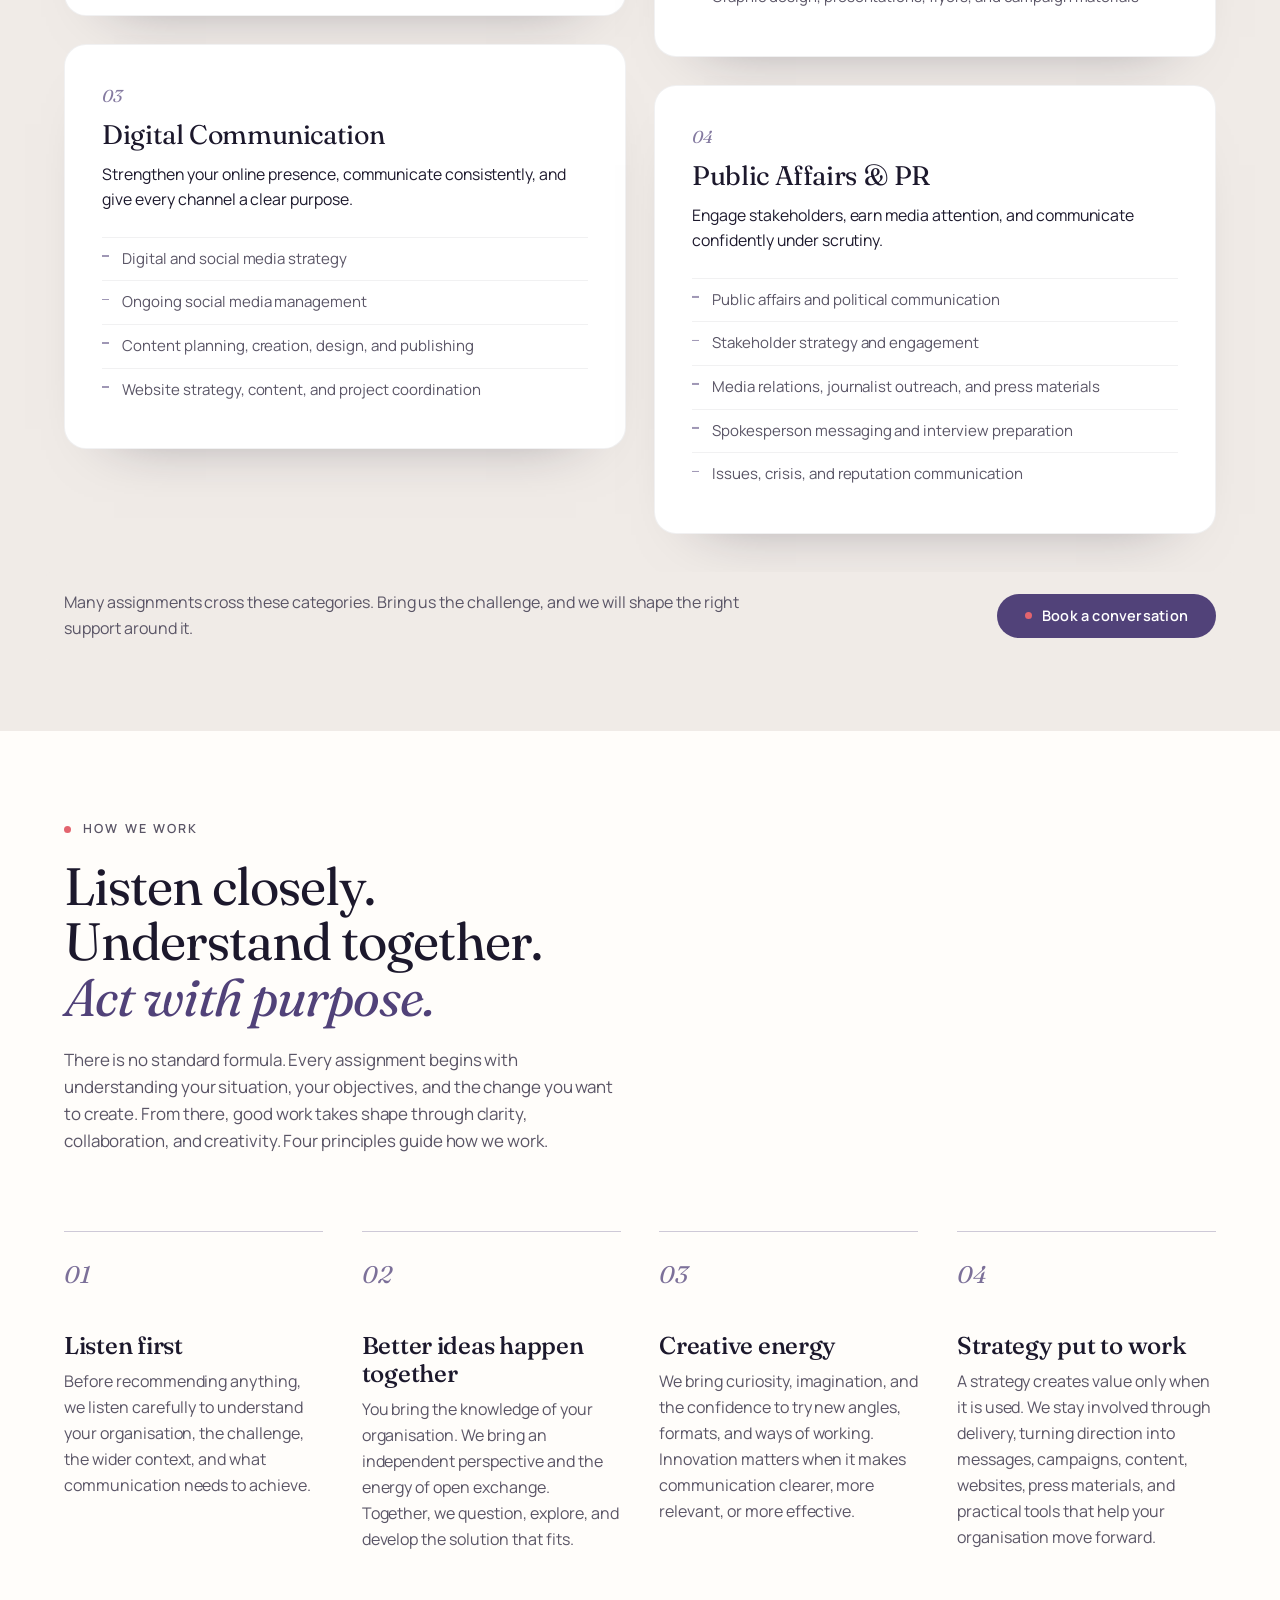
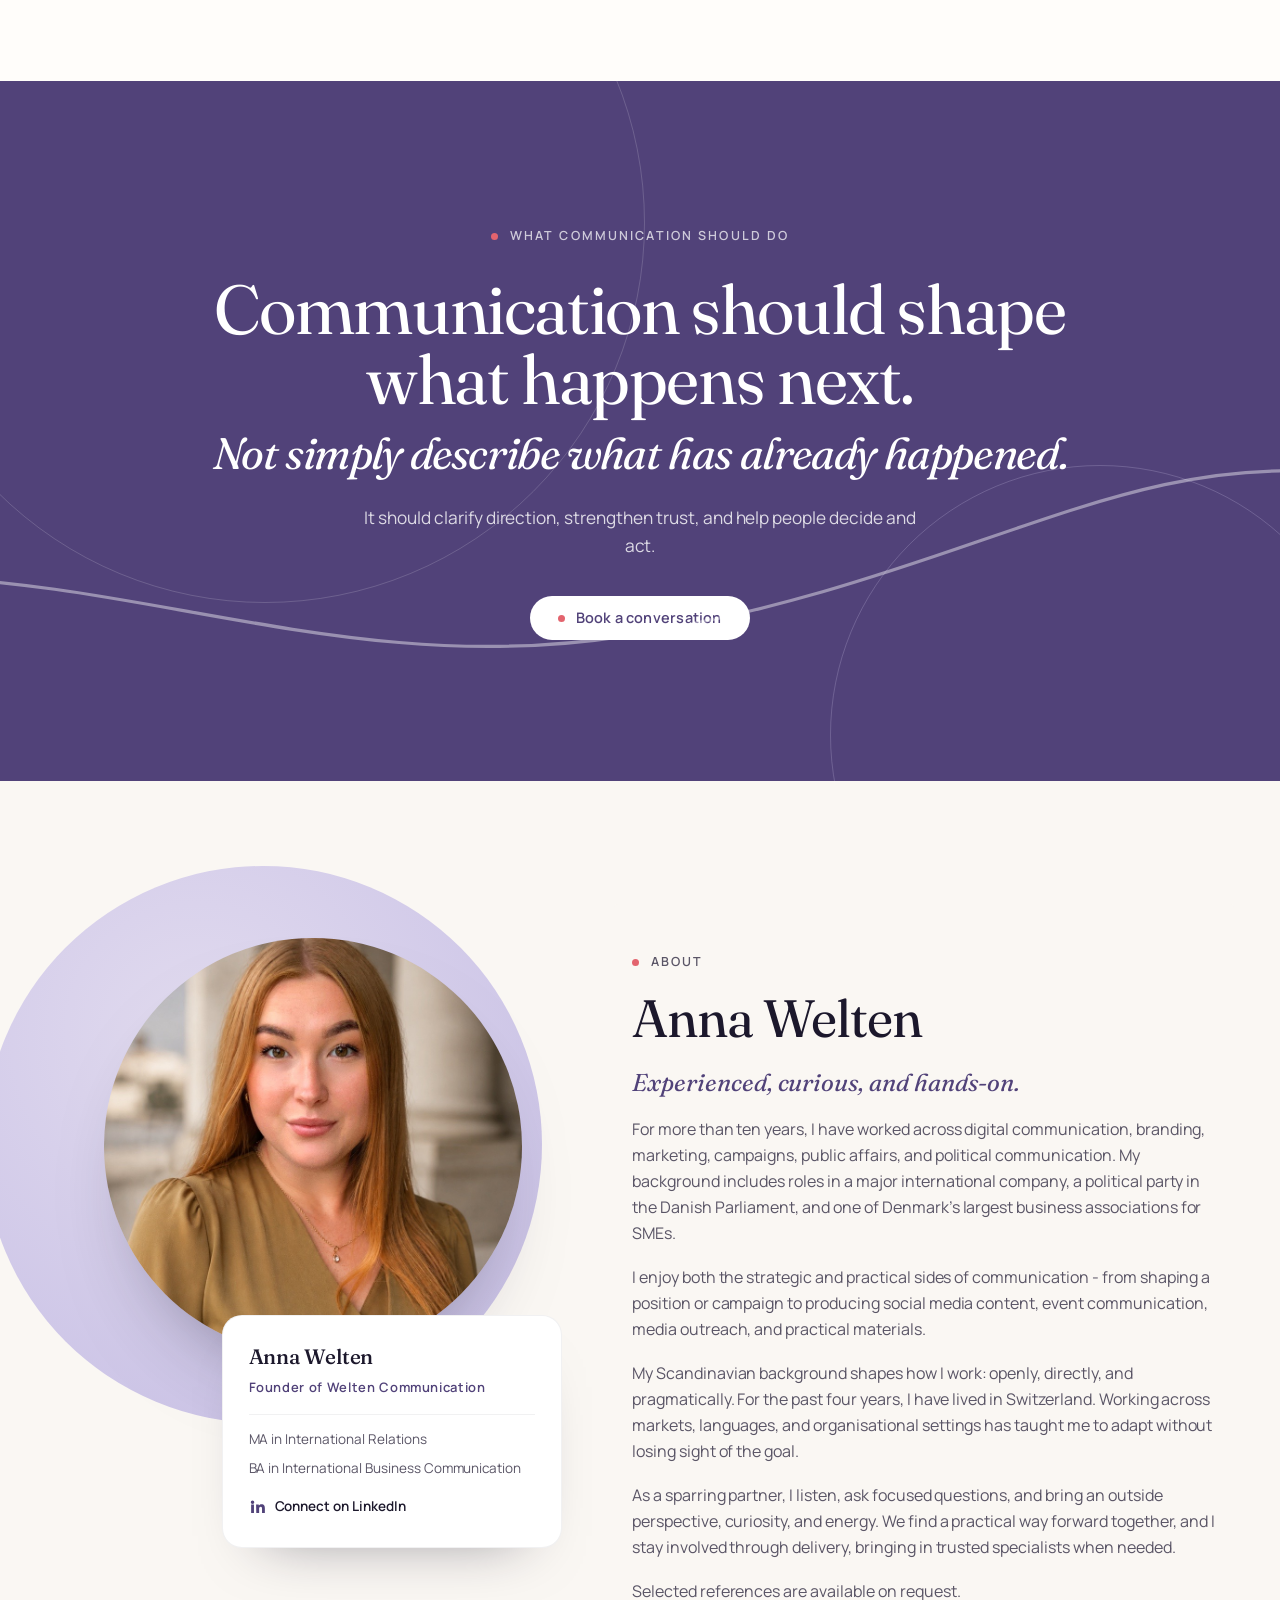
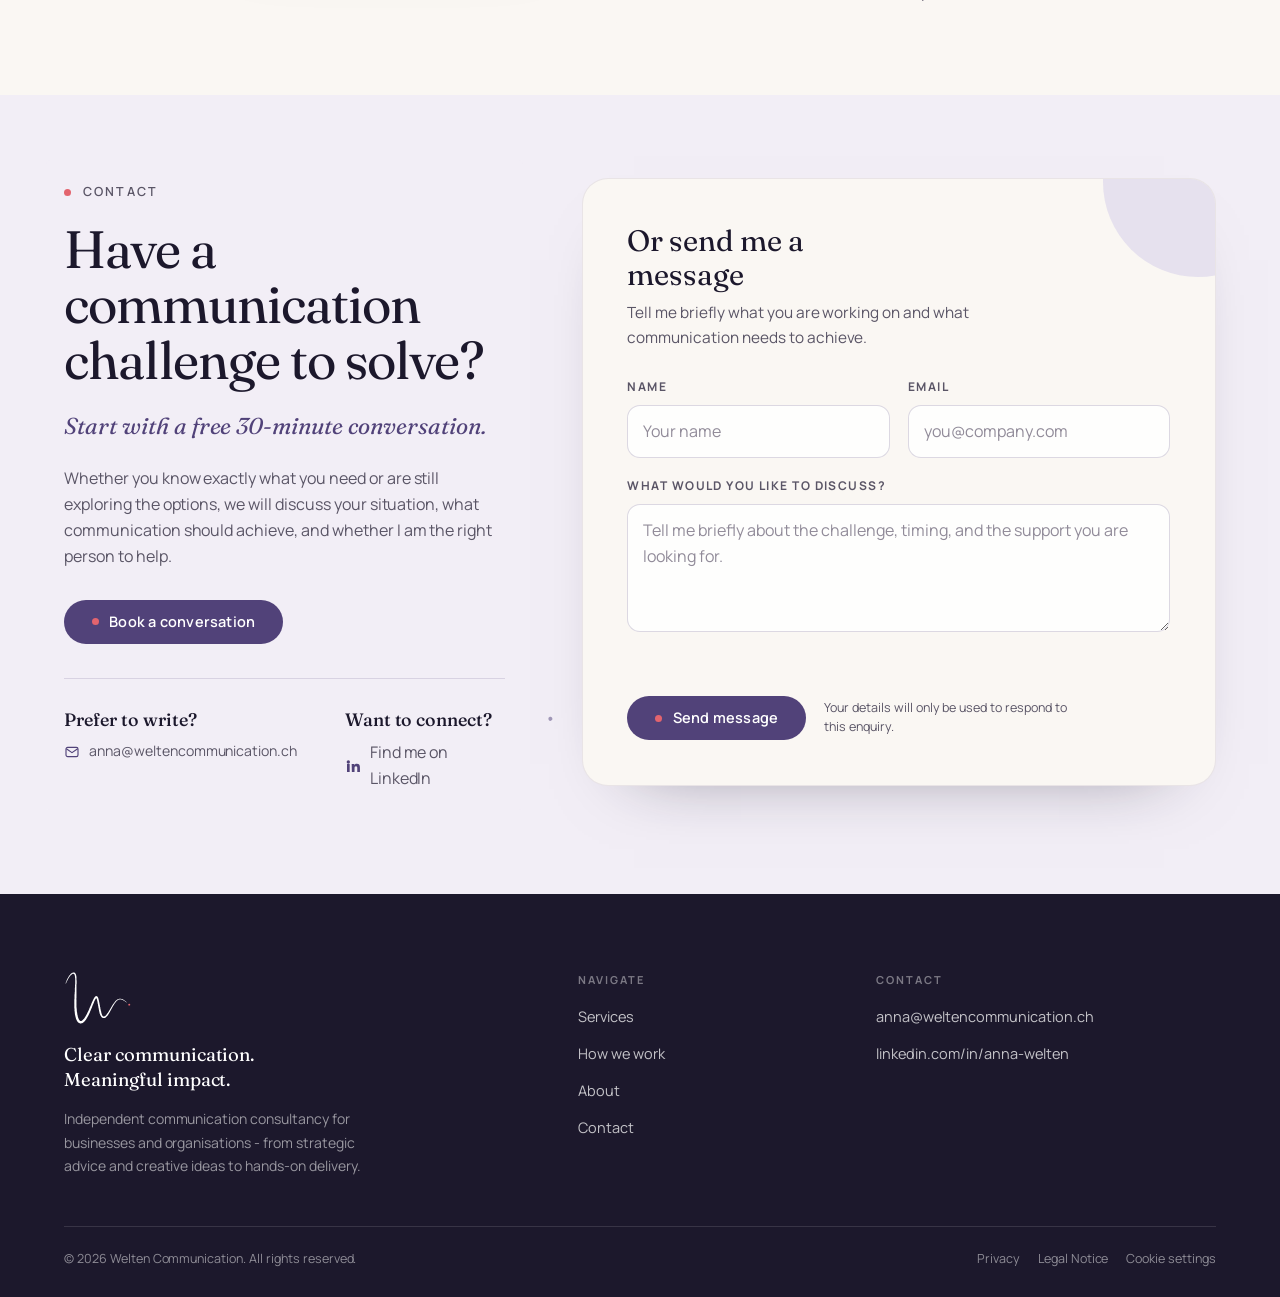
==== commit 01e66a05: "Add consent-aware analytics and lead tracking" ====
--- a/index.html
+++ b/index.html
@@ -5,10 +5,10 @@
 <meta name="viewport" content="width=device-width, initial-scale=1">
 <meta name="robots" content="noindex,follow">
 <title>Welten Communication</title>
-<link rel="canonical" href="https://weltencommunication.ch/de/">
-<link rel="alternate" hreflang="de" href="https://weltencommunication.ch/de/">
-<link rel="alternate" hreflang="en" href="https://weltencommunication.ch/en/">
-<link rel="alternate" hreflang="x-default" href="https://weltencommunication.ch/de/">
+<link rel="canonical" href="https://www.weltencommunication.ch/de/">
+<link rel="alternate" hreflang="de" href="https://www.weltencommunication.ch/de/">
+<link rel="alternate" hreflang="en" href="https://www.weltencommunication.ch/en/">
+<link rel="alternate" hreflang="x-default" href="https://www.weltencommunication.ch/de/">
 <style>body{margin:0;min-height:100vh;display:grid;place-items:center;background:#faf7f3;color:#1c182c;font:16px/1.6 Georgia,serif}main{padding:32px;text-align:center}a{color:#514279}</style>
 <script>
 (function(){
